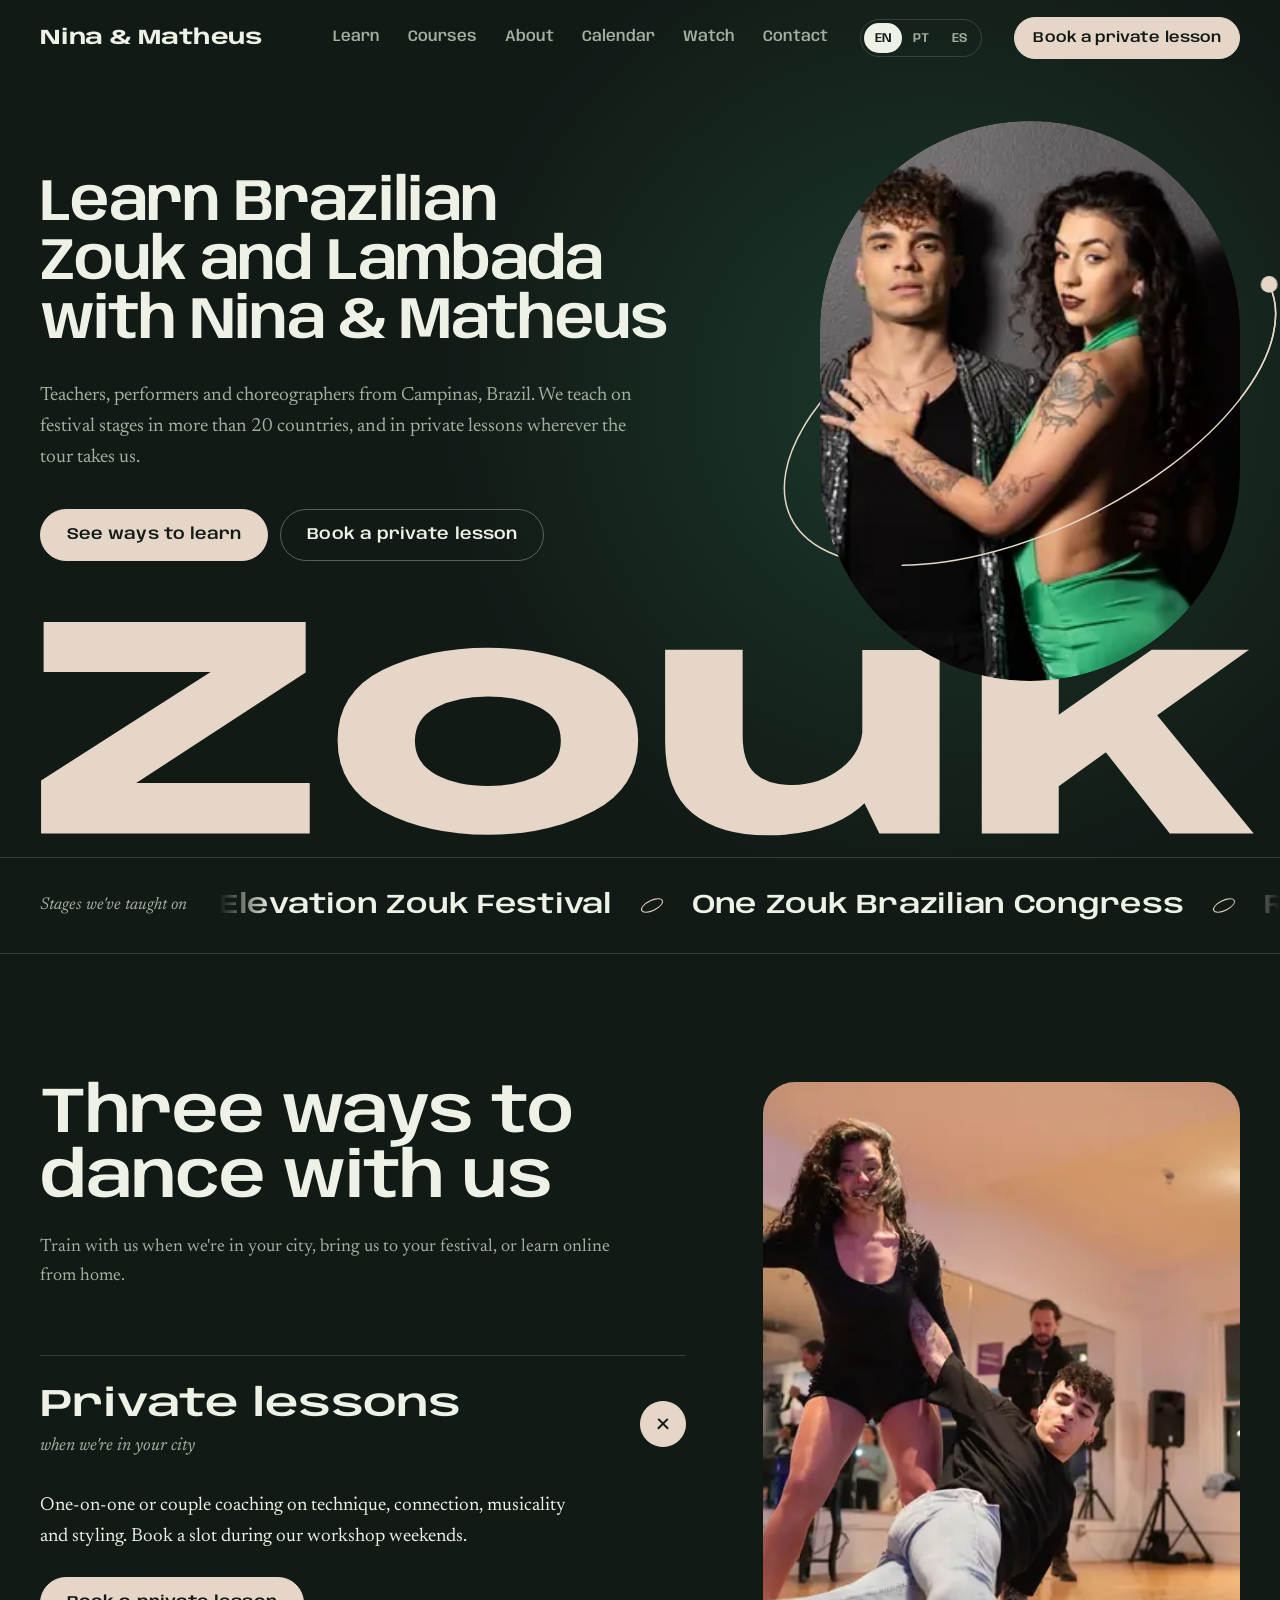
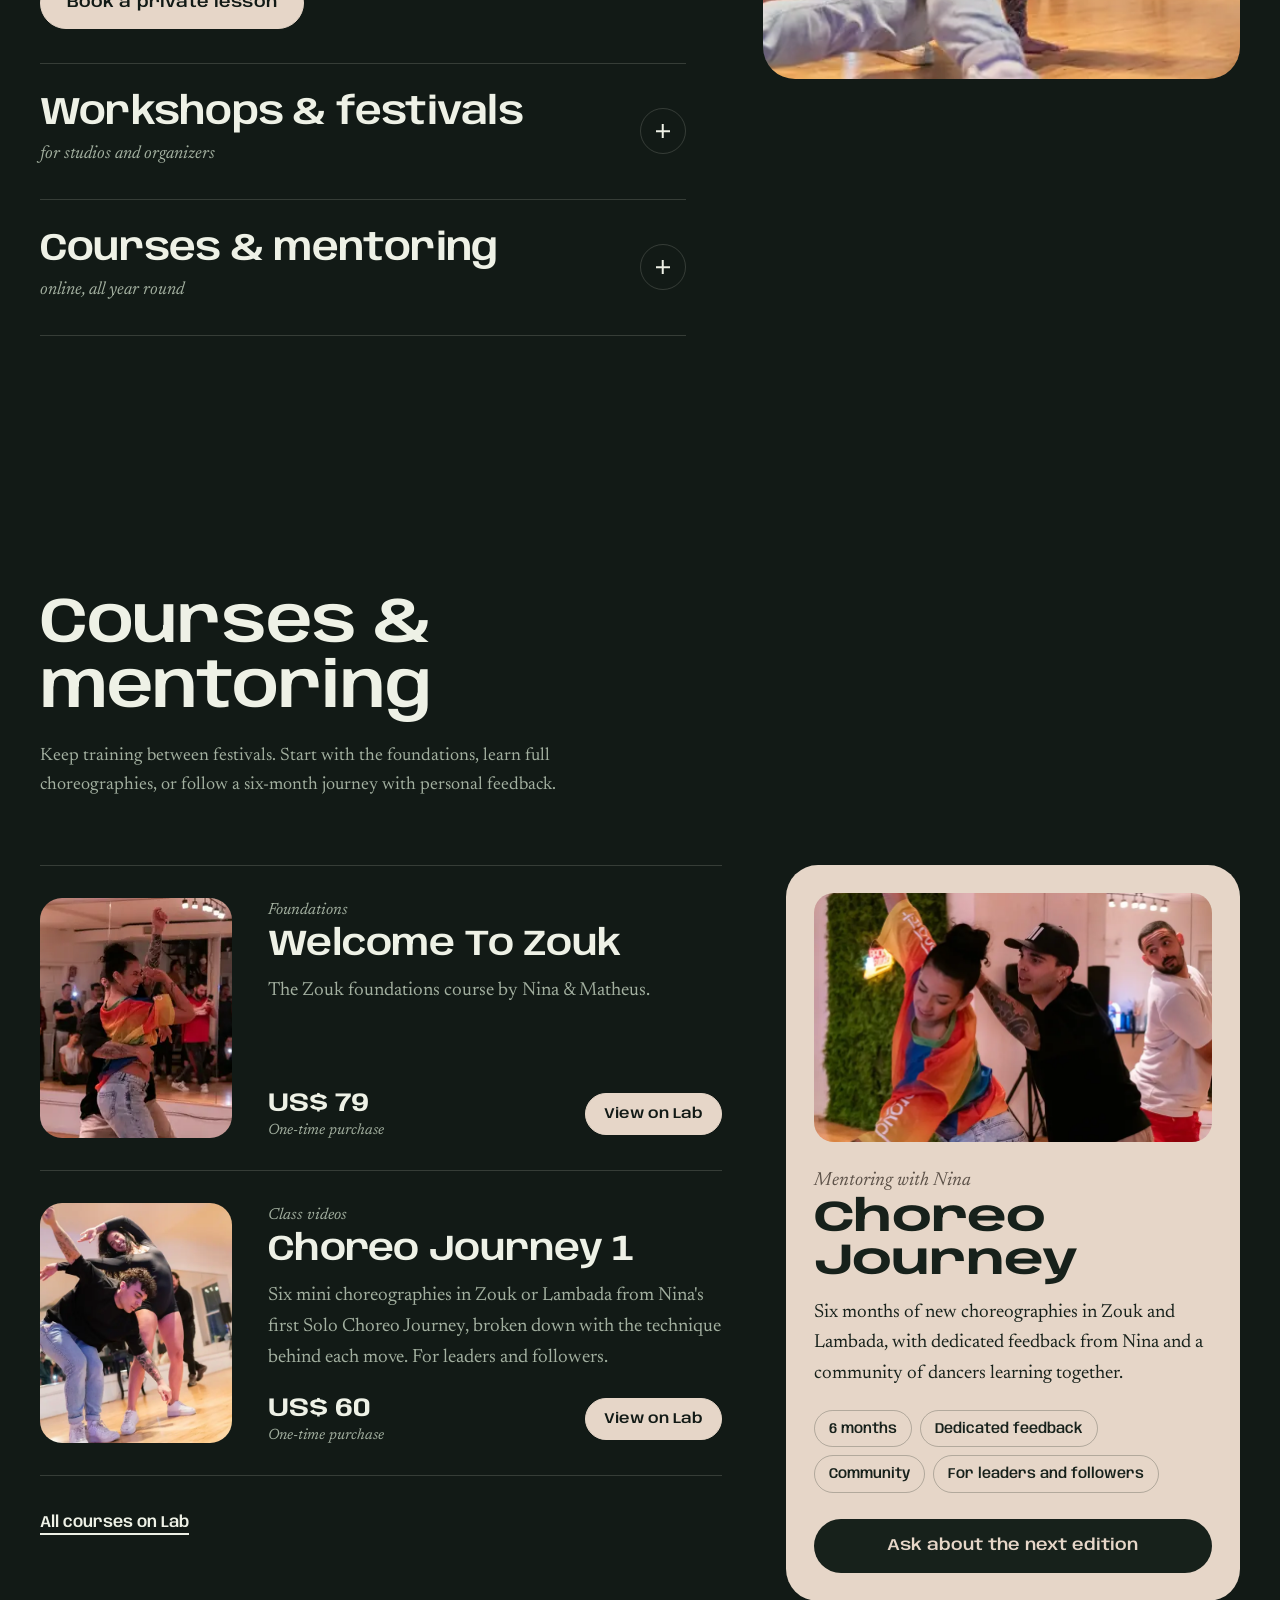
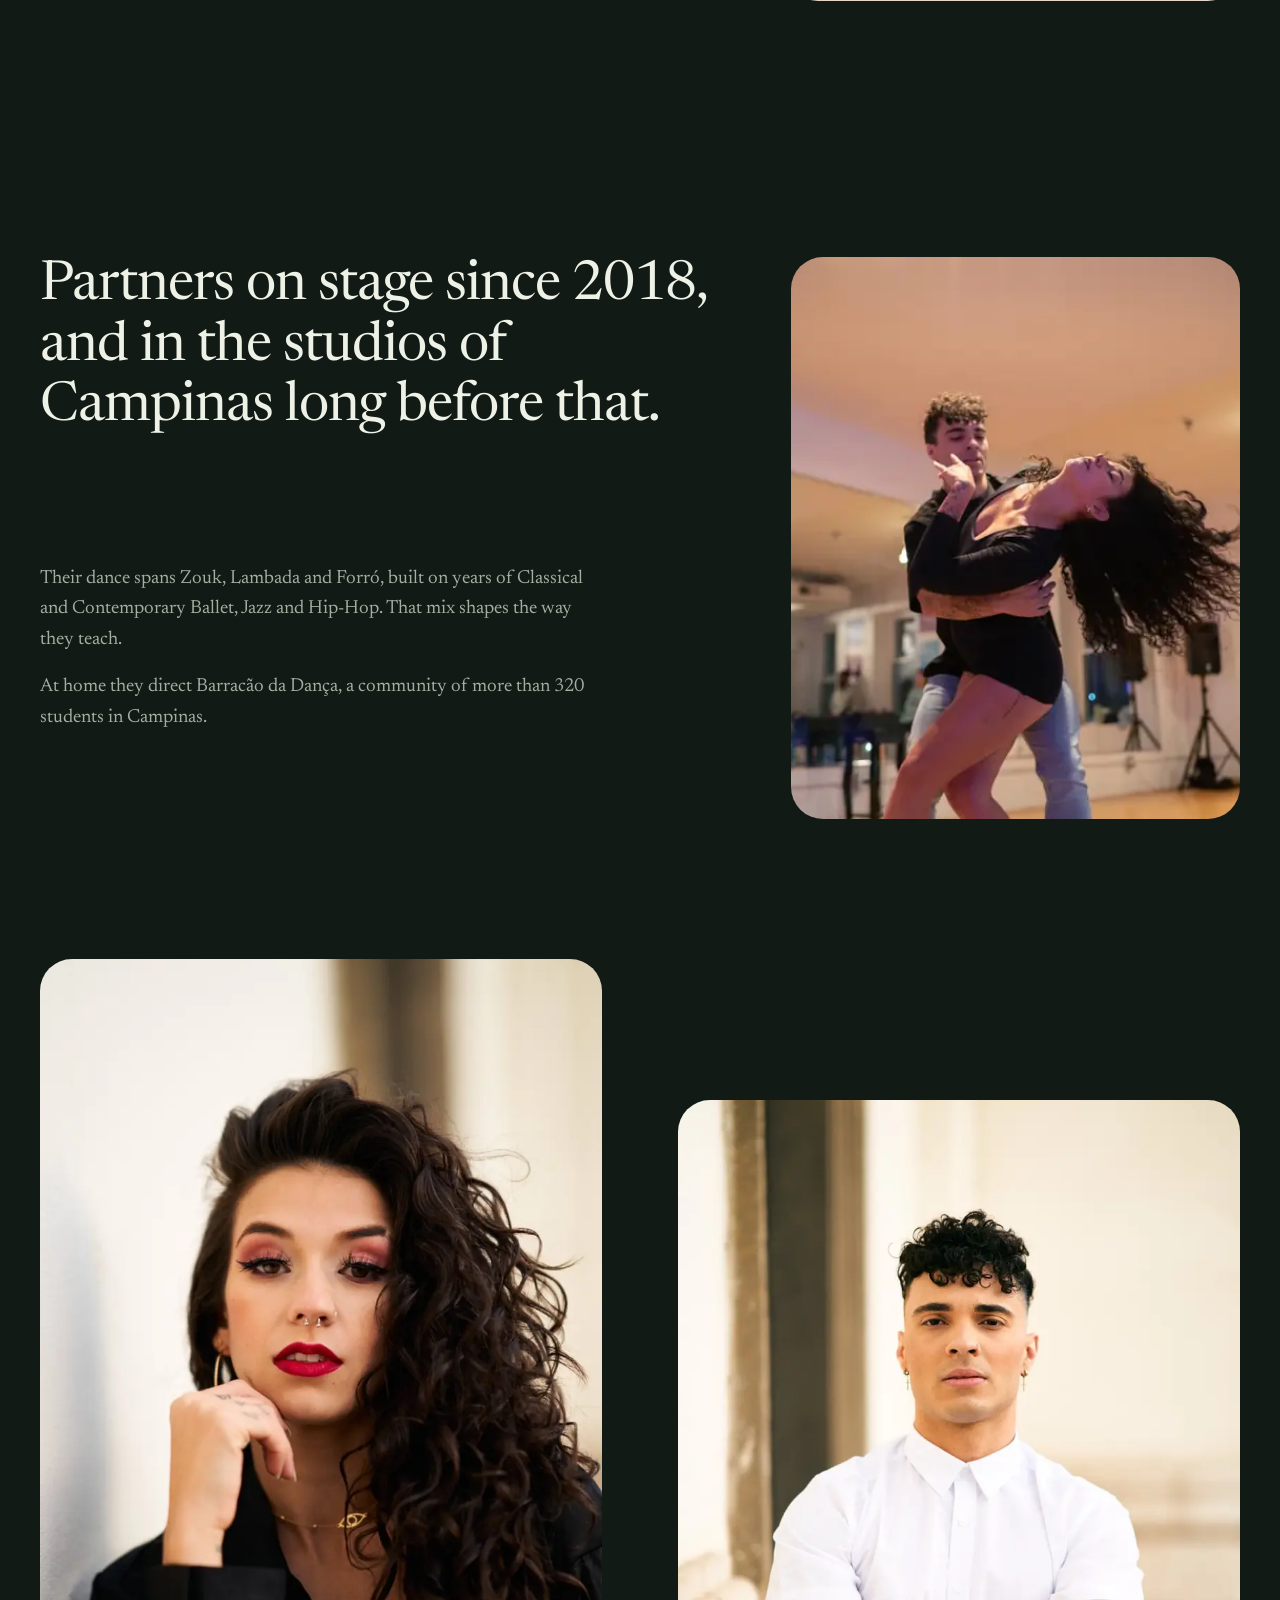
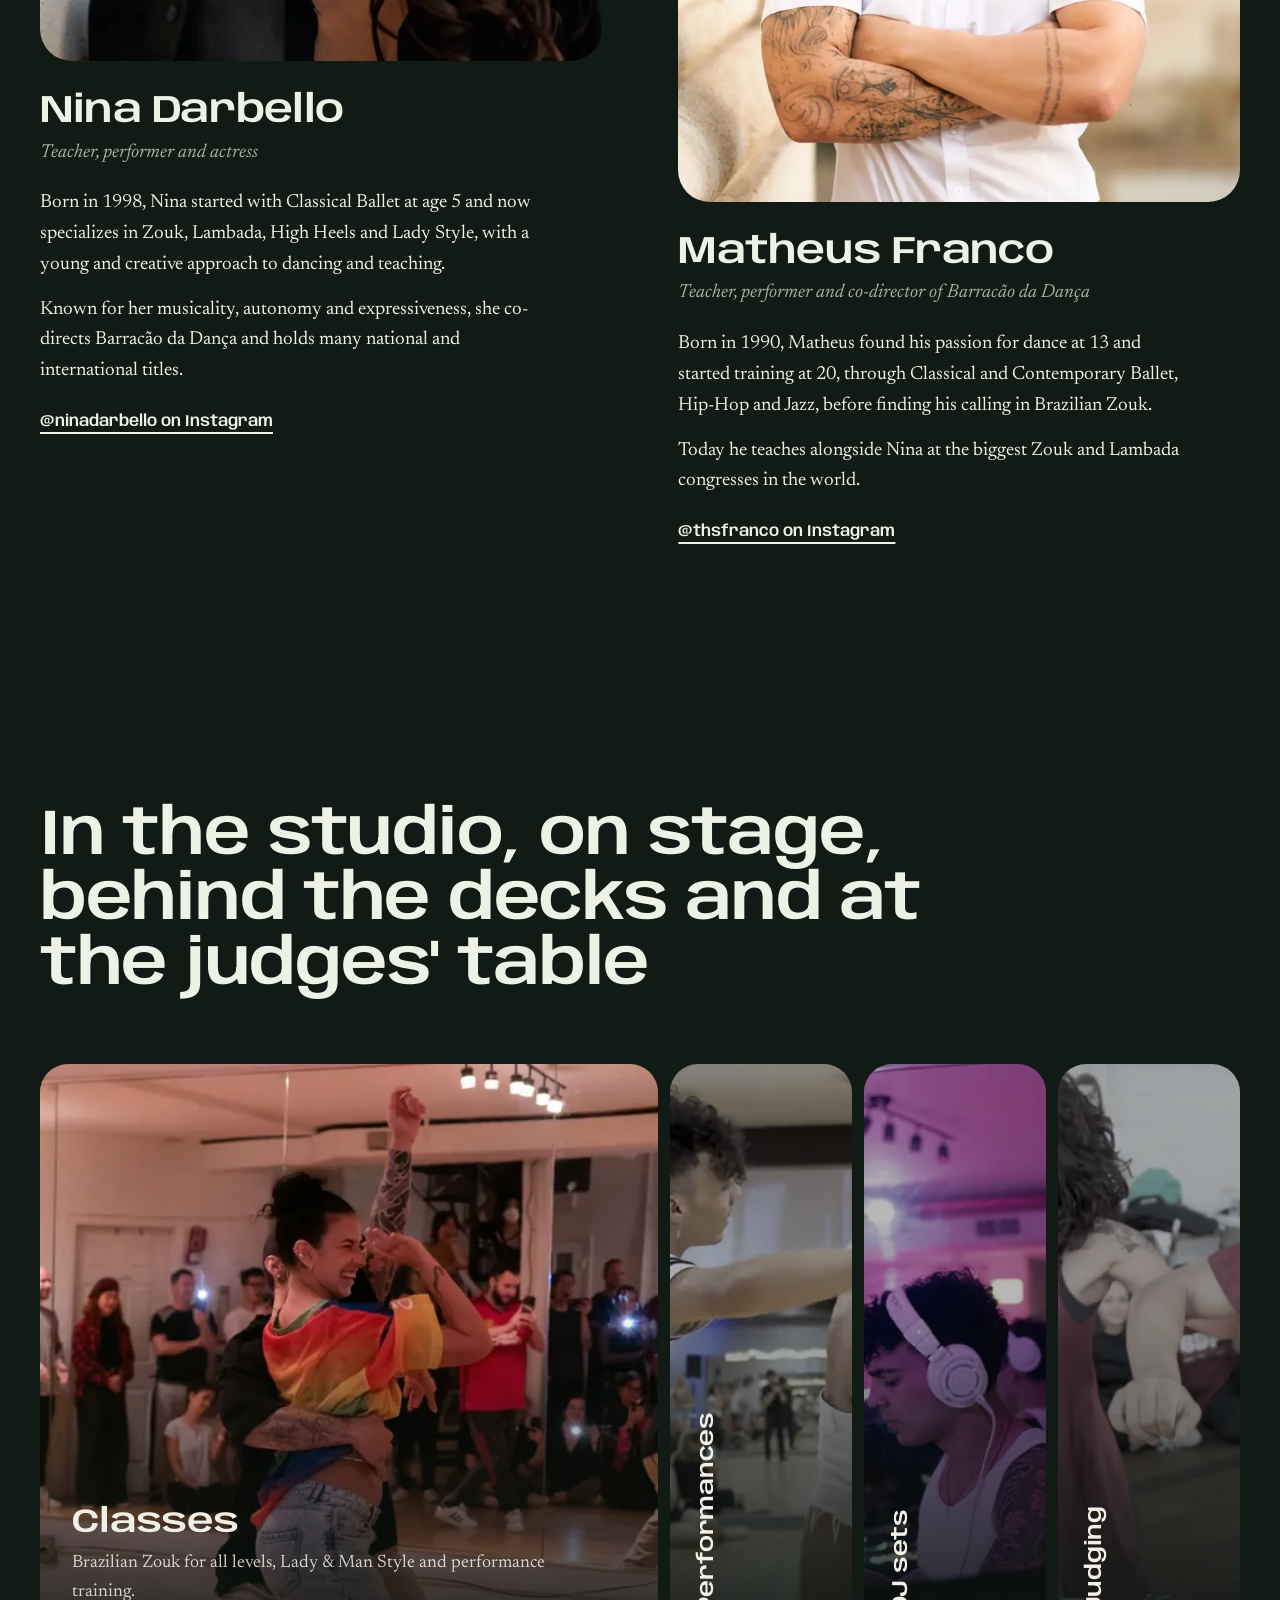
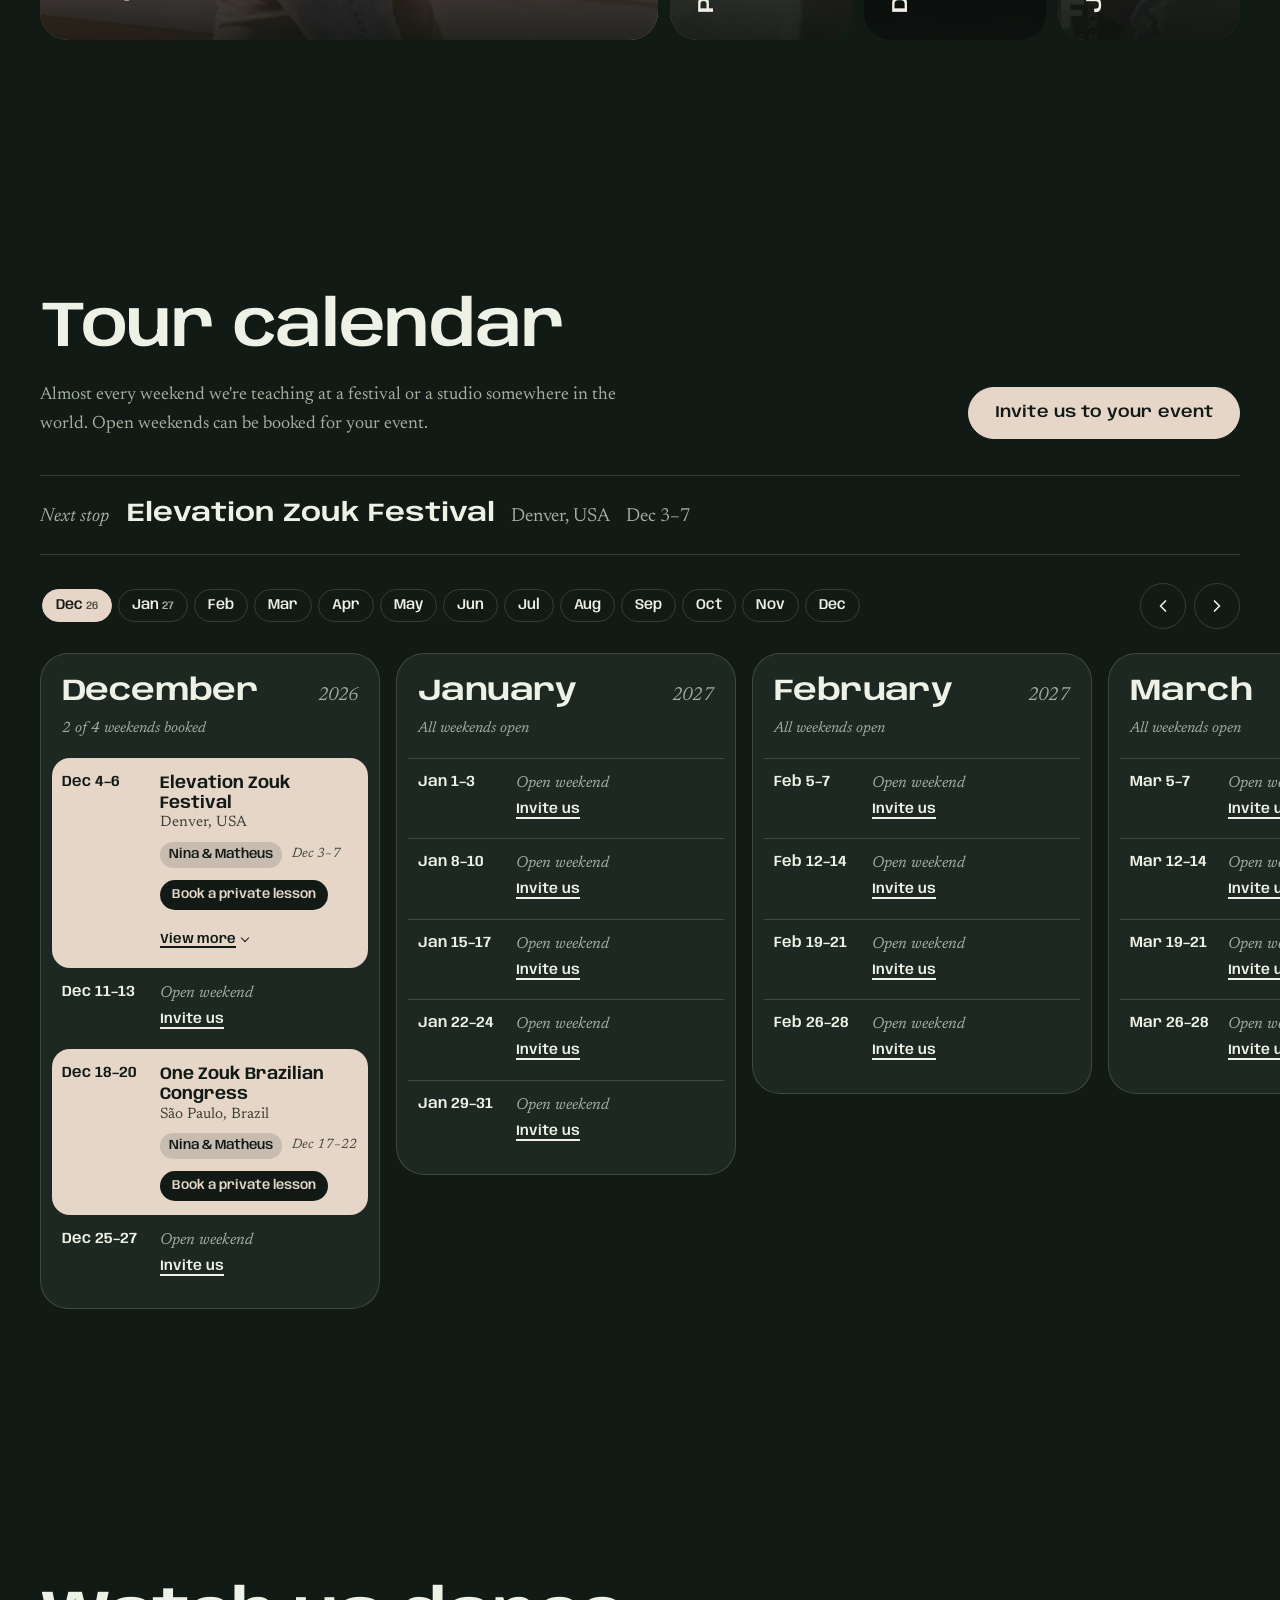
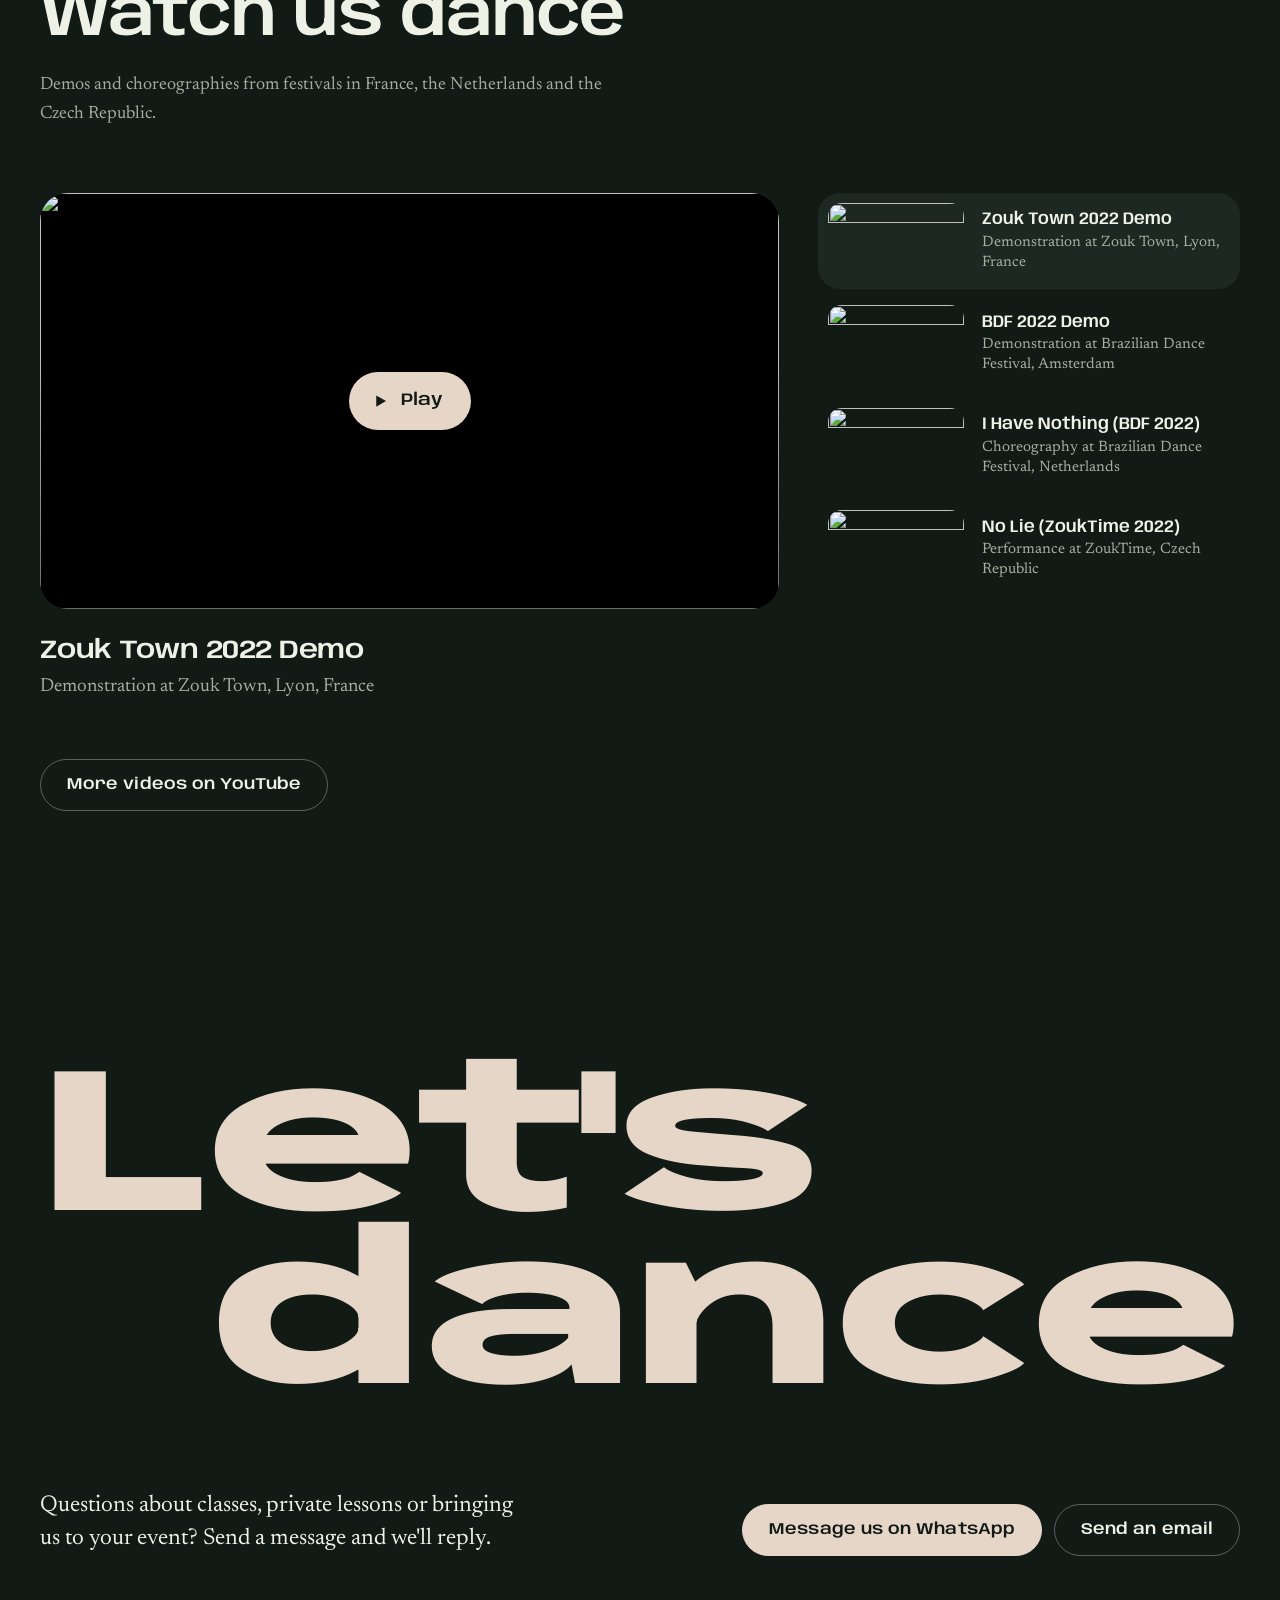
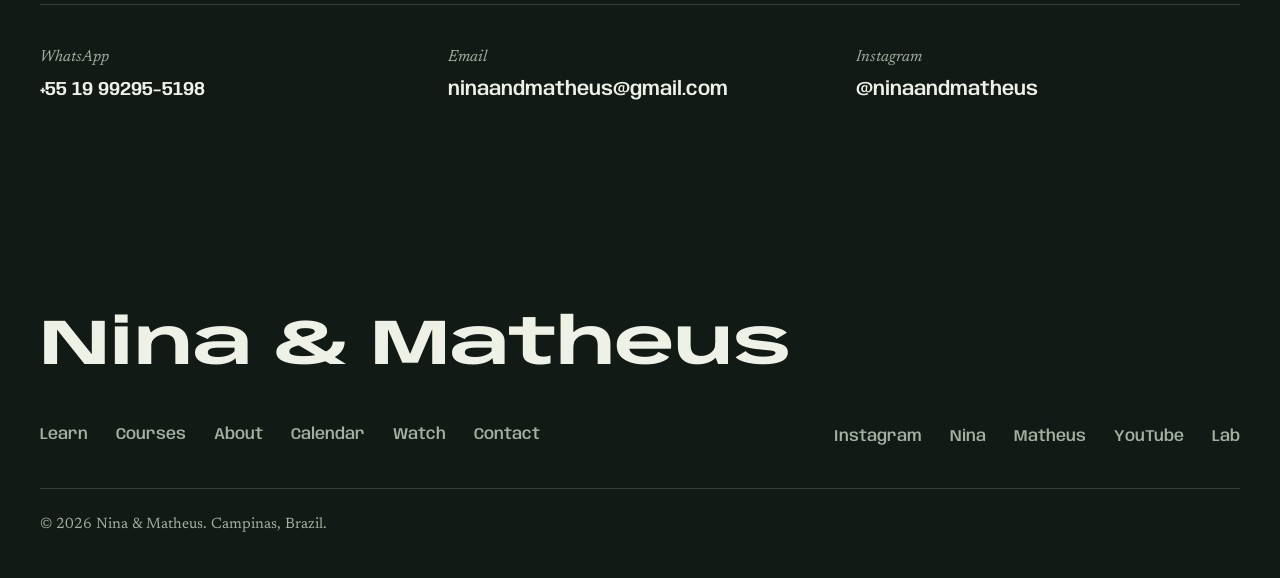
==== index.html @ 0d87a0d9 "Fotos e fontes no próprio site, cabeçalhos de segurança e cache - Fotos baixadas do Imgur e converti" ====
<!doctype html>
<html lang="en">
<head>
  <meta charset="utf-8">
  <meta name="viewport" content="width=device-width, initial-scale=1, viewport-fit=cover">
  <title>Learn Zouk with Nina &amp; Matheus | Brazilian Zouk &amp; Lambada</title>
  <meta name="description" content="Learn Brazilian Zouk and Lambada with Nina & Matheus: teachers, performers and choreographers from Campinas, Brazil. Private lessons, workshops, online courses and mentoring.">
  <link rel="canonical" href="https://learnzouk.com/">
  <meta name="robots" content="index, follow">
  <meta name="theme-color" content="#121a16">

  <meta property="og:type" content="website">
  <meta property="og:url" content="https://learnzouk.com/">
  <meta property="og:title" content="Learn Zouk with Nina & Matheus">
  <meta property="og:description" content="Brazilian Zouk and Lambada classes, private lessons, workshops, online courses and mentoring with Nina & Matheus.">
  <meta property="og:image" content="https://learnzouk.com/img/og-image.jpg">
  <meta name="twitter:card" content="summary_large_image">

  <link rel="icon" href="data:image/svg+xml,%3Csvg xmlns='http://www.w3.org/2000/svg' viewBox='0 0 64 64'%3E%3Crect width='64' height='64' rx='32' fill='%23121a16'/%3E%3Cellipse cx='32' cy='32' rx='24' ry='11' transform='rotate(-26 32 32)' fill='none' stroke='%23e6d6c8' stroke-width='3'/%3E%3C/svg%3E">
  <link rel="preload" as="font" type="font/woff2" href="fonts/anybody-normal-latin.woff2" crossorigin>
  <link rel="preload" as="font" type="font/woff2" href="fonts/newsreader-normal-latin.woff2" crossorigin>
  <link rel="preload" as="image" href="img/duo-hero-800.webp" imagesrcset="img/duo-hero-480.webp 480w, img/duo-hero-800.webp 800w, img/duo-hero-853.webp 853w" imagesizes="(max-width: 960px) 76vw, 420px" fetchpriority="high">
  <link rel="stylesheet" href="styles.css?v=20261127-5">
  <script>
    (function () {
      var d = document.documentElement, done = function () { d.classList.add("is-ready"); };
      d.classList.add("js");
      setTimeout(done, 1400);
      if (document.fonts && document.fonts.ready) document.fonts.ready.then(done);
    })();
  </script>
</head>
<body data-tone="night">
  <svg width="0" height="0" style="position:absolute" aria-hidden="true">
    <symbol id="i-prev" viewBox="0 0 24 24"><polyline points="15 18 9 12 15 6"/></symbol>
    <symbol id="i-next" viewBox="0 0 24 24"><polyline points="9 18 15 12 9 6"/></symbol>
  </svg>

  <a class="skip-link" href="#main" data-i18n="skip">Skip to content</a>

  <header class="site-header" id="header">
    <div class="wrap header-inner">
      <a class="brand" href="#top">Nina &amp; Matheus</a>
      <nav class="nav" aria-label="Main">
        <a href="#learn" data-i18n="nav.learn">Learn</a>
        <a href="#courses" data-i18n="nav.courses">Courses</a>
        <a href="#about" data-i18n="nav.about">About</a>
        <a href="#calendar" data-i18n="nav.calendar">Calendar</a>
        <a href="#watch" data-i18n="nav.watch">Watch</a>
        <a href="#contact" data-i18n="nav.contact">Contact</a>
      </nav>
      <div class="lang header-lang" role="group" aria-label="Language" data-i18n-attr="aria-label:lang.label">
        <button type="button" data-lang="en" aria-pressed="true" title="English">EN</button>
        <button type="button" data-lang="pt" aria-pressed="false" title="Português">PT</button>
        <button type="button" data-lang="es" aria-pressed="false" title="Español">ES</button>
      </div>
      <a class="btn btn-sm header-cta" data-wa="wa.private" data-i18n="cta.private">Book a private lesson</a>
      <button class="menu-toggle" type="button" aria-expanded="false" aria-controls="menu">
        <span class="menu-toggle-label">Menu</span>
        <span class="menu-toggle-bars" aria-hidden="true"><i></i><i></i></span>
      </button>
    </div>
  </header>

  <div class="menu" id="menu" aria-hidden="true" inert>
    <nav class="menu-links" aria-label="Mobile">
      <a href="#learn" style="--i:0" data-i18n="nav.learn">Learn</a>
      <a href="#courses" style="--i:1" data-i18n="nav.courses">Courses</a>
      <a href="#about" style="--i:2" data-i18n="nav.about">About</a>
      <a href="#calendar" style="--i:3" data-i18n="nav.calendar">Calendar</a>
      <a href="#watch" style="--i:4" data-i18n="nav.watch">Watch</a>
      <a href="#contact" style="--i:5" data-i18n="nav.contact">Contact</a>
    </nav>
    <div class="menu-foot">
      <div class="lang" role="group" aria-label="Language" data-i18n-attr="aria-label:lang.label">
        <button type="button" data-lang="en" aria-pressed="true" title="English">EN</button>
        <button type="button" data-lang="pt" aria-pressed="false" title="Português">PT</button>
        <button type="button" data-lang="es" aria-pressed="false" title="Español">ES</button>
      </div>
      <a class="btn" data-wa="wa.private" data-i18n="cta.private">Book a private lesson</a>
      <a class="text-link" href="https://www.instagram.com/ninaandmatheus" target="_blank" rel="noopener" data-i18n="menu.ig">@ninaandmatheus on Instagram</a>
    </div>
  </div>

  <main id="main">
    <!-- HERO -->
    <section class="hero" id="top" data-tone="night">
      <div class="wrap hero-grid">
        <div class="hero-copy">
          <h1 class="hero-title" data-i18n="hero.title">Learn Brazilian Zouk and Lambada with Nina&nbsp;&amp;&nbsp;Matheus</h1>
          <p class="hero-lead" data-i18n="hero.lead">Teachers, performers and choreographers from Campinas, Brazil. We teach on festival stages in more than 20 countries, and in private lessons wherever the tour takes us.</p>
          <div class="actions">
            <a class="btn" href="#learn" data-i18n="hero.cta">See ways to learn</a>
            <a class="btn btn-ghost" data-wa="wa.private" data-i18n="cta.private">Book a private lesson</a>
          </div>
        </div>

        <figure class="hero-figure">
          <svg class="orbit orbit-back" viewBox="0 0 300 400" aria-hidden="true">
            <ellipse cx="150" cy="200" rx="190" ry="92" transform="rotate(-26 150 200)" pathLength="1"/>
          </svg>
          <div class="hero-photo">
            <img src="img/duo-hero-800.webp" srcset="img/duo-hero-480.webp 480w, img/duo-hero-800.webp 800w, img/duo-hero-853.webp 853w" sizes="(max-width: 960px) 76vw, 420px" alt="Nina and Matheus" width="853" height="611" fetchpriority="high" decoding="async">
          </div>
          <svg class="orbit orbit-front" viewBox="0 0 300 400" aria-hidden="true">
            <defs>
              <clipPath id="orbit-front-clip"><rect x="-250" y="200" width="800" height="500" transform="rotate(-26 150 200)"/></clipPath>
            </defs>
            <ellipse cx="150" cy="200" rx="190" ry="92" transform="rotate(-26 150 200)" pathLength="1" clip-path="url(#orbit-front-clip)"/>
            <circle class="orbit-dot" cx="320.8" cy="116.7" r="6"/>
          </svg>
        </figure>
      </div>
      <div class="giant-track" aria-hidden="true"><span class="giant">Zouk</span></div>
    </section>

    <!-- STAGES TICKER -->
    <section class="stages" data-tone="night" aria-label="Stages we've taught on" data-i18n-attr="aria-label:stages.label">
      <p class="stages-label" data-i18n="stages.label">Stages we've taught on</p>
      <div class="ticker"><ul class="ticker-track" id="ticker"></ul></div>
    </section>

    <!-- WAYS TO LEARN -->
    <section class="section learn" id="learn" data-tone="pistachio">
      <div class="wrap learn-grid">
        <div class="learn-main">
          <header class="section-head">
            <h2 data-i18n="learn.title">Three ways to dance with us</h2>
            <p data-i18n="learn.lead">Train with us when we're in your city, bring us to your festival, or learn online from home.</p>
          </header>

          <div class="offers" id="offers">
            <article class="offer is-open" data-media="0">
              <h3 class="offer-heading">
                <button class="offer-toggle" type="button" id="offer-private-btn" aria-expanded="true" aria-controls="offer-private">
                  <span class="offer-title" data-i18n="offer.private.title">Private lessons</span>
                  <span class="offer-note" data-i18n="offer.private.note">when we're in your city</span>
                  <span class="offer-icon" aria-hidden="true"></span>
                </button>
              </h3>
              <div class="offer-panel" id="offer-private" role="region" aria-labelledby="offer-private-btn">
                <div class="offer-inner"><div class="offer-content">
                  <img class="offer-img" src="img/private-dip-800.webp" srcset="img/private-dip-480.webp 480w, img/private-dip-800.webp 800w, img/private-dip-1280.webp 1280w" sizes="100vw" alt="" loading="lazy" decoding="async" width="1280" height="855">
                  <p data-i18n="offer.private.text">One-on-one or couple coaching on technique, connection, musicality and styling. Book a slot during our workshop weekends.</p>
                  <a class="btn" data-wa="wa.private" data-i18n="cta.private">Book a private lesson</a>
                </div></div>
              </div>
            </article>

            <article class="offer" data-media="1">
              <h3 class="offer-heading">
                <button class="offer-toggle" type="button" id="offer-events-btn" aria-expanded="false" aria-controls="offer-events">
                  <span class="offer-title" data-i18n="offer.events.title">Workshops &amp; festivals</span>
                  <span class="offer-note" data-i18n="offer.events.note">for studios and organizers</span>
                  <span class="offer-icon" aria-hidden="true"></span>
                </button>
              </h3>
              <div class="offer-panel" id="offer-events" role="region" aria-labelledby="offer-events-btn">
                <div class="offer-inner"><div class="offer-content">
                  <img class="offer-img" src="img/workshop-800.webp" srcset="img/workshop-480.webp 480w, img/workshop-800.webp 800w, img/workshop-1280.webp 1280w" sizes="100vw" alt="" loading="lazy" decoding="async" width="1280" height="855">
                  <p data-i18n="offer.events.text">Classes for all levels, Leads &amp; Follows styling, performance training, shows and DJ sets. Tell us about your event and we'll plan the program together.</p>
                  <a class="btn" data-wa="wa.invite" data-i18n="cta.invite">Invite us to your event</a>
                </div></div>
              </div>
            </article>

            <article class="offer" data-media="2">
              <h3 class="offer-heading">
                <button class="offer-toggle" type="button" id="offer-online-btn" aria-expanded="false" aria-controls="offer-online">
                  <span class="offer-title" data-i18n="offer.online.title">Courses &amp; mentoring</span>
                  <span class="offer-note" data-i18n="offer.online.note">online, all year round</span>
                  <span class="offer-icon" aria-hidden="true"></span>
                </button>
              </h3>
              <div class="offer-panel" id="offer-online" role="region" aria-labelledby="offer-online-btn">
                <div class="offer-inner"><div class="offer-content">
                  <img class="offer-img" src="img/class-nina-800.webp" srcset="img/class-nina-480.webp 480w, img/class-nina-800.webp 800w, img/class-nina-1280.webp 1280w" sizes="100vw" alt="" loading="lazy" decoding="async" width="1280" height="855">
                  <p data-i18n="offer.online.text">Learn at home with our online courses, or join Nina's Choreo Journey for six months of choreography, feedback and community.</p>
                  <a class="btn" href="#courses" data-i18n="offer.online.cta">See courses &amp; mentoring</a>
                </div></div>
              </div>
            </article>
          </div>
        </div>

        <div class="learn-media" aria-hidden="true">
          <img class="is-active" src="img/private-dip-800.webp" srcset="img/private-dip-480.webp 480w, img/private-dip-800.webp 800w, img/private-dip-1280.webp 1280w" sizes="(max-width: 960px) 100vw, 40vw" alt="" loading="lazy" decoding="async">
          <img src="img/workshop-800.webp" srcset="img/workshop-480.webp 480w, img/workshop-800.webp 800w, img/workshop-1280.webp 1280w" sizes="(max-width: 960px) 100vw, 40vw" alt="" loading="lazy" decoding="async">
          <img src="img/class-nina-800.webp" srcset="img/class-nina-480.webp 480w, img/class-nina-800.webp 800w, img/class-nina-1280.webp 1280w" sizes="(max-width: 960px) 100vw, 40vw" alt="" loading="lazy" decoding="async">
        </div>
      </div>
    </section>

    <!-- COURSES & MENTORING -->
    <section class="section courses" id="courses" data-tone="night">
      <div class="wrap">
        <header class="section-head">
          <h2 data-i18n="courses.title">Courses &amp; mentoring</h2>
          <p data-i18n="courses.lead">Keep training between festivals. Start with the foundations, learn full choreographies, or follow a six-month journey with personal feedback.</p>
        </header>

        <div class="courses-grid">
          <div class="products-col">
            <ol class="products" id="products"></ol>
            <a class="text-link products-all" href="https://lab.dance/n&amp;m" target="_blank" rel="noopener" data-i18n="courses.all">All courses on Lab</a>
          </div>

          <aside class="mentor">
            <div class="mentor-photo"><img src="img/mentoring-800.webp" srcset="img/mentoring-480.webp 480w, img/mentoring-800.webp 800w, img/mentoring-1280.webp 1280w" sizes="(max-width: 960px) 560px, 30vw" alt="" loading="lazy" decoding="async" width="1280" height="855"></div>
            <p class="mentor-label" data-i18n="mentor.label">Mentoring with Nina</p>
            <h3 class="mentor-title">Choreo Journey</h3>
            <p class="mentor-text" data-i18n="mentor.text">Six months of new choreographies in Zouk and Lambada, with dedicated feedback from Nina and a community of dancers learning together.</p>
            <ul class="mentor-facts">
              <li data-i18n="mentor.f1">6 months</li>
              <li data-i18n="mentor.f2">Dedicated feedback</li>
              <li data-i18n="mentor.f3">Community</li>
              <li data-i18n="mentor.f4">For leaders and followers</li>
            </ul>
            <a class="mentor-cta" id="mentor-cta" data-wa="wa.journey" data-i18n="mentor.cta">Ask about the next edition</a>
          </aside>
        </div>
      </div>
    </section>

    <!-- ABOUT -->
    <section class="section about" id="about" data-tone="sand">
      <div class="wrap about-top">
        <h2 class="statement" data-i18n="about.title">Partners on stage since 2018, and in the studios of Campinas long before that.</h2>
        <figure class="about-photo unveil">
          <img src="img/duo-studio-800.webp" srcset="img/duo-studio-480.webp 480w, img/duo-studio-800.webp 800w, img/duo-studio-1280.webp 1280w" sizes="(max-width: 800px) 100vw, 40vw" alt="Nina and Matheus dancing in the studio" loading="lazy" decoding="async" width="1280" height="855">
        </figure>
        <div class="about-text">
          <p data-i18n="about.p1">Their dance spans Zouk, Lambada and Forró, built on years of Classical and Contemporary Ballet, Jazz and Hip-Hop. That mix shapes the way they teach.</p>
          <p data-i18n="about.p2">At home they direct Barracão da Dança, a community of more than 320 students in Campinas.</p>
        </div>
      </div>

      <div class="wrap duo">
        <article class="person">
          <div class="person-photo unveil">
            <img src="img/nina-800.webp" srcset="img/nina-480.webp 480w, img/nina-800.webp 800w, img/nina-853.webp 853w" sizes="(max-width: 800px) 100vw, 45vw" alt="Nina Darbello" loading="lazy" decoding="async" width="853" height="1280">
          </div>
          <h3>Nina Darbello</h3>
          <p class="person-role" data-i18n="nina.role">Teacher, performer and actress</p>
          <p data-i18n="nina.p1">Born in 1998, Nina started with Classical Ballet at age 5 and now specializes in Zouk, Lambada, High Heels and Lady Style, with a young and creative approach to dancing and teaching.</p>
          <p data-i18n="nina.p2">Known for her musicality, autonomy and expressiveness, she co-directs Barracão da Dança and holds many national and international titles.</p>
          <a class="text-link" href="https://www.instagram.com/ninadarbello" target="_blank" rel="noopener" data-i18n="nina.ig">@ninadarbello on Instagram</a>
        </article>

        <article class="person person--offset">
          <div class="person-photo unveil">
            <img src="img/matheus-800.webp" srcset="img/matheus-480.webp 480w, img/matheus-800.webp 800w, img/matheus-853.webp 853w" sizes="(max-width: 800px) 100vw, 45vw" alt="Matheus Franco" loading="lazy" decoding="async" width="853" height="1280">
          </div>
          <h3>Matheus Franco</h3>
          <p class="person-role" data-i18n="matheus.role">Teacher, performer and co-director of Barracão da Dança</p>
          <p data-i18n="matheus.p1">Born in 1990, Matheus found his passion for dance at 13 and started training at 20, through Classical and Contemporary Ballet, Hip-Hop and Jazz, before finding his calling in Brazilian Zouk.</p>
          <p data-i18n="matheus.p2">Today he teaches alongside Nina at the biggest Zouk and Lambada congresses in the world.</p>
          <a class="text-link" href="https://www.instagram.com/thsfranco" target="_blank" rel="noopener" data-i18n="matheus.ig">@thsfranco on Instagram</a>
        </article>
      </div>
    </section>

    <!-- WHAT WE DO -->
    <section class="section work" id="work" data-tone="moss">
      <div class="wrap">
        <header class="section-head">
          <h2 data-i18n="work.title">In the studio, on stage, behind the decks and at the judges' table</h2>
        </header>
        <ul class="panels" id="panels">
          <li class="panel is-active" tabindex="0">
            <img src="img/classes-800.webp" srcset="img/classes-480.webp 480w, img/classes-800.webp 800w, img/classes-1280.webp 1280w" sizes="(max-width: 800px) 100vw, 50vw" alt="" loading="lazy" decoding="async">
            <span class="panel-label" aria-hidden="true" data-i18n="work.classes">Classes</span>
            <div class="panel-body"><h3 data-i18n="work.classes">Classes</h3><p data-i18n="work.classes.text">Brazilian Zouk for all levels, Lady &amp; Man Style and performance training.</p></div>
          </li>
          <li class="panel" tabindex="0">
            <img src="img/performance-800.webp" srcset="img/performance-480.webp 480w, img/performance-800.webp 800w, img/performance-1280.webp 1280w" sizes="(max-width: 800px) 100vw, 50vw" alt="" loading="lazy" decoding="async">
            <span class="panel-label" aria-hidden="true" data-i18n="work.shows">Performances</span>
            <div class="panel-body"><h3 data-i18n="work.shows">Performances</h3><p data-i18n="work.shows.text">Traditional Zouk, Lambada and lyrical choreographies, weddings included.</p></div>
          </li>
          <li class="panel" tabindex="0">
            <img src="img/dj-800.webp" srcset="img/dj-480.webp 480w, img/dj-800.webp 800w, img/dj-1280.webp 1280w" sizes="(max-width: 800px) 100vw, 50vw" alt="" loading="lazy" decoding="async">
            <span class="panel-label" aria-hidden="true" data-i18n="work.dj">DJ sets</span>
            <div class="panel-body"><h3 data-i18n="work.dj">DJ sets</h3><p data-i18n="work.dj.text">Curated Zouk sets and live mixing for international events.</p></div>
          </li>
          <li class="panel" tabindex="0">
            <img src="img/judging-800.webp" srcset="img/judging-480.webp 480w, img/judging-800.webp 800w, img/judging-1280.webp 1280w" sizes="(max-width: 800px) 100vw, 50vw" alt="" loading="lazy" decoding="async">
            <span class="panel-label" aria-hidden="true" data-i18n="work.judging">Judging</span>
            <div class="panel-body"><h3 data-i18n="work.judging">Judging</h3><p data-i18n="work.judging.text">Official BZDC judges, and competition champions themselves.</p></div>
          </li>
        </ul>
      </div>
    </section>

    <!-- CALENDAR -->
    <section class="section calendar" id="calendar" data-tone="pistachio">
      <div class="wrap">
        <header class="cal-head">
          <div class="section-head">
            <h2 data-i18n="cal.title">Tour calendar</h2>
            <p data-i18n="cal.lead">Almost every weekend we're teaching at a festival or a studio somewhere in the world. Open weekends can be booked for your event.</p>
          </div>
          <a class="btn" data-wa="wa.invite" data-i18n="cta.invite">Invite us to your event</a>
        </header>

        <p class="next-stop" id="next-stop" hidden></p>

        <div class="cal-controls">
          <div class="cal-index" id="cal-index" role="group" aria-label="Months"></div>
          <div class="cal-arrows">
            <button class="cal-arrow" type="button" data-dir="-1" aria-label="Previous month" data-i18n-attr="aria-label:cal.prev"><svg class="icon"><use href="#i-prev"/></svg></button>
            <button class="cal-arrow" type="button" data-dir="1" aria-label="Next month" data-i18n-attr="aria-label:cal.next"><svg class="icon"><use href="#i-next"/></svg></button>
          </div>
        </div>
      </div>
      <div class="months" id="months" tabindex="0" role="region" aria-label="Tour calendar" data-i18n-attr="aria-label:cal.title"></div>
    </section>

    <!-- WATCH -->
    <section class="section watch" id="watch" data-tone="night">
      <div class="wrap">
        <header class="section-head">
          <h2 data-i18n="watch.title">Watch us dance</h2>
          <p data-i18n="watch.lead">Demos and choreographies from festivals in France, the Netherlands and the Czech Republic.</p>
        </header>
        <div class="watch-grid">
          <div class="player" id="player"></div>
          <ol class="playlist" id="playlist" aria-label="Videos"></ol>
        </div>
        <a class="btn btn-ghost" href="https://www.youtube.com/channel/UCXe6U9JXZSR_pXQboFrRehA" target="_blank" rel="noopener" data-i18n="watch.more">More videos on YouTube</a>
      </div>
    </section>

    <!-- CONTACT -->
    <section class="section contact" id="contact" data-tone="jade">
      <div class="wrap">
        <h2 class="contact-title" data-fit data-i18n="contact.title"><span>Let's</span> <span>dance</span></h2>
        <div class="contact-grid">
          <p class="contact-lead" data-i18n="contact.lead">Questions about classes, private lessons or bringing us to your event? Send a message and we'll reply.</p>
          <div class="actions">
            <a class="btn" data-wa="wa.hello" data-i18n="contact.wa">Message us on WhatsApp</a>
            <a class="btn btn-ghost" href="mailto:ninaandmatheus@gmail.com" data-i18n="contact.email">Send an email</a>
          </div>
        </div>
        <dl class="contact-details">
          <div><dt>WhatsApp</dt><dd><a data-wa="wa.hello">+55 19 99295-5198</a></dd></div>
          <div><dt data-i18n="contact.emailLabel">Email</dt><dd><a href="mailto:ninaandmatheus@gmail.com">ninaandmatheus@gmail.com</a></dd></div>
          <div><dt>Instagram</dt><dd><a href="https://www.instagram.com/ninaandmatheus" target="_blank" rel="noopener">@ninaandmatheus</a></dd></div>
        </dl>
      </div>
    </section>
  </main>

  <footer class="footer" data-tone="jade">
    <div class="wrap">
      <p class="footer-brand">Nina &amp; Matheus</p>
      <div class="footer-cols">
        <nav aria-label="Footer">
          <a href="#learn" data-i18n="nav.learn">Learn</a>
          <a href="#courses" data-i18n="nav.courses">Courses</a>
          <a href="#about" data-i18n="nav.about">About</a>
          <a href="#calendar" data-i18n="nav.calendar">Calendar</a>
          <a href="#watch" data-i18n="nav.watch">Watch</a>
          <a href="#contact" data-i18n="nav.contact">Contact</a>
        </nav>
        <ul>
          <li><a href="https://www.instagram.com/ninaandmatheus" target="_blank" rel="noopener">Instagram</a></li>
          <li><a href="https://www.instagram.com/ninadarbello" target="_blank" rel="noopener">Nina</a></li>
          <li><a href="https://www.instagram.com/thsfranco" target="_blank" rel="noopener">Matheus</a></li>
          <li><a href="https://www.youtube.com/channel/UCXe6U9JXZSR_pXQboFrRehA" target="_blank" rel="noopener">YouTube</a></li>
          <li><a href="https://lab.dance/n&amp;m" target="_blank" rel="noopener">Lab</a></li>
        </ul>
      </div>
      <p class="footer-legal">© <span data-year></span> Nina &amp; Matheus. <span data-i18n="footer.city">Campinas, Brazil.</span></p>
    </div>
  </footer>

  <script src="data.js?v=20261127-5"></script>
  <script src="i18n.js?v=20261127-5"></script>
  <script src="main.js?v=20261127-5"></script>
</body>
</html>
---- styles.css ----
/* Fontes hospedadas no próprio site (Anybody e Newsreader, licença OFL) */
@font-face {
  font-family: 'Anybody';
  font-style: normal;
  font-weight: 400 800;
  font-stretch: 50% 150%;
  font-display: swap;
  src: url(/fonts/anybody-normal-latin-ext.woff2) format('woff2');
  unicode-range: U+0100-02BA, U+02BD-02C5, U+02C7-02CC, U+02CE-02D7, U+02DD-02FF, U+0304, U+0308, U+0329, U+1D00-1DBF, U+1E00-1E9F, U+1EF2-1EFF, U+2020, U+20A0-20AB, U+20AD-20C4, U+2113, U+2C60-2C7F, U+A720-A7FF;
}
@font-face {
  font-family: 'Anybody';
  font-style: normal;
  font-weight: 400 800;
  font-stretch: 50% 150%;
  font-display: swap;
  src: url(/fonts/anybody-normal-latin.woff2) format('woff2');
  unicode-range: U+0000-00FF, U+0131, U+0152-0153, U+02BB-02BC, U+02C6, U+02DA, U+02DC, U+0304, U+0308, U+0329, U+2000-206F, U+20AC, U+2122, U+2191, U+2193, U+2212, U+2215, U+FEFF, U+FFFD;
}
@font-face {
  font-family: 'Newsreader';
  font-style: italic;
  font-weight: 400 500;
  font-display: swap;
  src: url(/fonts/newsreader-italic-latin-ext.woff2) format('woff2');
  unicode-range: U+0100-02BA, U+02BD-02C5, U+02C7-02CC, U+02CE-02D7, U+02DD-02FF, U+0304, U+0308, U+0329, U+1D00-1DBF, U+1E00-1E9F, U+1EF2-1EFF, U+2020, U+20A0-20AB, U+20AD-20C4, U+2113, U+2C60-2C7F, U+A720-A7FF;
}
@font-face {
  font-family: 'Newsreader';
  font-style: italic;
  font-weight: 400 500;
  font-display: swap;
  src: url(/fonts/newsreader-italic-latin.woff2) format('woff2');
  unicode-range: U+0000-00FF, U+0131, U+0152-0153, U+02BB-02BC, U+02C6, U+02DA, U+02DC, U+0304, U+0308, U+0329, U+2000-206F, U+20AC, U+2122, U+2191, U+2193, U+2212, U+2215, U+FEFF, U+FFFD;
}
@font-face {
  font-family: 'Newsreader';
  font-style: normal;
  font-weight: 400 500;
  font-display: swap;
  src: url(/fonts/newsreader-normal-latin-ext.woff2) format('woff2');
  unicode-range: U+0100-02BA, U+02BD-02C5, U+02C7-02CC, U+02CE-02D7, U+02DD-02FF, U+0304, U+0308, U+0329, U+1D00-1DBF, U+1E00-1E9F, U+1EF2-1EFF, U+2020, U+20A0-20AB, U+20AD-20C4, U+2113, U+2C60-2C7F, U+A720-A7FF;
}
@font-face {
  font-family: 'Newsreader';
  font-style: normal;
  font-weight: 400 500;
  font-display: swap;
  src: url(/fonts/newsreader-normal-latin.woff2) format('woff2');
  unicode-range: U+0000-00FF, U+0131, U+0152-0153, U+02BB-02BC, U+02C6, U+02DA, U+02DC, U+0304, U+0308, U+0329, U+2000-206F, U+20AC, U+2122, U+2191, U+2193, U+2212, U+2215, U+FEFF, U+FFFD;
}

/* =========================================================
   Learn Zouk · Nina & Matheus
   Tons de "luz de palco": cada seção tem um tom e a página
   faz a transição de cor conforme a pessoa rola.
   ========================================================= */

@property --bg      { syntax: "<color>"; inherits: true; initial-value: #121a16; }
@property --fg      { syntax: "<color>"; inherits: true; initial-value: #eef1e6; }
@property --muted   { syntax: "<color>"; inherits: true; initial-value: #a3b0a0; }
@property --accent  { syntax: "<color>"; inherits: true; initial-value: #e6d6c8; }
@property --line    { syntax: "<color>"; inherits: true; initial-value: rgba(238, 241, 230, .16); }
@property --surface { syntax: "<color>"; inherits: true; initial-value: #1b2620; }
@property --btn-bg  { syntax: "<color>"; inherits: true; initial-value: #e6d6c8; }
@property --btn-fg  { syntax: "<color>"; inherits: true; initial-value: #121a16; }

:root {
  --font-display: "Anybody", "Arial Narrow", system-ui, sans-serif;
  --font-text: "Newsreader", Georgia, "Times New Roman", serif;
  --ease: cubic-bezier(.22, .8, .2, 1);
  --ease-in-out: cubic-bezier(.7, 0, .2, 1);
  --wrap: 1320px;
  --header-h: 76px;
  --radius-photo: 32px;
}

/* Tons -------------------------------------------------- */
body[data-tone="night"], html:not(.js) [data-tone="night"] {
  --bg: #121a16; --fg: #eef1e6; --muted: #a3b0a0; --accent: #e6d6c8;
  --line: rgba(238, 241, 230, .16); --surface: #1c2821; --btn-bg: #e6d6c8; --btn-fg: #121a16;
}
body[data-tone="pistachio"], html:not(.js) [data-tone="pistachio"] {
  --bg: #edf0e4; --fg: #17211b; --muted: #56635a; --accent: #2f7a58;
  --line: rgba(23, 33, 27, .14); --surface: #f8f9f2; --btn-bg: #17211b; --btn-fg: #edf0e4;
}
body[data-tone="sand"], html:not(.js) [data-tone="sand"] {
  --bg: #ebdcd0; --fg: #1d221e; --muted: #675b53; --accent: #2f7a58;
  --line: rgba(29, 34, 30, .15); --surface: #f4e9df; --btn-bg: #1d221e; --btn-fg: #ebdcd0;
}
body[data-tone="moss"], html:not(.js) [data-tone="moss"] {
  --bg: #26352b; --fg: #eef1e6; --muted: #b2c0ae; --accent: #e6d6c8;
  --line: rgba(238, 241, 230, .16); --surface: #2f4135; --btn-bg: #e6d6c8; --btn-fg: #1d2a22;
}
body[data-tone="jade"], html:not(.js) [data-tone="jade"] {
  --bg: #1e4a3a; --fg: #f2efe6; --muted: #bcd2c5; --accent: #e6d6c8;
  --line: rgba(242, 239, 230, .2); --surface: #245644; --btn-bg: #f2efe6; --btn-fg: #1e4a3a;
}
html:not(.js) [data-tone] { background-color: var(--bg); color: var(--fg); }

/* Base -------------------------------------------------- */
*, *::before, *::after { box-sizing: border-box; }
[hidden] { display: none !important; }
html { -webkit-text-size-adjust: 100%; scroll-behavior: smooth; scroll-padding-top: var(--header-h); }
html.menu-open { overflow: hidden; }
body {
  margin: 0;
  background-color: var(--bg);
  color: var(--fg);
  font-family: var(--font-text);
  font-size: 19px;
  line-height: 1.62;
  font-optical-sizing: auto;
  -webkit-font-smoothing: antialiased;
  overflow-x: clip;
  transition: --bg .9s var(--ease), --fg .9s var(--ease), --muted .9s var(--ease), --accent .9s var(--ease),
              --line .9s var(--ease), --surface .9s var(--ease), --btn-bg .9s var(--ease), --btn-fg .9s var(--ease);
}
img { display: block; max-width: 100%; height: auto; }
h1, h2, h3, p, figure, dl, dd { margin: 0; }
a { color: inherit; }
button { font: inherit; }
::selection { background: var(--accent); color: var(--bg); }
:focus-visible { outline: 2px solid currentColor; outline-offset: 4px; }

h1, h2, h3 { font-family: var(--font-display); font-weight: 620; letter-spacing: -.02em; }
h2 { font-size: clamp(36px, 5vw, 68px); font-stretch: 112%; line-height: 1.02; }

.wrap { width: 100%; max-width: var(--wrap); margin-inline: auto; padding-inline: clamp(16px, 4vw, 40px); }
.section { padding-block: clamp(80px, 10vw, 136px); }
.section-head { max-width: 46rem; margin-bottom: clamp(40px, 5vw, 64px); }
.section-head h2 + p { margin-top: 20px; max-width: 36rem; font-size: clamp(18px, 1.4vw, 21px); color: var(--muted); }

.skip-link {
  position: absolute; left: -9999px; top: 12px; z-index: 100;
  padding: 10px 16px; border-radius: 999px; background: var(--btn-bg); color: var(--btn-fg);
  font-family: var(--font-display); font-weight: 600; text-decoration: none;
}
.skip-link:focus { left: 16px; }

/* Buttons & links --------------------------------------- */
.actions { display: flex; flex-wrap: wrap; gap: 12px; }
.btn {
  display: inline-flex; align-items: center; justify-content: center;
  min-height: 52px; padding: 0 26px;
  border: 1.5px solid var(--btn-bg); border-radius: 999px;
  background: var(--btn-bg); color: var(--btn-fg);
  font: 600 16px/1.1 var(--font-display); font-stretch: 112%; letter-spacing: .005em;
  text-decoration: none; cursor: pointer;
  transition: transform .45s var(--ease), background-color .3s, color .3s, border-color .3s;
}
.btn:hover { transform: translateY(-2px); }
.btn:active { transform: translateY(0) scale(.98); }
.btn-ghost { background: transparent; color: var(--fg); border-color: color-mix(in srgb, var(--fg) 32%, transparent); }
.btn-ghost:hover { border-color: var(--fg); background: color-mix(in srgb, var(--fg) 7%, transparent); }
.btn-sm { min-height: 42px; padding: 0 18px; font-size: 14.5px; }

.text-link {
  font-family: var(--font-display); font-weight: 600; font-size: 16px;
  text-decoration: underline; text-decoration-thickness: 1.5px; text-underline-offset: 6px;
  transition: text-underline-offset .3s var(--ease), color .3s;
}
.text-link:hover { text-underline-offset: 3px; color: var(--accent); }

/* Header ------------------------------------------------ */
.site-header {
  position: fixed; inset: 0 0 auto 0; z-index: 50;
  color: var(--fg);
  transition: transform .5s var(--ease), background-color .4s, box-shadow .4s;
}
.site-header.is-scrolled {
  background-color: color-mix(in srgb, var(--bg) 84%, transparent);
  -webkit-backdrop-filter: blur(16px) saturate(140%);
  backdrop-filter: blur(16px) saturate(140%);
  box-shadow: 0 1px 0 var(--line);
}
.site-header.is-hidden { transform: translateY(-100%); }
.header-inner { display: flex; align-items: center; gap: 32px; height: var(--header-h); }
.brand {
  margin-right: auto;
  font-family: var(--font-display); font-weight: 700; font-stretch: 125%; font-size: 21px; letter-spacing: -.01em;
  text-decoration: none; white-space: nowrap;
  transition: font-stretch .6s var(--ease);
}
.brand:hover { font-stretch: 150%; }
.nav { display: flex; gap: 28px; }
.nav a {
  font-family: var(--font-display); font-weight: 550; font-size: 15.5px;
  color: var(--muted); text-decoration: none; transition: color .3s;
}
.nav a:hover, .nav a[aria-current="true"] { color: var(--fg); }
.menu-toggle {
  display: none; align-items: center; gap: 12px;
  height: 44px; padding: 0 6px 0 16px;
  border: 1.5px solid var(--line); border-radius: 999px; background: transparent; color: inherit;
  font: 600 15px/1 var(--font-display); cursor: pointer;
}
.menu-toggle-bars { position: relative; width: 30px; height: 30px; border-radius: 50%; background: var(--btn-bg); }
.menu-toggle-bars i {
  position: absolute; left: 8px; right: 8px; height: 1.5px; background: var(--btn-fg);
  transition: transform .45s var(--ease);
}
.menu-toggle-bars i:first-child { top: 12px; }
.menu-toggle-bars i:last-child { top: 17px; }
.menu-toggle[aria-expanded="true"] .menu-toggle-bars i:first-child { transform: translateY(2.5px) rotate(45deg); }
.menu-toggle[aria-expanded="true"] .menu-toggle-bars i:last-child { transform: translateY(-2.5px) rotate(-45deg); }

/* Mobile menu */
.menu {
  position: fixed; inset: 0; z-index: 45;
  display: flex; flex-direction: column; justify-content: space-between; gap: 40px;
  padding: calc(var(--header-h) + 32px) clamp(16px, 4vw, 40px) 40px;
  background: var(--bg); color: var(--fg);
  visibility: hidden;
  clip-path: circle(0 at calc(100% - 48px) 38px);
  transition: clip-path .75s var(--ease-in-out), visibility 0s linear .75s;
}
.menu.is-open { visibility: visible; clip-path: circle(150vmax at calc(100% - 48px) 38px); transition: clip-path .75s var(--ease-in-out), visibility 0s; }
.menu-links { display: grid; }
.menu-links a {
  font-family: var(--font-display); font-weight: 650; font-stretch: 125%; font-size: clamp(38px, 11vw, 60px); line-height: 1.2;
  text-decoration: none;
  opacity: 0; transform: translateY(28px);
  transition: opacity .5s var(--ease), transform .7s var(--ease);
}
.menu.is-open .menu-links a { opacity: 1; transform: none; transition-delay: calc(.2s + var(--i) * .06s); }
.menu-foot { display: grid; justify-items: start; gap: 20px; }

/* Hero -------------------------------------------------- */
.hero {
  position: relative; isolation: isolate; overflow: hidden;
  padding-top: calc(var(--header-h) + clamp(24px, 5vh, 64px));
}
.hero::before { /* foco de luz atrás da foto */
  content: ""; position: absolute; z-index: -1; pointer-events: none;
  width: min(80vw, 1000px); aspect-ratio: 1; right: -12vw; top: -8vw;
  background: radial-gradient(closest-side, rgba(47, 122, 88, .32), rgba(47, 122, 88, 0));
}
.hero-grid {
  display: grid; grid-template-columns: minmax(0, 1fr) minmax(280px, 420px);
  gap: clamp(32px, 6vw, 112px); align-items: start;
}
.hero-copy { padding-top: clamp(8px, 6vh, 72px); padding-bottom: clamp(24px, 4vw, 56px); max-width: 680px; }
.hero-title { font-size: clamp(40px, 4.6vw, 68px); font-weight: 620; font-stretch: 104%; line-height: 1; letter-spacing: -.028em; text-wrap: balance; }
.hero-lead { margin: 28px 0 36px; max-width: 31em; font-size: clamp(18px, 1.5vw, 21px); color: var(--muted); }

.hero-figure { position: relative; isolation: isolate; z-index: 2; margin-bottom: calc(var(--giant, 24vw) * -.42); }
.hero-photo {
  position: relative; z-index: 1;
  aspect-ratio: 3 / 4; overflow: hidden; border-radius: 999px;
  box-shadow: 0 50px 100px -50px rgba(0, 0, 0, .8);
}
.hero-photo img { width: 100%; height: 100%; object-fit: cover; object-position: 50% 28%; }
.orbit { position: absolute; inset: 0; width: 100%; height: 100%; overflow: visible; pointer-events: none; }
.orbit-back { z-index: 0; }
.orbit-front { z-index: 2; }
.orbit ellipse { fill: none; stroke: var(--accent); stroke-width: 1.5; vector-effect: non-scaling-stroke; stroke-dasharray: 1; stroke-dashoffset: 0; }
.orbit-dot { fill: var(--accent); transform-box: fill-box; transform-origin: center; }

.giant-track {
  position: relative; z-index: 1;
  text-align: center; line-height: .78; white-space: nowrap; pointer-events: none;
}
.giant {
  display: inline-block;
  font-family: var(--font-display); font-weight: 800; font-stretch: 150%;
  font-size: var(--giant, 24vw); line-height: .78; letter-spacing: -.035em;
  color: var(--accent);
  transform: translateY(.04em);
}

/* Stages ticker ----------------------------------------- */
.stages {
  display: flex; align-items: center; gap: 32px;
  padding: 26px 0; border-block: 1px solid var(--line); overflow: hidden;
}
.stages-label {
  flex: none;
  padding-left: max(clamp(16px, 4vw, 40px), calc((100vw - var(--wrap)) / 2 + 40px));
  font-style: italic; font-size: 17px; color: var(--muted);
}
.ticker { flex: 1; min-width: 0; overflow: hidden; -webkit-mask-image: linear-gradient(90deg, transparent, #000 5%, #000 95%, transparent); mask-image: linear-gradient(90deg, transparent, #000 5%, #000 95%, transparent); }
.ticker-track {
  display: flex; width: max-content; margin: 0; padding: 0; list-style: none;
  animation: ticker var(--ticker-duration, 60s) linear infinite;
}
.ticker:hover .ticker-track { animation-play-state: paused; }
.ticker-track li {
  display: flex; align-items: center; gap: 28px; padding-right: 28px;
  font-family: var(--font-display); font-weight: 600; font-stretch: 122%; font-size: clamp(20px, 2.1vw, 30px);
  letter-spacing: -.01em; white-space: nowrap;
}
.ticker-track li::after { /* o "giro" como separador */
  content: ""; flex: none; width: 24px; height: 11px;
  border: 1.5px solid var(--accent); border-radius: 50%; transform: rotate(-26deg);
}
@keyframes ticker { to { transform: translateX(-50%); } }

/* Ways to learn ----------------------------------------- */
.learn-grid { display: grid; grid-template-columns: minmax(0, 1.15fr) minmax(0, .85fr); gap: clamp(40px, 6vw, 104px); align-items: start; }
.offers { border-bottom: 1px solid var(--line); }
.offer { border-top: 1px solid var(--line); }
.offer-heading { font: inherit; letter-spacing: normal; }
.offer-toggle {
  display: grid; grid-template-columns: minmax(0, 1fr) auto; grid-template-areas: "title icon" "note icon";
  align-items: center; gap: 6px 24px;
  width: 100%; padding: 30px 0; border: 0; background: none; color: inherit; text-align: left; cursor: pointer;
}
.offer-title {
  grid-area: title;
  font-family: var(--font-display); font-weight: 620; font-stretch: 108%; font-size: clamp(26px, 3vw, 42px);
  line-height: 1.04; letter-spacing: -.02em;
  transition: font-stretch .7s var(--ease);
}
.offer-toggle:hover .offer-title, .offer.is-open .offer-title { font-stretch: 132%; }
.offer-note { grid-area: note; font-style: italic; font-size: 18px; color: var(--muted); }
.offer-icon {
  grid-area: icon; position: relative; width: 46px; height: 46px;
  border: 1.5px solid var(--line); border-radius: 50%;
  transition: transform .6s var(--ease), background-color .3s, border-color .3s, color .3s;
}
.offer-icon::before, .offer-icon::after {
  content: ""; position: absolute; left: 50%; top: 50%; width: 14px; height: 1.5px;
  background: currentColor; transform: translate(-50%, -50%);
}
.offer-icon::after { transform: translate(-50%, -50%) rotate(90deg); }
.offer.is-open .offer-icon { transform: rotate(135deg); background: var(--btn-bg); border-color: var(--btn-bg); color: var(--btn-fg); }
.offer-panel { display: grid; grid-template-rows: 1fr; transition: grid-template-rows .65s var(--ease); }
.js .offer:not(.is-open) .offer-panel { grid-template-rows: 0fr; }
.offer-inner { min-height: 0; overflow: hidden; }
.offer-content { max-width: 34rem; padding-bottom: 34px; }
.offer-content p { margin-bottom: 24px; }
.offer-img { display: none; }
.learn-media {
  position: sticky; top: calc(var(--header-h) + 32px);
  aspect-ratio: 4 / 5; overflow: hidden; border-radius: var(--radius-photo);
  background: var(--surface);
}
.learn-media img {
  position: absolute; inset: 0; width: 100%; height: 100%; object-fit: cover;
  opacity: 0; transform: scale(1.08);
  transition: opacity .8s var(--ease), transform 1.4s var(--ease);
}
.learn-media img.is-active { opacity: 1; transform: none; }

/* About ------------------------------------------------- */
.about-top {
  display: grid; grid-template-columns: minmax(0, 1.2fr) minmax(0, .8fr);
  grid-template-areas: "statement photo" "text photo";
  gap: 40px clamp(40px, 6vw, 104px); align-items: start;
  margin-bottom: clamp(88px, 11vw, 160px);
}
.statement {
  grid-area: statement;
  font-family: var(--font-text); font-weight: 400; font-stretch: normal;
  font-size: clamp(34px, 4.3vw, 60px); line-height: 1.1; letter-spacing: -.018em;
}
.about-photo { grid-area: photo; aspect-ratio: 4 / 5; overflow: hidden; border-radius: var(--radius-photo); }
.about-photo img { width: 100%; height: 100%; object-fit: cover; }
.about-text { grid-area: text; max-width: 34rem; color: var(--muted); }
.about-text p + p { margin-top: 16px; }
.duo { display: grid; grid-template-columns: 1fr 1fr; gap: clamp(40px, 6vw, 104px); align-items: start; }
.person--offset { margin-top: clamp(0px, 11vw, 160px); }
.person-photo { aspect-ratio: 4 / 5; overflow: hidden; border-radius: var(--radius-photo); margin-bottom: 30px; }
.person-photo img { width: 100%; height: 100%; object-fit: cover; object-position: 50% 15%; }
.person h3 { font-size: clamp(30px, 3vw, 42px); font-stretch: 116%; line-height: 1.05; }
.person-role { margin: 6px 0 20px; font-style: italic; color: var(--muted); }
.person p:not(.person-role) { max-width: 32rem; margin-bottom: 14px; }
.person .text-link { display: inline-block; margin-top: 8px; }

/* What we do -------------------------------------------- */
.work .section-head { max-width: 58rem; }
.panels { display: flex; gap: 12px; height: clamp(440px, 64vh, 640px); margin: 0; padding: 0; list-style: none; }
.panel {
  position: relative; flex: 1 1 0; min-width: 0; overflow: hidden;
  border-radius: 28px; cursor: pointer; color: #f2efe6;
  transition: flex-grow .85s var(--ease);
}
.panel.is-active { flex-grow: 3.4; cursor: default; }
.panel img {
  position: absolute; inset: 0; width: 100%; height: 100%; object-fit: cover;
  transform: scale(1.1); filter: saturate(.55) brightness(.72);
  transition: transform 1.4s var(--ease), filter .8s var(--ease);
}
.panel.is-active img, .panel:hover img { transform: none; filter: none; }
.panel::after {
  content: ""; position: absolute; inset: 0; pointer-events: none;
  background: linear-gradient(to top, rgba(14, 20, 16, .88), rgba(14, 20, 16, 0) 58%);
}
.panel-label {
  position: absolute; z-index: 1; left: 20px; bottom: 26px;
  writing-mode: vertical-rl; transform: rotate(180deg);
  font-family: var(--font-display); font-weight: 620; font-stretch: 118%; font-size: 22px; letter-spacing: -.01em;
  transition: opacity .35s;
}
.panel.is-active .panel-label { opacity: 0; }
.panel-body {
  position: absolute; z-index: 1; left: 0; bottom: 0; width: min(100%, 34rem); padding: 32px;
  opacity: 0; transform: translateY(18px);
  transition: opacity .25s, transform .3s;
}
.panel.is-active .panel-body { opacity: 1; transform: none; transition: opacity .6s var(--ease) .25s, transform .8s var(--ease) .25s; }
.panel-body h3 { margin-bottom: 8px; font-size: clamp(28px, 2.6vw, 40px); font-stretch: 122%; line-height: 1.05; }
.panel-body p { font-size: 18px; color: rgba(242, 239, 230, .86); }
.panel:focus-visible { outline: 2px solid var(--fg); outline-offset: 4px; }

/* Courses & mentoring ----------------------------------- */
.courses-grid { display: grid; grid-template-columns: minmax(0, 1.35fr) minmax(0, .9fr); gap: clamp(32px, 5vw, 80px); align-items: start; }
.products { margin: 0 0 32px; padding: 0; list-style: none; border-bottom: 1px solid var(--line); }
.product {
  display: grid; grid-template-columns: clamp(120px, 15vw, 196px) minmax(0, 1fr); gap: clamp(20px, 3vw, 36px);
  padding: 32px 0; border-top: 1px solid var(--line);
}
.product-img { display: block; aspect-ratio: 4 / 5; overflow: hidden; border-radius: 22px; }
.product-img img { width: 100%; height: 100%; object-fit: cover; transition: transform 1s var(--ease); }
.product:hover .product-img img { transform: scale(1.05); }
.product-body { display: flex; flex-direction: column; min-width: 0; }
.product-tag { font-style: italic; font-size: 16px; color: var(--muted); }
.product-title { margin: 4px 0 12px; font-size: clamp(28px, 2.8vw, 40px); font-stretch: 112%; line-height: 1.02; transition: font-stretch .7s var(--ease); }
.product:hover .product-title { font-stretch: 135%; }
.product-text { max-width: 32rem; margin-bottom: 22px; color: var(--muted); }
.product-foot { display: flex; flex-wrap: wrap; align-items: center; justify-content: space-between; gap: 16px; margin-top: auto; }
.product-price { font-family: var(--font-display); font-weight: 650; font-stretch: 115%; font-size: 26px; line-height: 1; }
.product-price span { display: block; margin-top: 6px; font-family: var(--font-text); font-style: italic; font-weight: 400; font-stretch: normal; font-size: 15px; color: var(--muted); }
.products-all { display: inline-block; }

.mentor {
  position: sticky; top: calc(var(--header-h) + 24px);
  padding: clamp(20px, 2.4vw, 28px); border-radius: var(--radius-photo);
  background: #e6d6c8; color: #17211b;
}
.mentor-photo { aspect-ratio: 16 / 10; overflow: hidden; border-radius: 20px; margin-bottom: 24px; }
.mentor-photo img { width: 100%; height: 100%; object-fit: cover; }
.mentor-label { font-style: italic; color: #5d5249; }
.mentor-title { margin: 2px 0 14px; font-size: clamp(34px, 3.4vw, 50px); font-weight: 700; font-stretch: 135%; line-height: .98; letter-spacing: -.03em; }
.mentor-text { margin-bottom: 20px; }
.mentor-facts { display: flex; flex-wrap: wrap; gap: 8px; margin: 0 0 26px; padding: 0; list-style: none; }
.mentor-facts li { padding: 6px 14px; border: 1.5px solid rgba(23, 33, 27, .25); border-radius: 999px; font-family: var(--font-display); font-weight: 550; font-size: 14.5px; }
.mentor-cta {
  display: flex; align-items: center; justify-content: center; min-height: 54px; padding: 0 24px;
  border-radius: 999px; background: #17211b; color: #e6d6c8;
  font: 600 16px/1.1 var(--font-display); font-stretch: 112%; text-align: center; text-decoration: none;
  transition: transform .45s var(--ease), background-color .3s;
}
.mentor-cta:hover { transform: translateY(-2px); background: #1e4a3a; }
.mentor :focus-visible { outline-color: #17211b; }

/* Calendar ---------------------------------------------- */
.icon { width: 20px; height: 20px; fill: none; stroke: currentColor; stroke-width: 2; stroke-linecap: round; stroke-linejoin: round; }
.cal-head { display: flex; flex-wrap: wrap; align-items: end; justify-content: space-between; gap: 24px 48px; margin-bottom: 36px; }
.cal-head .section-head { margin-bottom: 0; }
.next-stop { display: flex; flex-wrap: wrap; align-items: baseline; gap: 8px 18px; margin-bottom: 28px; padding: 18px 0; border-block: 1px solid var(--line); }
.next-label { font-style: italic; color: var(--muted); }
.next-event { display: flex; flex-wrap: wrap; align-items: baseline; gap: 4px 16px; padding: 0; border: 0; background: none; color: inherit; text-align: left; cursor: pointer; }
.next-event strong { font-family: var(--font-display); font-weight: 650; font-stretch: 118%; font-size: clamp(20px, 2vw, 26px); transition: font-stretch .6s var(--ease); }
.next-event:hover strong { font-stretch: 140%; }
.next-event span { color: var(--muted); }
.cal-controls { display: flex; align-items: center; justify-content: space-between; gap: 16px; margin-bottom: 20px; }
.cal-index { display: flex; gap: 6px; min-width: 0; overflow-x: auto; padding: 4px 2px; scrollbar-width: none; }
.cal-index::-webkit-scrollbar { display: none; }
.cal-chip {
  position: relative; flex: none; padding: 8px 13px;
  border: 1.5px solid var(--line); border-radius: 999px; background: transparent; color: inherit;
  font: 550 14.5px/1 var(--font-display); cursor: pointer;
  transition: background-color .3s, color .3s, border-color .3s;
}
.cal-chip small { margin-left: 3px; font-size: 11px; color: var(--muted); }
.cal-chip.has-events::after { content: ""; position: absolute; top: 4px; right: 5px; width: 6px; height: 6px; border-radius: 50%; background: var(--accent); }
.cal-chip:hover { border-color: var(--fg); }
.cal-chip[aria-current="true"] { background: var(--btn-bg); border-color: var(--btn-bg); color: var(--btn-fg); }
.cal-chip[aria-current="true"] small { color: inherit; opacity: .7; }
.cal-arrows { display: flex; flex: none; gap: 8px; }
.cal-arrow {
  display: grid; place-items: center; width: 46px; height: 46px;
  border: 1.5px solid var(--line); border-radius: 50%; background: transparent; color: inherit; cursor: pointer;
  transition: background-color .3s, border-color .3s;
}
.cal-arrow:hover { border-color: var(--fg); background: color-mix(in srgb, var(--fg) 6%, transparent); }

.months {
  --edge: max(clamp(16px, 4vw, 40px), calc((100vw - var(--wrap)) / 2 + clamp(16px, 4vw, 40px)));
  position: relative;
  display: grid; grid-auto-flow: column; grid-auto-columns: clamp(280px, 27vw, 340px); gap: 16px; align-items: start;
  overflow-x: auto; overscroll-behavior-x: contain;
  scroll-snap-type: x mandatory; scroll-padding-inline: var(--edge);
  padding: 4px var(--edge) 20px;
  scrollbar-width: thin; scrollbar-color: var(--line) transparent;
}
.months:focus-visible { outline-offset: -2px; }
.month { scroll-snap-align: start; padding: 24px 22px 14px; border-radius: 28px; background: var(--surface); box-shadow: inset 0 0 0 1px var(--line); }
.month-head { display: flex; align-items: baseline; justify-content: space-between; gap: 12px; }
.month-name { font-size: 30px; font-weight: 650; font-stretch: 120%; line-height: 1; letter-spacing: -.02em; }
.month-year { font-style: italic; color: var(--muted); }
.month-count { margin: 6px 0 16px; font-style: italic; font-size: 15px; color: var(--muted); }
.weekends { margin: 0; padding: 0; list-style: none; }
.wk {
  display: grid; grid-template-columns: 88px minmax(0, 1fr); gap: 10px;
  margin: 0 -10px; padding: 14px 10px; border-top: 1px solid var(--line);
}
.wk-date { font-family: var(--font-display); font-weight: 600; font-size: 15px; line-height: 1.3; }
.wk-body { min-width: 0; }
.wk-open { font-style: italic; font-size: 16px; line-height: 1.3; color: var(--muted); }
.wk-invite {
  display: inline-block; margin-top: 2px;
  font-family: var(--font-display); font-weight: 600; font-size: 14px;
  text-decoration: underline; text-decoration-thickness: 1.5px; text-underline-offset: 4px;
}
.wk-invite:hover { color: var(--accent); }
.wk.is-booked { border-top-color: transparent; border-radius: 18px; background: var(--btn-bg); color: var(--btn-fg); }
.wk.is-booked + .wk { border-top-color: transparent; }
.wk-event + .wk-event { margin-top: 12px; padding-top: 12px; border-top: 1px solid color-mix(in srgb, currentColor 20%, transparent); }
.wk-name { font-family: var(--font-display); font-weight: 650; font-size: 17px; line-height: 1.2; }
.wk-place { font-size: 15px; line-height: 1.35; opacity: .8; }
.wk-meta { display: flex; flex-wrap: wrap; align-items: center; gap: 6px 10px; margin-top: 8px; font-size: 13.5px; }
.wk-who { padding: 2px 9px; border-radius: 999px; background: color-mix(in srgb, currentColor 14%, transparent); font-family: var(--font-display); font-weight: 550; }
.wk-range { font-style: italic; opacity: .75; }
.wk-link { font-family: var(--font-display); font-weight: 600; text-underline-offset: 3px; }
.wk-actions { display: flex; flex-wrap: wrap; align-items: flex-start; gap: 8px 14px; margin-top: 12px; }
.wk-private {
  display: inline-flex; align-items: center; min-height: 30px; padding: 0 12px; border-radius: 999px;
  background: var(--btn-fg); color: var(--btn-bg);
  font-family: var(--font-display); font-weight: 600; font-size: 13px; text-decoration: none;
  transition: transform .3s var(--ease);
}
.wk-private:hover { transform: translateY(-1px); }
.wk-more { padding-top: 6px; }
.wk-more summary {
  display: inline-flex; align-items: center; gap: 6px; list-style: none; cursor: pointer;
  font-family: var(--font-display); font-weight: 600; font-size: 13.5px;
  text-decoration: underline; text-decoration-thickness: 1.5px; text-underline-offset: 3px;
}
.wk-more summary::-webkit-details-marker { display: none; }
.wk-more summary::after {
  content: ""; width: 6px; height: 6px; margin-top: -3px;
  border-right: 1.5px solid currentColor; border-bottom: 1.5px solid currentColor; transform: rotate(45deg);
  transition: transform .3s var(--ease);
}
.wk-more[open] summary::after { margin-top: 3px; transform: rotate(-135deg); }
.wk-more-links { display: flex; flex-wrap: wrap; gap: 6px; margin-top: 10px; }
.wk-more-links a {
  padding: 5px 12px; border-radius: 999px;
  background: color-mix(in srgb, currentColor 14%, transparent);
  font-family: var(--font-display); font-weight: 550; font-size: 13px; text-decoration: none;
  transition: background-color .3s;
}
.wk-more-links a:hover { background: color-mix(in srgb, currentColor 24%, transparent); }
.wk.is-past { opacity: .45; }

/* Language switch --------------------------------------- */
.lang { display: inline-flex; flex: none; padding: 3px; border: 1.5px solid var(--line); border-radius: 999px; }
.lang button {
  min-width: 38px; height: 30px; padding: 0 8px; border: 0; border-radius: 999px;
  background: transparent; color: var(--muted);
  font: 600 13px/1 var(--font-display); letter-spacing: .02em; cursor: pointer;
  transition: background-color .3s, color .3s;
}
.lang button:hover { color: var(--fg); }
.lang button[aria-pressed="true"] { background: var(--fg); color: var(--bg); }
::view-transition-old(root), ::view-transition-new(root) { animation-duration: .35s; }

/* Watch ------------------------------------------------- */
.watch-grid { display: grid; grid-template-columns: minmax(0, 1.75fr) minmax(0, 1fr); gap: clamp(24px, 3vw, 44px); align-items: start; margin-bottom: 56px; }
.player-frame { position: relative; aspect-ratio: 16 / 9; overflow: hidden; border-radius: 28px; background: #000; view-transition-name: player; }
.player-frame img, .player-frame iframe { position: absolute; inset: 0; width: 100%; height: 100%; border: 0; object-fit: cover; }
.player-play {
  position: absolute; inset: 0; display: flex; align-items: center; justify-content: center;
  border: 0; background: linear-gradient(to top, rgba(0, 0, 0, .45), rgba(0, 0, 0, 0) 60%); color: inherit; cursor: pointer;
}
.player-play span {
  display: inline-flex; align-items: center; gap: 12px; min-height: 58px; padding: 0 28px 0 22px;
  border-radius: 999px; background: var(--btn-bg); color: var(--btn-fg);
  font: 600 17px/1 var(--font-display); font-stretch: 115%;
  transition: transform .5s var(--ease), font-stretch .5s var(--ease);
}
.player-play:hover span { transform: scale(1.05); font-stretch: 135%; }
.player-play svg { width: 18px; height: 18px; fill: currentColor; }
.player-caption { margin-top: 22px; }
.player-caption h3 { font-size: clamp(22px, 2vw, 28px); font-stretch: 115%; }
.player-caption p { color: var(--muted); }
.playlist { display: grid; gap: 6px; margin: 0; padding: 0; list-style: none; }
.playlist button {
  display: grid; grid-template-columns: 136px minmax(0, 1fr); align-items: center; gap: 18px;
  width: 100%; padding: 10px; border: 0; border-radius: 22px;
  background: transparent; color: inherit; text-align: left; cursor: pointer;
  transition: background-color .3s;
}
.playlist button:hover, .playlist button[aria-current="true"] { background: var(--surface); }
.playlist img { width: 136px; aspect-ratio: 16 / 9; object-fit: cover; border-radius: 14px; transition: transform .5s var(--ease); }
.playlist button:hover img { transform: scale(1.04); }
.playlist strong { display: block; font-family: var(--font-display); font-weight: 600; font-size: 17px; line-height: 1.25; }
.playlist span { display: block; margin-top: 2px; font-size: 15px; line-height: 1.35; color: var(--muted); }
::view-transition-old(player), ::view-transition-new(player) { animation-duration: .5s; animation-timing-function: var(--ease); }

/* Contact ----------------------------------------------- */
.contact-title {
  display: grid; margin-bottom: clamp(48px, 6vw, 88px);
  font-weight: 800; font-stretch: 150%; font-size: var(--fit, clamp(72px, 17vw, 250px));
  line-height: .84; letter-spacing: -.035em; color: var(--accent); white-space: nowrap;
}
.contact-title span:last-child { justify-self: end; }
.contact-grid {
  display: grid; grid-template-columns: minmax(0, 1fr) auto; align-items: end; gap: 32px 64px;
  padding-bottom: 48px; margin-bottom: 40px; border-bottom: 1px solid var(--line);
}
.contact-lead { max-width: 30rem; font-size: clamp(20px, 1.8vw, 25px); line-height: 1.45; }
.contact-details { display: grid; grid-template-columns: repeat(3, minmax(0, 1fr)); gap: 24px; }
.contact-details dt { font-style: italic; font-size: 16px; color: var(--muted); }
.contact-details dd { margin-top: 4px; font-family: var(--font-display); font-weight: 600; font-size: clamp(17px, 1.5vw, 21px); overflow-wrap: anywhere; }
.contact-details a { text-decoration: none; cursor: pointer; background: linear-gradient(currentColor, currentColor) 0 100% / 0 1.5px no-repeat; transition: background-size .5s var(--ease); }
.contact-details a:hover { background-size: 100% 1.5px; }

/* Footer ------------------------------------------------ */
.footer { padding: 80px 0 40px; }
.footer-brand { margin-bottom: 44px; font-family: var(--font-display); font-weight: 700; font-stretch: 140%; font-size: clamp(34px, 5vw, 64px); line-height: 1; letter-spacing: -.025em; }
.footer-cols { display: flex; flex-wrap: wrap; justify-content: space-between; gap: 20px 64px; padding-bottom: 36px; margin-bottom: 24px; border-bottom: 1px solid var(--line); }
.footer-cols nav, .footer-cols ul { display: flex; flex-wrap: wrap; gap: 10px 28px; margin: 0; padding: 0; list-style: none; }
.footer-cols a { font-family: var(--font-display); font-weight: 550; font-size: 16px; text-decoration: none; color: var(--muted); transition: color .3s; }
.footer-cols a:hover { color: var(--fg); }
.footer-legal { font-size: 15px; color: var(--muted); }

/* Motion ------------------------------------------------ */
@media (prefers-reduced-motion: no-preference) {
  /* Esconde a abertura até as fontes carregarem (máx. 1,4 s) */
  .js:not(.is-ready) .hero-copy,
  .js:not(.is-ready) .hero-figure,
  .js:not(.is-ready) .giant { opacity: 0; }

  .is-ready .giant { animation: stretch 2.1s var(--ease) .1s both; }
  .is-ready .hero-photo { animation: unveil 1.4s var(--ease-in-out) .2s both; }
  .is-ready .hero-photo img { animation: settle 2s var(--ease) .2s both; }
  .is-ready .orbit ellipse { animation: draw 1.8s var(--ease) .95s both; }
  .is-ready .orbit-dot { animation: pop .6s var(--ease) 2.5s both; }
  .is-ready .hero-copy > * { animation: rise 1s var(--ease) both; }
  .is-ready .hero-copy > :nth-child(1) { animation-delay: .45s; }
  .is-ready .hero-copy > :nth-child(2) { animation-delay: .6s; }
  .is-ready .hero-copy > :nth-child(3) { animation-delay: .75s; }

  @keyframes stretch {
    0% { font-stretch: 50%; opacity: 0; }
    20% { opacity: 1; }
    100% { font-stretch: 150%; }
  }
  @keyframes unveil {
    from { clip-path: inset(100% 0 0 0 round 999px); }
    to { clip-path: inset(0 0 0 0 round 999px); }
  }
  @keyframes settle { from { transform: scale(1.18); } }
  @keyframes draw { from { stroke-dashoffset: 1; } to { stroke-dashoffset: 0; } }
  @keyframes pop { from { opacity: 0; transform: scale(0); } }
  @keyframes rise { from { opacity: 0; transform: translateY(26px); } }

  /* Efeitos ligados à rolagem (navegadores compatíveis) */
  @supports (animation-timeline: view()) {
    .giant-track { animation: drift linear both; animation-timeline: scroll(root block); animation-range: 0 100vh; }
    .contact-title { animation: pull linear both; animation-timeline: view(); animation-range: entry 0% cover 45%; }
    .unveil { animation: unveil-scroll linear both; animation-timeline: view(); animation-range: entry 0% entry 90%; }
    @keyframes drift { to { transform: translateX(-9%); } }
    @keyframes pull { from { font-stretch: 55%; } to { font-stretch: 150%; } }
    @keyframes unveil-scroll {
      from { clip-path: inset(22% 0 0 0 round var(--radius-photo)); transform: translateY(48px); }
      to { clip-path: inset(0 0 0 0 round var(--radius-photo)); transform: none; }
    }
  }
}

@media (prefers-reduced-motion: reduce) {
  html { scroll-behavior: auto; }
  body { transition: none; }
  .ticker-track { animation: none; flex-wrap: wrap; width: auto; row-gap: 8px; }
  .ticker-track li[aria-hidden="true"] { display: none; }
  .ticker { -webkit-mask-image: none; mask-image: none; }
  *, *::before, *::after { transition-duration: .01ms !important; }
}

/* Responsive -------------------------------------------- */
@media (max-width: 1240px) {
  .header-cta { display: none; }
  .nav { gap: 22px; }
}

@media (max-width: 960px) {
  .nav, .header-cta, .header-lang { display: none; }
  .courses-grid { grid-template-columns: 1fr; }
  .mentor { position: static; max-width: 560px; }
  .menu-toggle { display: inline-flex; }

  .hero-grid { grid-template-columns: 1fr; gap: 48px; }
  .hero-copy { padding-top: 8px; }
  .hero-figure { width: min(72%, 360px); justify-self: end; margin-right: 8%; }

  .learn-grid { grid-template-columns: 1fr; }
  .learn-media { display: none; }
  .offer-img { display: block; width: 100%; aspect-ratio: 16 / 10; object-fit: cover; border-radius: 20px; margin-bottom: 22px; }

  .watch-grid { grid-template-columns: 1fr; }
}

@media (min-width: 961px) {
  .menu { display: none; }
}

@media (max-width: 800px) {
  .stages { flex-direction: column; align-items: stretch; gap: 14px; padding: 22px 0; }
  .stages-label { padding-left: clamp(16px, 4vw, 40px); }

  .about-top { grid-template-columns: 1fr; grid-template-areas: "statement" "photo" "text"; }
  .about-photo { aspect-ratio: 4 / 3; }
  .duo { grid-template-columns: 1fr; gap: 72px; }
  .person--offset { margin-top: 0; }

  .panels { flex-direction: column; height: auto; }
  .panel { flex: none; height: 320px; cursor: default; }
  .panel img { transform: none; filter: none; }
  .panel-label { display: none; }
  .panel-body { opacity: 1; transform: none; }

  .cal-head { flex-direction: column; align-items: stretch; }
  .months { grid-auto-columns: min(82vw, 340px); }

  .contact-grid { grid-template-columns: 1fr; }
  .contact-details { grid-template-columns: 1fr; }
}

@media (max-width: 560px) {
  body { font-size: 18px; }
  .header-inner { gap: 12px; }
  .brand { font-size: 18px; font-stretch: 118%; }
  .menu-toggle { padding-left: 14px; gap: 10px; }
  .hero-figure { width: 76%; margin-right: 6%; }
  .actions .btn, .cal-head > .btn { flex: 1 1 100%; }
  .product { grid-template-columns: 96px minmax(0, 1fr); gap: 18px; padding: 26px 0; }
  .product-img { border-radius: 16px; }
  .cal-arrows { display: none; }
  .playlist button { grid-template-columns: 112px minmax(0, 1fr); gap: 14px; }
  .playlist img { width: 112px; }
  .footer-cols { flex-direction: column; }
}
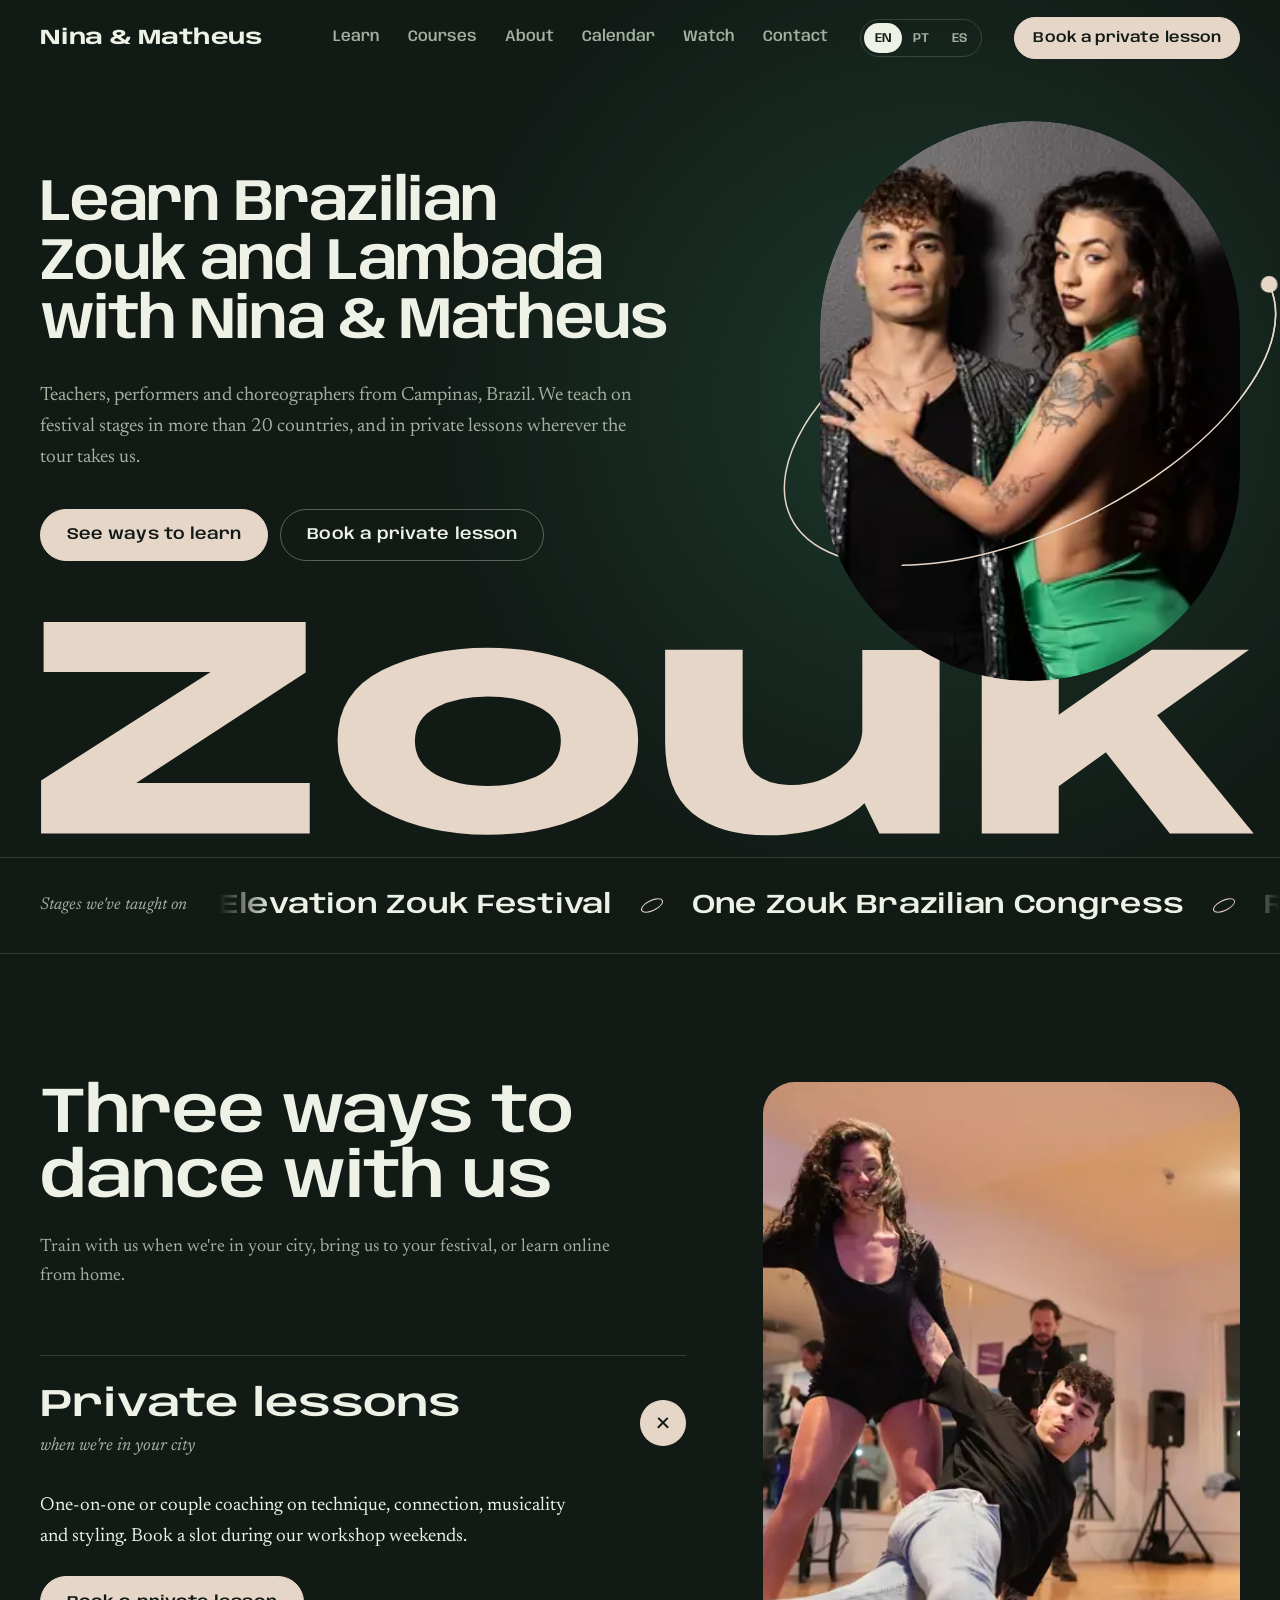
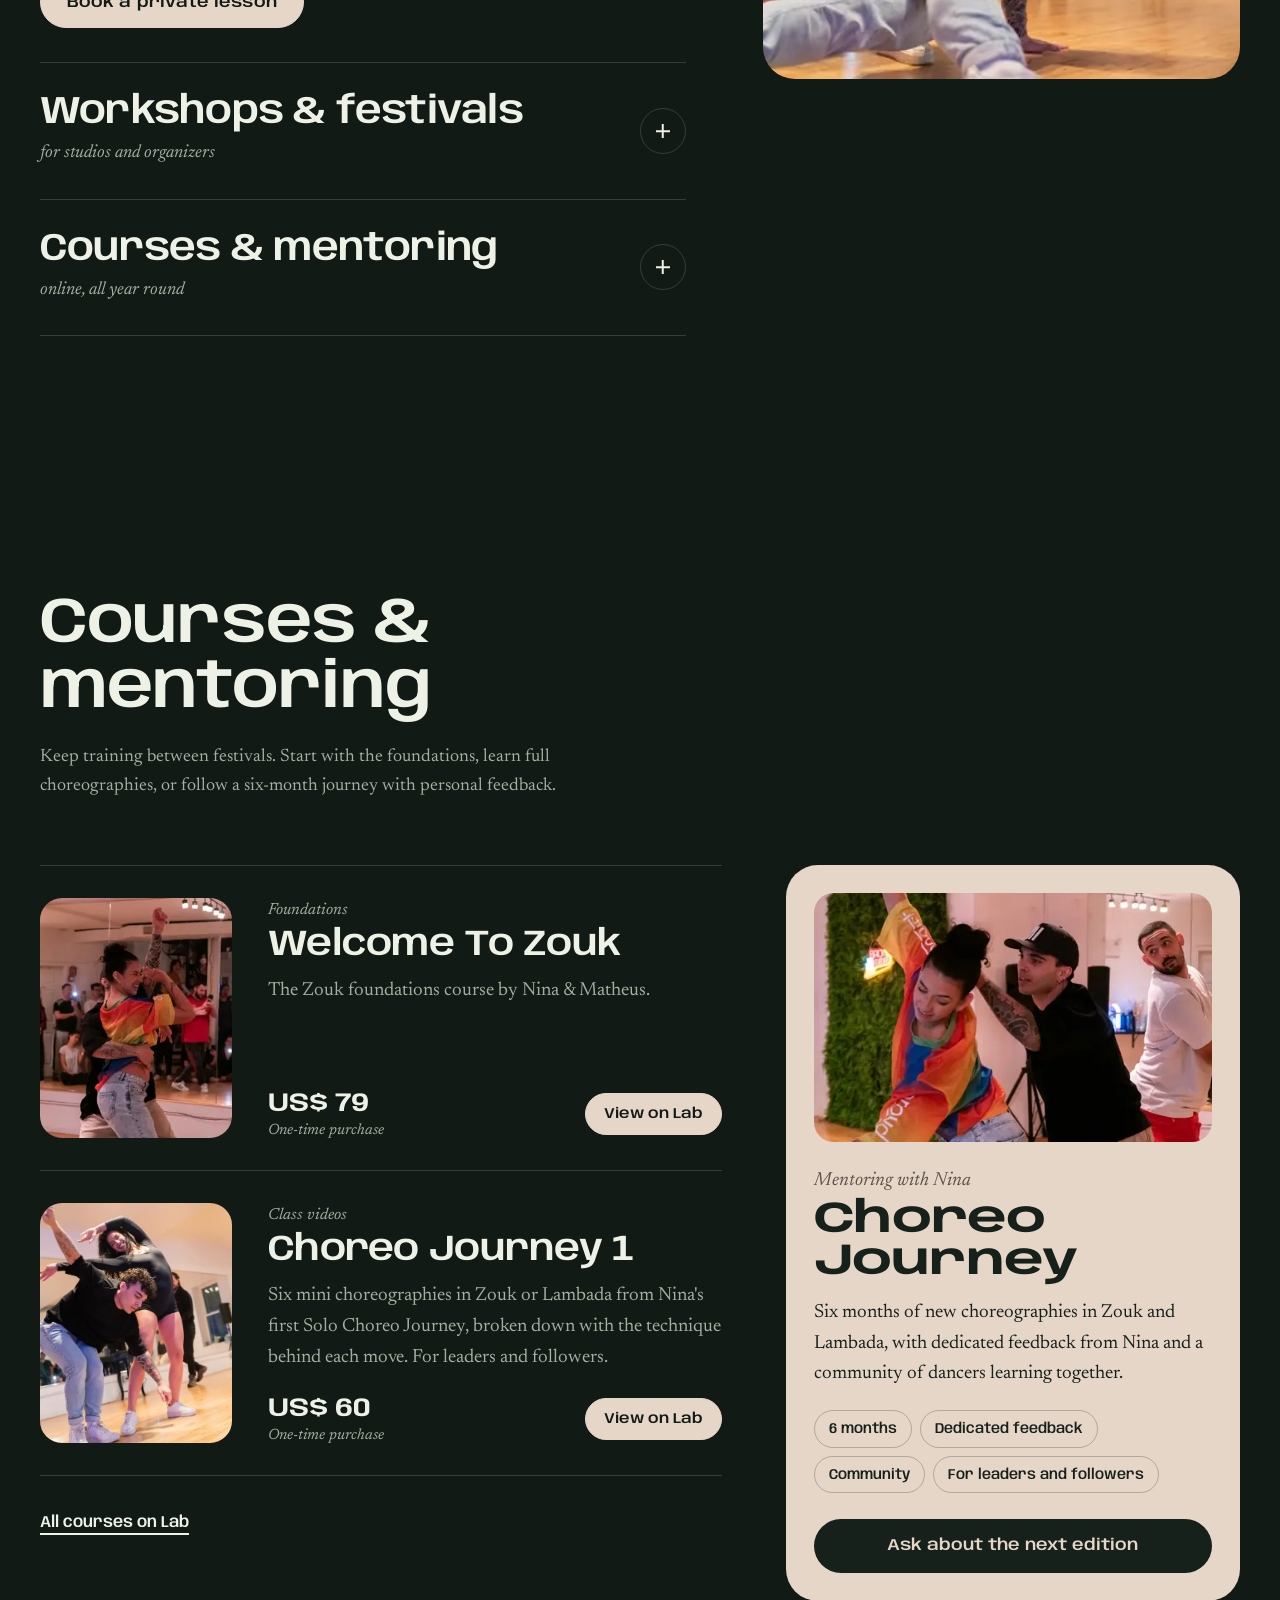
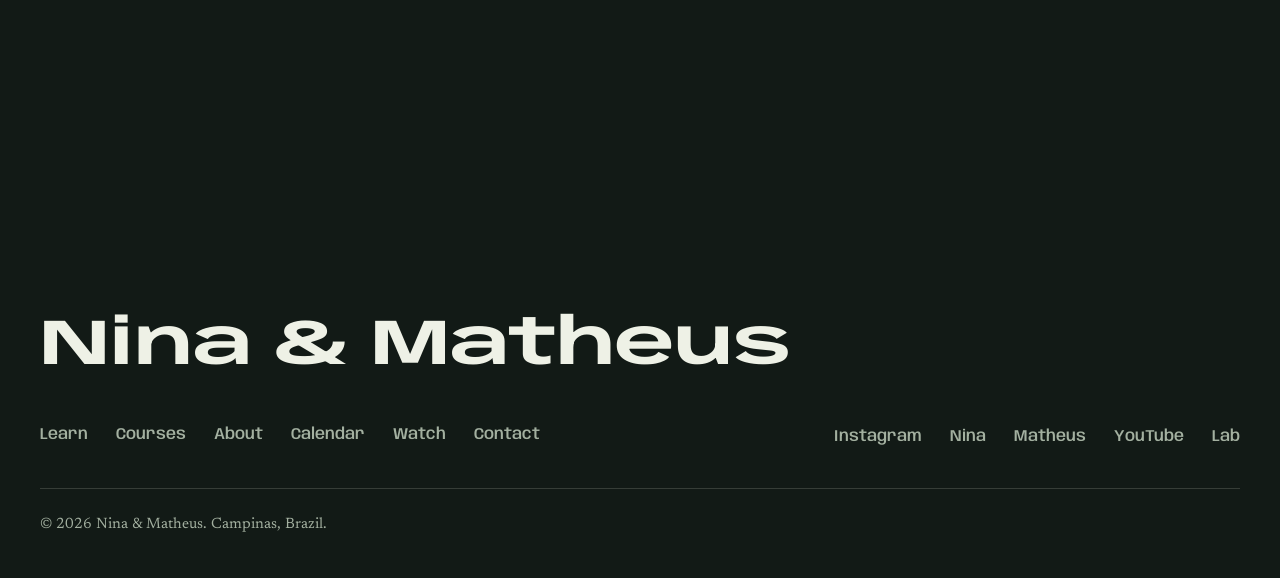
==== commit 25c468a0: "Animações mais leves: contenção nas palavras que esticam e seções fora da tela sem custo Co-Authored" ====
--- a/index.html
+++ b/index.html
@@ -20,7 +20,7 @@
   <link rel="preload" as="font" type="font/woff2" href="fonts/anybody-normal-latin.woff2" crossorigin>
   <link rel="preload" as="font" type="font/woff2" href="fonts/newsreader-normal-latin.woff2" crossorigin>
   <link rel="preload" as="image" href="img/duo-hero-800.webp" imagesrcset="img/duo-hero-480.webp 480w, img/duo-hero-800.webp 800w, img/duo-hero-853.webp 853w" imagesizes="(max-width: 960px) 76vw, 420px" fetchpriority="high">
-  <link rel="stylesheet" href="styles.css?v=20261127-5">
+  <link rel="stylesheet" href="styles.css?v=20261127-6">
   <script>
     (function () {
       var d = document.documentElement, done = function () { d.classList.add("is-ready"); };
@@ -374,8 +374,8 @@
     </div>
   </footer>
 
-  <script src="data.js?v=20261127-5"></script>
-  <script src="i18n.js?v=20261127-5"></script>
-  <script src="main.js?v=20261127-5"></script>
+  <script src="data.js?v=20261127-6"></script>
+  <script src="i18n.js?v=20261127-6"></script>
+  <script src="main.js?v=20261127-6"></script>
 </body>
 </html>
--- a/styles.css
+++ b/styles.css
@@ -127,7 +127,12 @@
 h2 { font-size: clamp(36px, 5vw, 68px); font-stretch: 112%; line-height: 1.02; }
 
 .wrap { width: 100%; max-width: var(--wrap); margin-inline: auto; padding-inline: clamp(16px, 4vw, 40px); }
-.section { padding-block: clamp(80px, 10vw, 136px); }
+.section {
+  padding-block: clamp(80px, 10vw, 136px);
+  /* Seções fora da tela não são desenhadas nem recalculadas até chegarem perto */
+  content-visibility: auto;
+  contain-intrinsic-size: auto 1100px;
+}
 .section-head { max-width: 46rem; margin-bottom: clamp(40px, 5vw, 64px); }
 .section-head h2 + p { margin-top: 20px; max-width: 36rem; font-size: clamp(18px, 1.4vw, 21px); color: var(--muted); }
 
@@ -260,6 +265,9 @@
 .giant-track {
   position: relative; z-index: 1;
   text-align: center; line-height: .78; white-space: nowrap; pointer-events: none;
+  /* Altura fixa + contenção: o "esticar" da palavra não recalcula o resto da página */
+  height: calc(var(--giant, 24vw) * .78);
+  contain: layout;
 }
 .giant {
   display: inline-block;
@@ -283,6 +291,7 @@
 .ticker-track {
   display: flex; width: max-content; margin: 0; padding: 0; list-style: none;
   animation: ticker var(--ticker-duration, 60s) linear infinite;
+  will-change: transform;
 }
 .ticker:hover .ticker-track { animation-play-state: paused; }
 .ticker-track li {
@@ -596,6 +605,7 @@
   display: grid; margin-bottom: clamp(48px, 6vw, 88px);
   font-weight: 800; font-stretch: 150%; font-size: var(--fit, clamp(72px, 17vw, 250px));
   line-height: .84; letter-spacing: -.035em; color: var(--accent); white-space: nowrap;
+  height: 1.68em; contain: layout;
 }
 .contact-title span:last-child { justify-self: end; }
 .contact-grid {
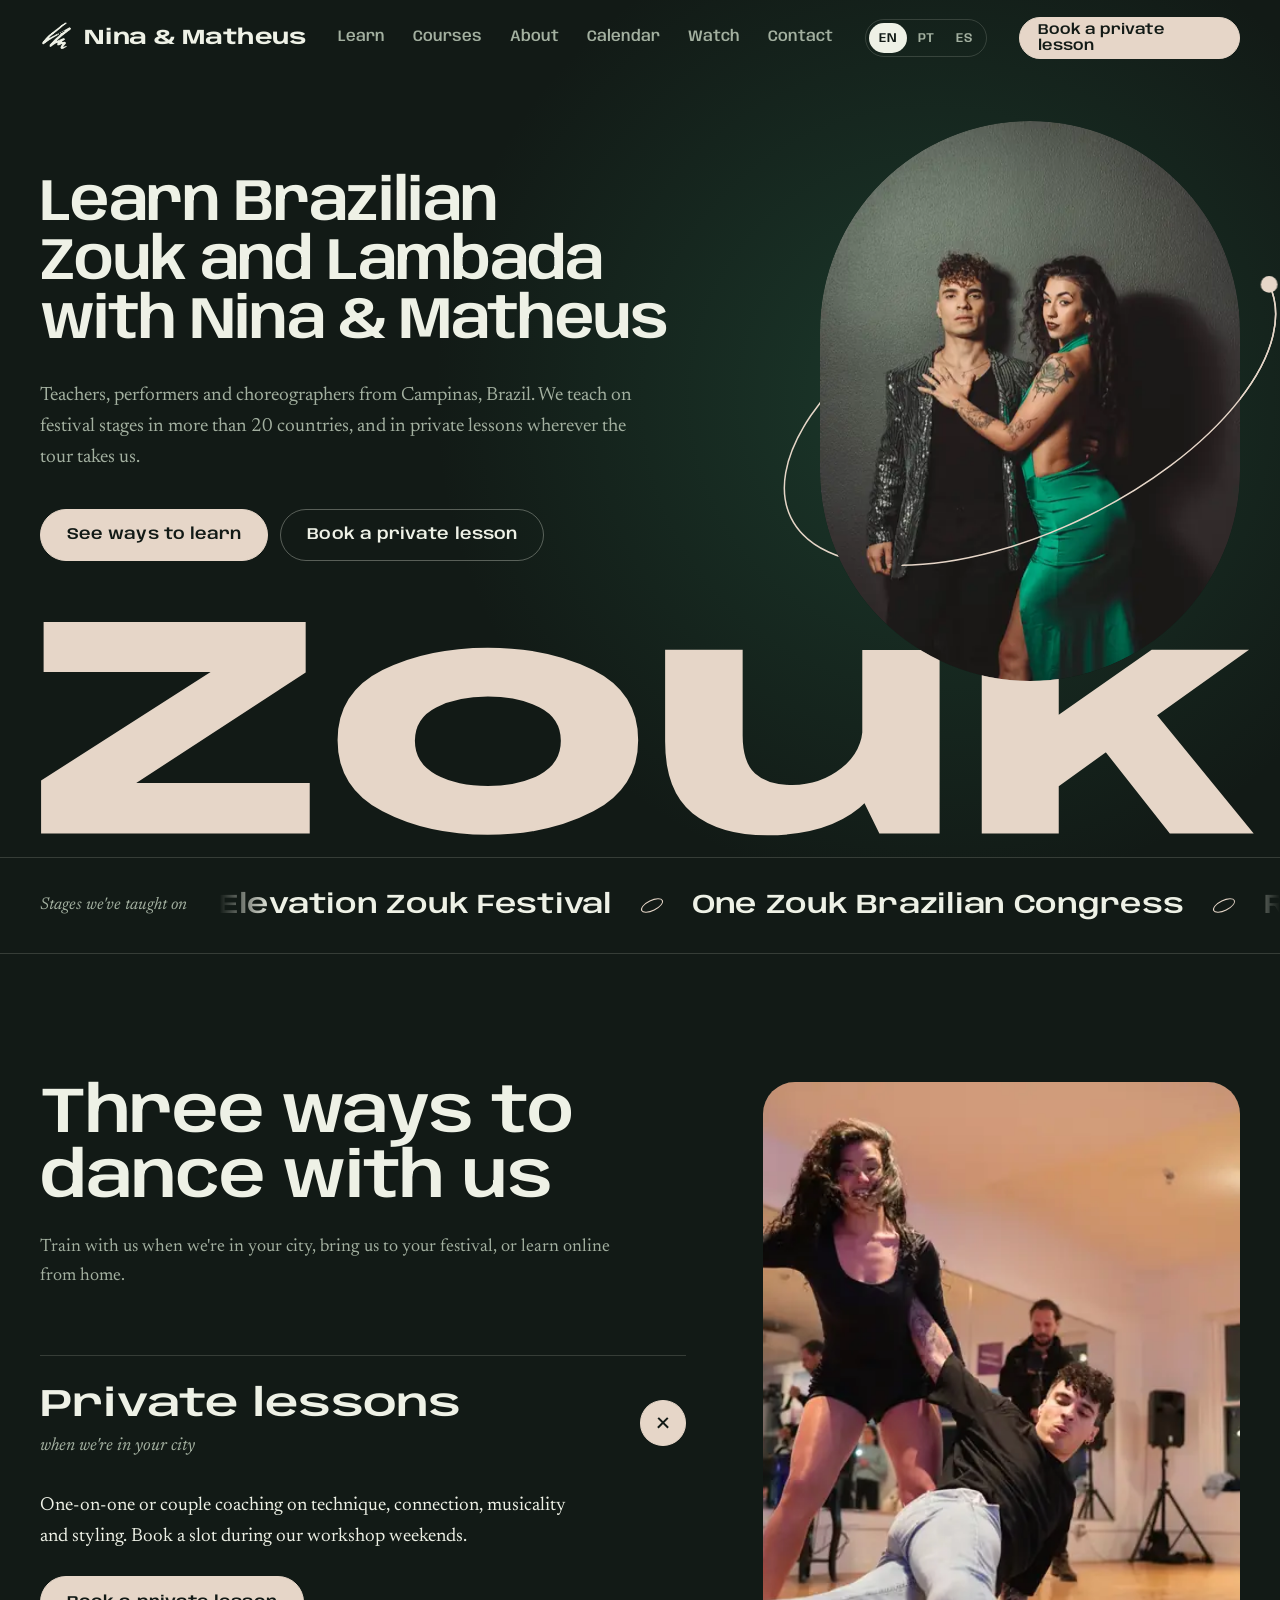
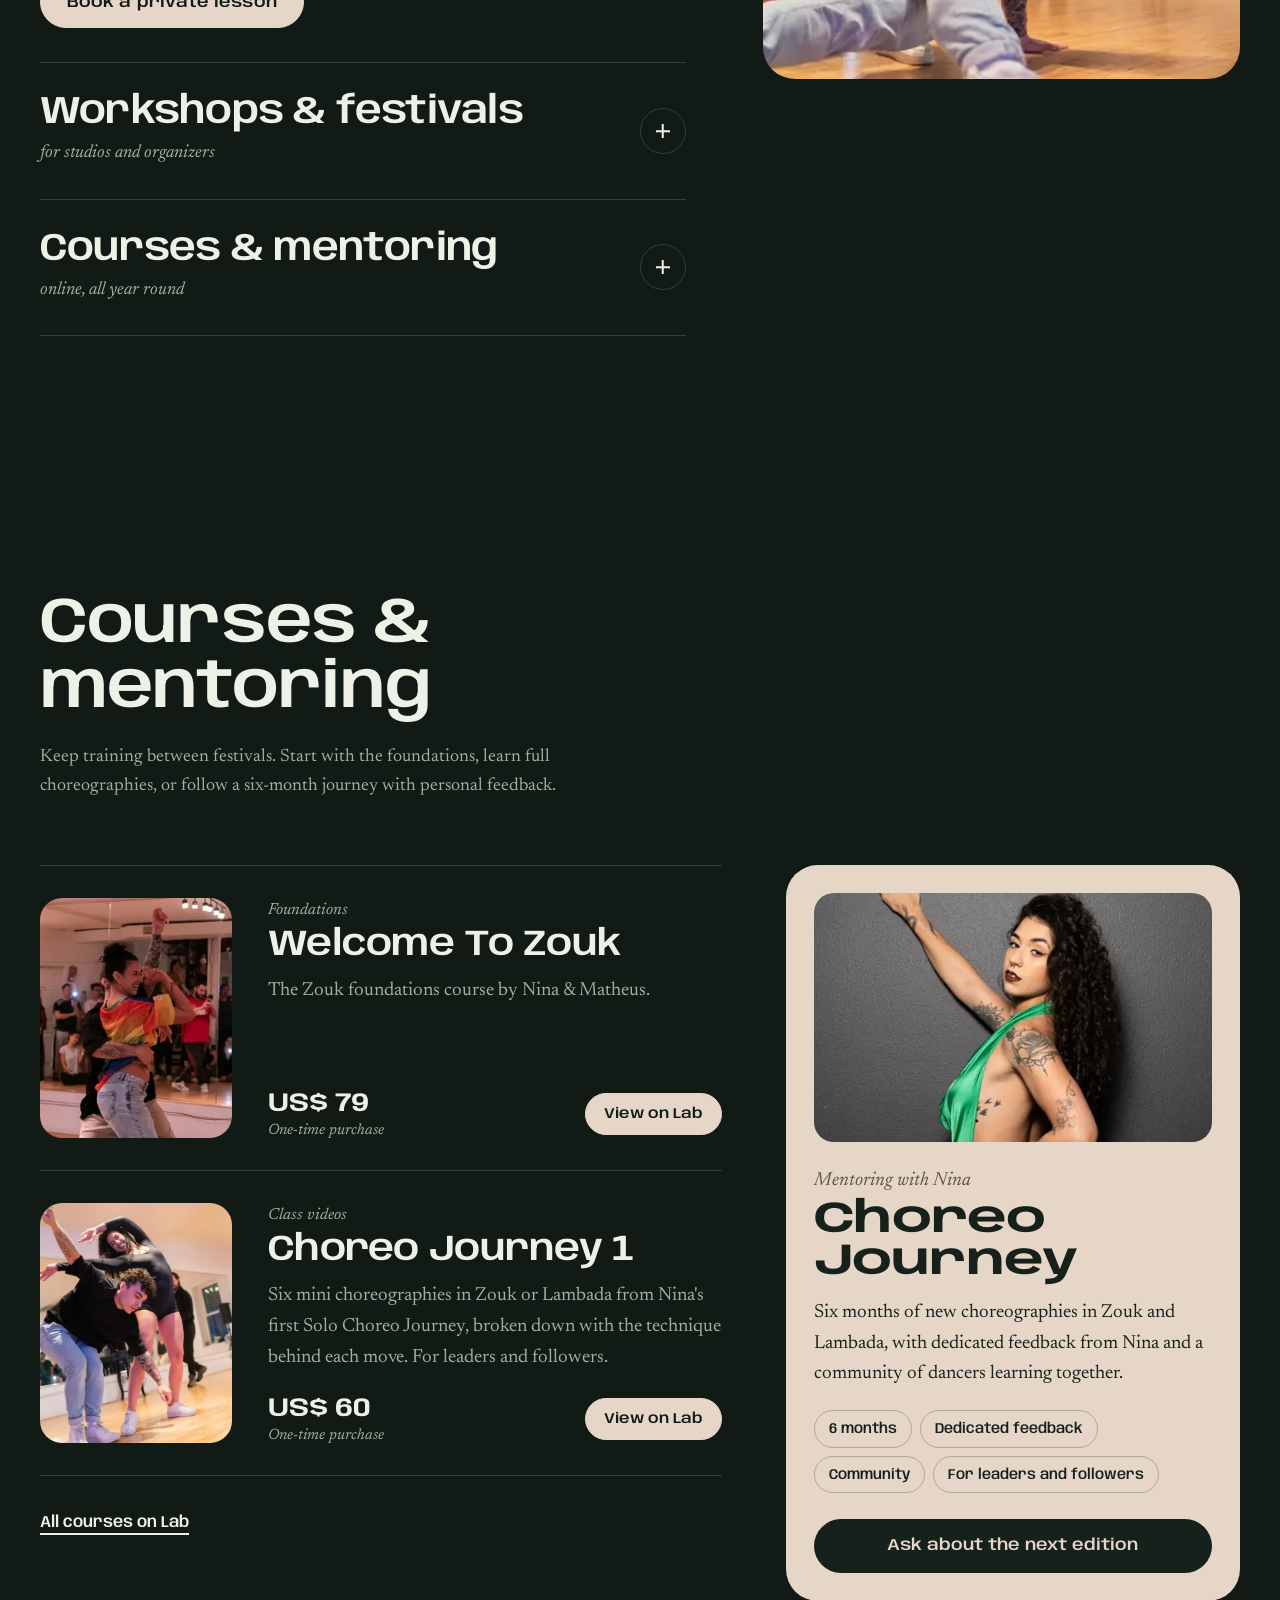
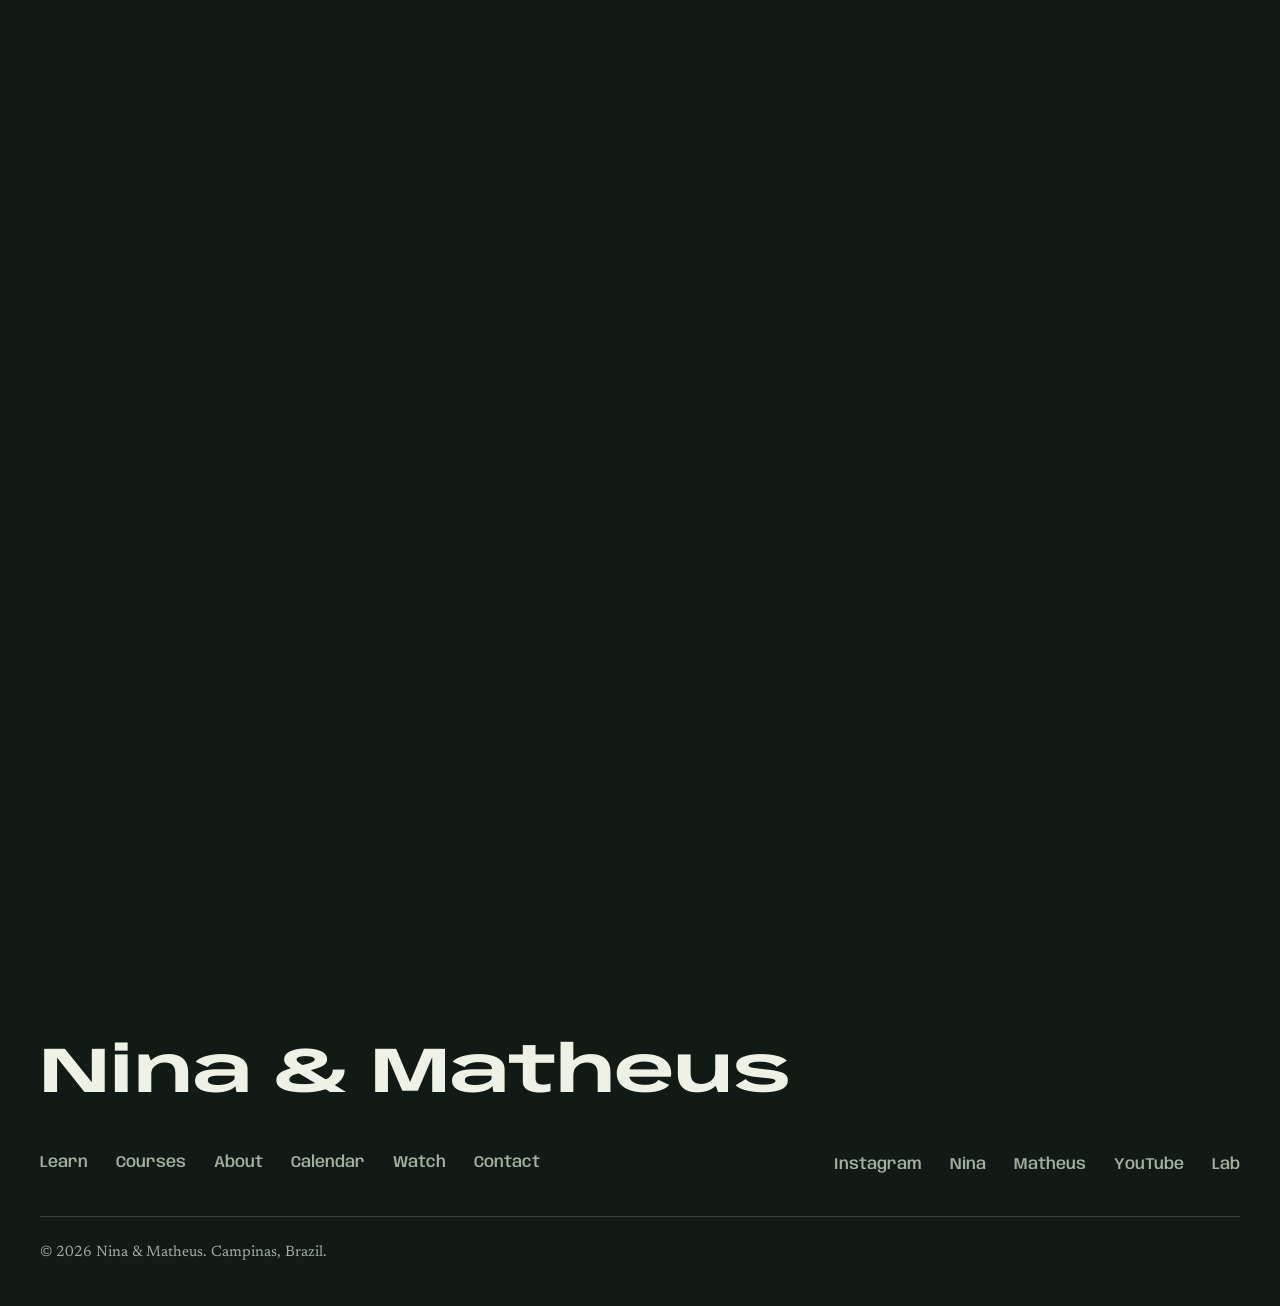
==== commit 7a1d9f7d: "Fotos do Kit Mídia (abertura, bios, DJ, sobre, mentoria, workshops, calendário, contato), logo N&M e" ====
--- a/index.html
+++ b/index.html
@@ -13,14 +13,15 @@
   <meta property="og:url" content="https://learnzouk.com/">
   <meta property="og:title" content="Learn Zouk with Nina & Matheus">
   <meta property="og:description" content="Brazilian Zouk and Lambada classes, private lessons, workshops, online courses and mentoring with Nina & Matheus.">
-  <meta property="og:image" content="https://learnzouk.com/img/og-image.jpg">
+  <meta property="og:image" content="https://learnzouk.com/img/og-duo.jpg">
   <meta name="twitter:card" content="summary_large_image">
 
-  <link rel="icon" href="data:image/svg+xml,%3Csvg xmlns='http://www.w3.org/2000/svg' viewBox='0 0 64 64'%3E%3Crect width='64' height='64' rx='32' fill='%23121a16'/%3E%3Cellipse cx='32' cy='32' rx='24' ry='11' transform='rotate(-26 32 32)' fill='none' stroke='%23e6d6c8' stroke-width='3'/%3E%3C/svg%3E">
+  <link rel="icon" type="image/png" sizes="48x48" href="img/favicon-48.png">
+  <link rel="apple-touch-icon" href="img/apple-touch-icon.png">
   <link rel="preload" as="font" type="font/woff2" href="fonts/anybody-normal-latin.woff2" crossorigin>
   <link rel="preload" as="font" type="font/woff2" href="fonts/newsreader-normal-latin.woff2" crossorigin>
-  <link rel="preload" as="image" href="img/duo-hero-800.webp" imagesrcset="img/duo-hero-480.webp 480w, img/duo-hero-800.webp 800w, img/duo-hero-853.webp 853w" imagesizes="(max-width: 960px) 76vw, 420px" fetchpriority="high">
-  <link rel="stylesheet" href="styles.css?v=20261127-6">
+  <link rel="preload" as="image" href="img/hero-duo-800.webp" imagesrcset="img/hero-duo-480.webp 480w, img/hero-duo-800.webp 800w, img/hero-duo-1280.webp 1280w" imagesizes="(max-width: 960px) 76vw, 420px" fetchpriority="high">
+  <link rel="stylesheet" href="styles.css?v=20261127-7">
   <script>
     (function () {
       var d = document.documentElement, done = function () { d.classList.add("is-ready"); };
@@ -40,7 +41,7 @@
 
   <header class="site-header" id="header">
     <div class="wrap header-inner">
-      <a class="brand" href="#top">Nina &amp; Matheus</a>
+      <a class="brand" href="#top"><span class="brand-mark" aria-hidden="true"></span>Nina &amp; Matheus</a>
       <nav class="nav" aria-label="Main">
         <a href="#learn" data-i18n="nav.learn">Learn</a>
         <a href="#courses" data-i18n="nav.courses">Courses</a>
@@ -100,7 +101,7 @@
             <ellipse cx="150" cy="200" rx="190" ry="92" transform="rotate(-26 150 200)" pathLength="1"/>
           </svg>
           <div class="hero-photo">
-            <img src="img/duo-hero-800.webp" srcset="img/duo-hero-480.webp 480w, img/duo-hero-800.webp 800w, img/duo-hero-853.webp 853w" sizes="(max-width: 960px) 76vw, 420px" alt="Nina and Matheus" width="853" height="611" fetchpriority="high" decoding="async">
+            <img src="img/hero-duo-800.webp" srcset="img/hero-duo-480.webp 480w, img/hero-duo-800.webp 800w, img/hero-duo-1280.webp 1280w" sizes="(max-width: 960px) 76vw, 420px" alt="Nina and Matheus" width="853" height="611" fetchpriority="high" decoding="async">
           </div>
           <svg class="orbit orbit-front" viewBox="0 0 300 400" aria-hidden="true">
             <defs>
@@ -157,7 +158,7 @@
               </h3>
               <div class="offer-panel" id="offer-events" role="region" aria-labelledby="offer-events-btn">
                 <div class="offer-inner"><div class="offer-content">
-                  <img class="offer-img" src="img/workshop-800.webp" srcset="img/workshop-480.webp 480w, img/workshop-800.webp 800w, img/workshop-1280.webp 1280w" sizes="100vw" alt="" loading="lazy" decoding="async" width="1280" height="855">
+                  <img class="offer-img" src="img/workshop-steps-800.webp" srcset="img/workshop-steps-480.webp 480w, img/workshop-steps-800.webp 800w, img/workshop-steps-1280.webp 1280w" sizes="100vw" alt="" loading="lazy" decoding="async" width="1280" height="855">
                   <p data-i18n="offer.events.text">Classes for all levels, Leads &amp; Follows styling, performance training, shows and DJ sets. Tell us about your event and we'll plan the program together.</p>
                   <a class="btn" data-wa="wa.invite" data-i18n="cta.invite">Invite us to your event</a>
                 </div></div>
@@ -185,7 +186,7 @@
 
         <div class="learn-media" aria-hidden="true">
           <img class="is-active" src="img/private-dip-800.webp" srcset="img/private-dip-480.webp 480w, img/private-dip-800.webp 800w, img/private-dip-1280.webp 1280w" sizes="(max-width: 960px) 100vw, 40vw" alt="" loading="lazy" decoding="async">
-          <img src="img/workshop-800.webp" srcset="img/workshop-480.webp 480w, img/workshop-800.webp 800w, img/workshop-1280.webp 1280w" sizes="(max-width: 960px) 100vw, 40vw" alt="" loading="lazy" decoding="async">
+          <img src="img/workshop-steps-800.webp" srcset="img/workshop-steps-480.webp 480w, img/workshop-steps-800.webp 800w, img/workshop-steps-1280.webp 1280w" sizes="(max-width: 960px) 100vw, 40vw" alt="" loading="lazy" decoding="async">
           <img src="img/class-nina-800.webp" srcset="img/class-nina-480.webp 480w, img/class-nina-800.webp 800w, img/class-nina-1280.webp 1280w" sizes="(max-width: 960px) 100vw, 40vw" alt="" loading="lazy" decoding="async">
         </div>
       </div>
@@ -206,7 +207,7 @@
           </div>
 
           <aside class="mentor">
-            <div class="mentor-photo"><img src="img/mentoring-800.webp" srcset="img/mentoring-480.webp 480w, img/mentoring-800.webp 800w, img/mentoring-1280.webp 1280w" sizes="(max-width: 960px) 560px, 30vw" alt="" loading="lazy" decoding="async" width="1280" height="855"></div>
+            <div class="mentor-photo"><img src="img/mentoring-nina-800.webp" srcset="img/mentoring-nina-480.webp 480w, img/mentoring-nina-800.webp 800w, img/mentoring-nina-1280.webp 1280w" sizes="(max-width: 960px) 560px, 30vw" alt="" loading="lazy" decoding="async" width="1280" height="855"></div>
             <p class="mentor-label" data-i18n="mentor.label">Mentoring with Nina</p>
             <h3 class="mentor-title">Choreo Journey</h3>
             <p class="mentor-text" data-i18n="mentor.text">Six months of new choreographies in Zouk and Lambada, with dedicated feedback from Nina and a community of dancers learning together.</p>
@@ -227,7 +228,7 @@
       <div class="wrap about-top">
         <h2 class="statement" data-i18n="about.title">Partners on stage since 2018, and in the studios of Campinas long before that.</h2>
         <figure class="about-photo unveil">
-          <img src="img/duo-studio-800.webp" srcset="img/duo-studio-480.webp 480w, img/duo-studio-800.webp 800w, img/duo-studio-1280.webp 1280w" sizes="(max-width: 800px) 100vw, 40vw" alt="Nina and Matheus dancing in the studio" loading="lazy" decoding="async" width="1280" height="855">
+          <img src="img/about-kick-800.webp" srcset="img/about-kick-480.webp 480w, img/about-kick-800.webp 800w, img/about-kick-1280.webp 1280w" sizes="(max-width: 800px) 100vw, 40vw" alt="Nina and Matheus dancing in the studio" loading="lazy" decoding="async" width="1280" height="855">
         </figure>
         <div class="about-text">
           <p data-i18n="about.p1">Their dance spans Zouk, Lambada and Forró, built on years of Classical and Contemporary Ballet, Jazz and Hip-Hop. That mix shapes the way they teach.</p>
@@ -238,7 +239,7 @@
       <div class="wrap duo">
         <article class="person">
           <div class="person-photo unveil">
-            <img src="img/nina-800.webp" srcset="img/nina-480.webp 480w, img/nina-800.webp 800w, img/nina-853.webp 853w" sizes="(max-width: 800px) 100vw, 45vw" alt="Nina Darbello" loading="lazy" decoding="async" width="853" height="1280">
+            <img src="img/nina-portrait-800.webp" srcset="img/nina-portrait-480.webp 480w, img/nina-portrait-800.webp 800w, img/nina-portrait-1280.webp 1280w" sizes="(max-width: 800px) 100vw, 45vw" alt="Nina Darbello" loading="lazy" decoding="async" width="853" height="1280">
           </div>
           <h3>Nina Darbello</h3>
           <p class="person-role" data-i18n="nina.role">Teacher, performer and actress</p>
@@ -249,7 +250,7 @@
 
         <article class="person person--offset">
           <div class="person-photo unveil">
-            <img src="img/matheus-800.webp" srcset="img/matheus-480.webp 480w, img/matheus-800.webp 800w, img/matheus-853.webp 853w" sizes="(max-width: 800px) 100vw, 45vw" alt="Matheus Franco" loading="lazy" decoding="async" width="853" height="1280">
+            <img src="img/matheus-portrait-800.webp" srcset="img/matheus-portrait-480.webp 480w, img/matheus-portrait-800.webp 800w, img/matheus-portrait-1280.webp 1280w" sizes="(max-width: 800px) 100vw, 45vw" alt="Matheus Franco" loading="lazy" decoding="async" width="853" height="1280">
           </div>
           <h3>Matheus Franco</h3>
           <p class="person-role" data-i18n="matheus.role">Teacher, performer and co-director of Barracão da Dança</p>
@@ -278,7 +279,7 @@
             <div class="panel-body"><h3 data-i18n="work.shows">Performances</h3><p data-i18n="work.shows.text">Traditional Zouk, Lambada and lyrical choreographies, weddings included.</p></div>
           </li>
           <li class="panel" tabindex="0">
-            <img src="img/dj-800.webp" srcset="img/dj-480.webp 480w, img/dj-800.webp 800w, img/dj-1280.webp 1280w" sizes="(max-width: 800px) 100vw, 50vw" alt="" loading="lazy" decoding="async">
+            <img src="img/dj-blue-800.webp" srcset="img/dj-blue-480.webp 480w, img/dj-blue-800.webp 800w, img/dj-blue-1280.webp 1280w" sizes="(max-width: 800px) 100vw, 50vw" alt="" loading="lazy" decoding="async">
             <span class="panel-label" aria-hidden="true" data-i18n="work.dj">DJ sets</span>
             <div class="panel-body"><h3 data-i18n="work.dj">DJ sets</h3><p data-i18n="work.dj.text">Curated Zouk sets and live mixing for international events.</p></div>
           </li>
@@ -295,11 +296,16 @@
     <section class="section calendar" id="calendar" data-tone="pistachio">
       <div class="wrap">
         <header class="cal-head">
-          <div class="section-head">
-            <h2 data-i18n="cal.title">Tour calendar</h2>
-            <p data-i18n="cal.lead">Almost every weekend we're teaching at a festival or a studio somewhere in the world. Open weekends can be booked for your event.</p>
-          </div>
-          <a class="btn" data-wa="wa.invite" data-i18n="cta.invite">Invite us to your event</a>
+          <div class="cal-head-text">
+            <div class="section-head">
+              <h2 data-i18n="cal.title">Tour calendar</h2>
+              <p data-i18n="cal.lead">Almost every weekend we're teaching at a festival or a studio somewhere in the world. Open weekends can be booked for your event.</p>
+            </div>
+            <a class="btn" data-wa="wa.invite" data-i18n="cta.invite">Invite us to your event</a>
+          </div>
+          <figure class="cal-photo unveil">
+            <img src="img/dj-red-800.webp" srcset="img/dj-red-480.webp 480w, img/dj-red-800.webp 800w, img/dj-red-1280.webp 1280w" sizes="(max-width: 800px) 40vw, 240px" alt="Matheus with headphones" loading="lazy" decoding="async" width="4000" height="6000">
+          </figure>
         </header>
 
         <p class="next-stop" id="next-stop" hidden></p>
@@ -334,6 +340,9 @@
     <section class="section contact" id="contact" data-tone="jade">
       <div class="wrap">
         <h2 class="contact-title" data-fit data-i18n="contact.title"><span>Let's</span> <span>dance</span></h2>
+        <figure class="contact-photo unveil">
+          <img src="img/contact-street-800.webp" srcset="img/contact-street-480.webp 480w, img/contact-street-800.webp 800w, img/contact-street-1280.webp 1280w" sizes="(max-width: 1320px) 100vw, 1240px" alt="Nina and Matheus on a street in Europe" loading="lazy" decoding="async" width="4000" height="5000">
+        </figure>
         <div class="contact-grid">
           <p class="contact-lead" data-i18n="contact.lead">Questions about classes, private lessons or bringing us to your event? Send a message and we'll reply.</p>
           <div class="actions">
@@ -374,8 +383,8 @@
     </div>
   </footer>
 
-  <script src="data.js?v=20261127-6"></script>
-  <script src="i18n.js?v=20261127-6"></script>
-  <script src="main.js?v=20261127-6"></script>
+  <script src="data.js?v=20261127-7"></script>
+  <script src="i18n.js?v=20261127-7"></script>
+  <script src="main.js?v=20261127-7"></script>
 </body>
 </html>
--- a/styles.css
+++ b/styles.css
@@ -182,11 +182,19 @@
 .site-header.is-hidden { transform: translateY(-100%); }
 .header-inner { display: flex; align-items: center; gap: 32px; height: var(--header-h); }
 .brand {
+  display: inline-flex; align-items: center; gap: 10px;
   margin-right: auto;
   font-family: var(--font-display); font-weight: 700; font-stretch: 125%; font-size: 21px; letter-spacing: -.01em;
   text-decoration: none; white-space: nowrap;
   transition: font-stretch .6s var(--ease);
 }
+.brand-mark {
+  flex: none; width: 34px; height: 34px; background: currentColor;
+  -webkit-mask: url(img/logo-mark.png) center / contain no-repeat;
+  mask: url(img/logo-mark.png) center / contain no-repeat;
+  transition: transform .6s var(--ease);
+}
+.brand:hover .brand-mark { transform: rotate(-12deg) scale(1.08); }
 .brand:hover { font-stretch: 150%; }
 .nav { display: flex; gap: 28px; }
 .nav a {
@@ -439,7 +447,7 @@
   background: #e6d6c8; color: #17211b;
 }
 .mentor-photo { aspect-ratio: 16 / 10; overflow: hidden; border-radius: 20px; margin-bottom: 24px; }
-.mentor-photo img { width: 100%; height: 100%; object-fit: cover; }
+.mentor-photo img { width: 100%; height: 100%; object-fit: cover; object-position: 50% 22%; }
 .mentor-label { font-style: italic; color: #5d5249; }
 .mentor-title { margin: 2px 0 14px; font-size: clamp(34px, 3.4vw, 50px); font-weight: 700; font-stretch: 135%; line-height: .98; letter-spacing: -.03em; }
 .mentor-text { margin-bottom: 20px; }
@@ -456,8 +464,13 @@
 
 /* Calendar ---------------------------------------------- */
 .icon { width: 20px; height: 20px; fill: none; stroke: currentColor; stroke-width: 2; stroke-linecap: round; stroke-linejoin: round; }
-.cal-head { display: flex; flex-wrap: wrap; align-items: end; justify-content: space-between; gap: 24px 48px; margin-bottom: 36px; }
+.cal-head { display: grid; grid-template-columns: minmax(0, 1fr) auto; align-items: end; gap: 24px 48px; margin-bottom: 36px; }
+.cal-head-text { display: flex; flex-wrap: wrap; align-items: end; justify-content: space-between; gap: 24px 48px; }
 .cal-head .section-head { margin-bottom: 0; }
+.cal-photo { width: 220px; aspect-ratio: 3 / 4; overflow: hidden; border-radius: 999px; }
+.cal-photo img { width: 100%; height: 100%; object-fit: cover; object-position: 50% 18%; }
+.contact-photo { aspect-ratio: 21 / 9; overflow: hidden; border-radius: var(--radius-photo); margin-bottom: clamp(40px, 5vw, 64px); }
+.contact-photo img { width: 100%; height: 100%; object-fit: cover; object-position: 50% 58%; }
 .next-stop { display: flex; flex-wrap: wrap; align-items: baseline; gap: 8px 18px; margin-bottom: 28px; padding: 18px 0; border-block: 1px solid var(--line); }
 .next-label { font-style: italic; color: var(--muted); }
 .next-event { display: flex; flex-wrap: wrap; align-items: baseline; gap: 4px 16px; padding: 0; border: 0; background: none; color: inherit; text-align: left; cursor: pointer; }
@@ -724,7 +737,10 @@
   .panel-label { display: none; }
   .panel-body { opacity: 1; transform: none; }
 
-  .cal-head { flex-direction: column; align-items: stretch; }
+  .cal-head { grid-template-columns: minmax(0, 1fr) 120px; align-items: start; }
+  .cal-head-text { flex-direction: column; align-items: stretch; }
+  .cal-photo { width: 120px; }
+  .contact-photo { aspect-ratio: 4 / 3; }
   .months { grid-auto-columns: min(82vw, 340px); }
 
   .contact-grid { grid-template-columns: 1fr; }
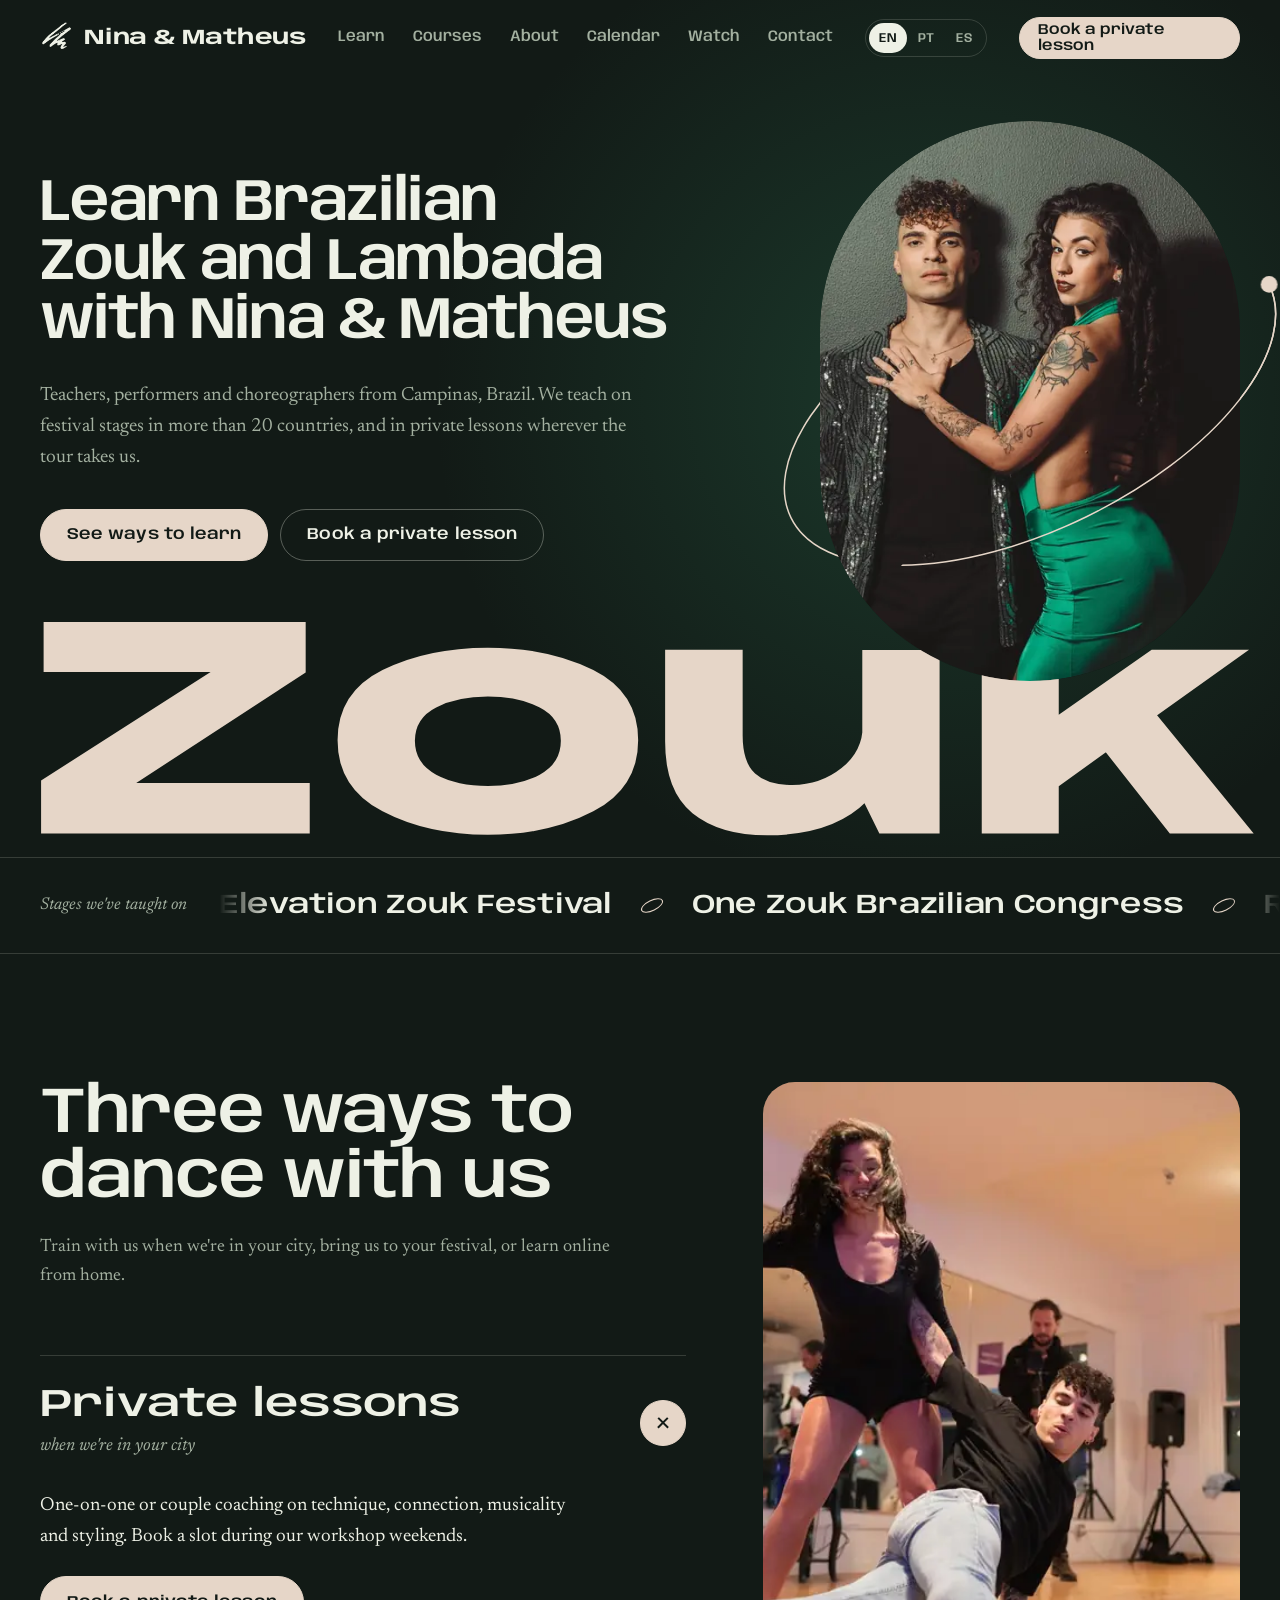
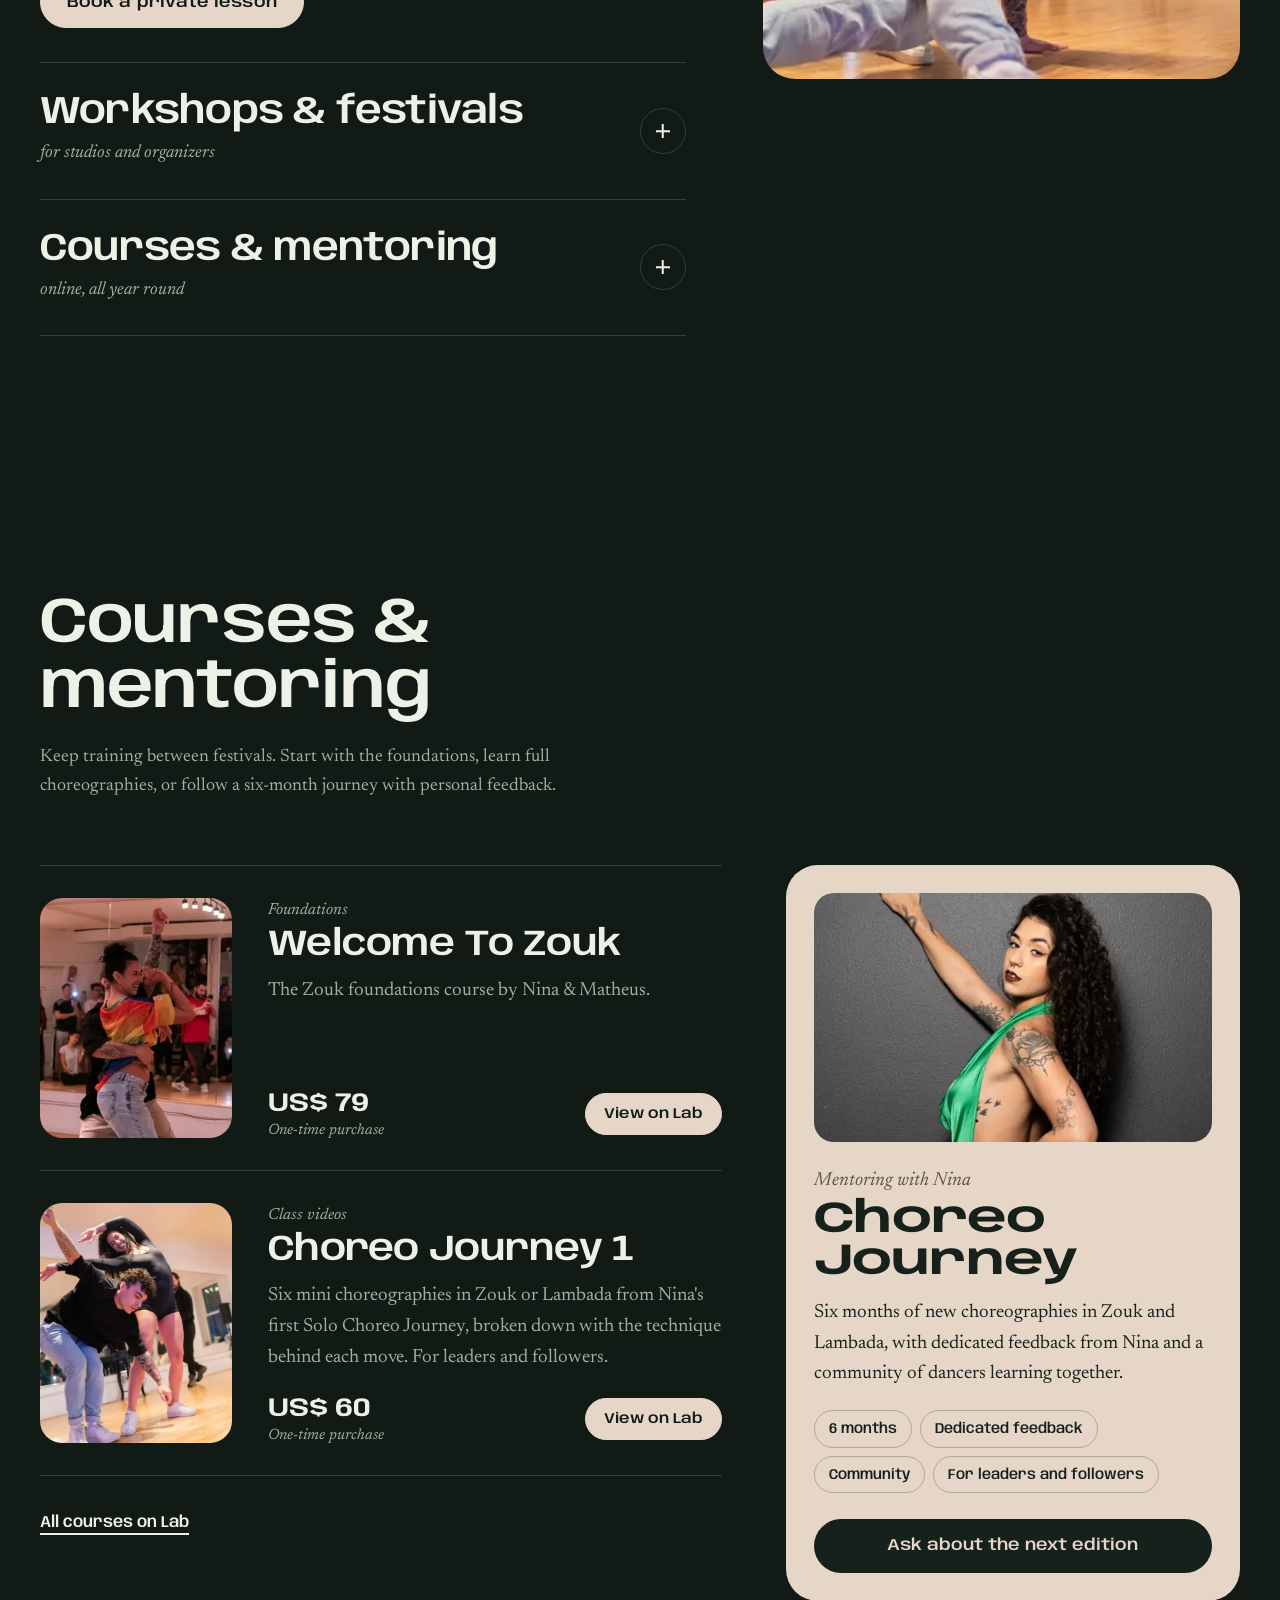
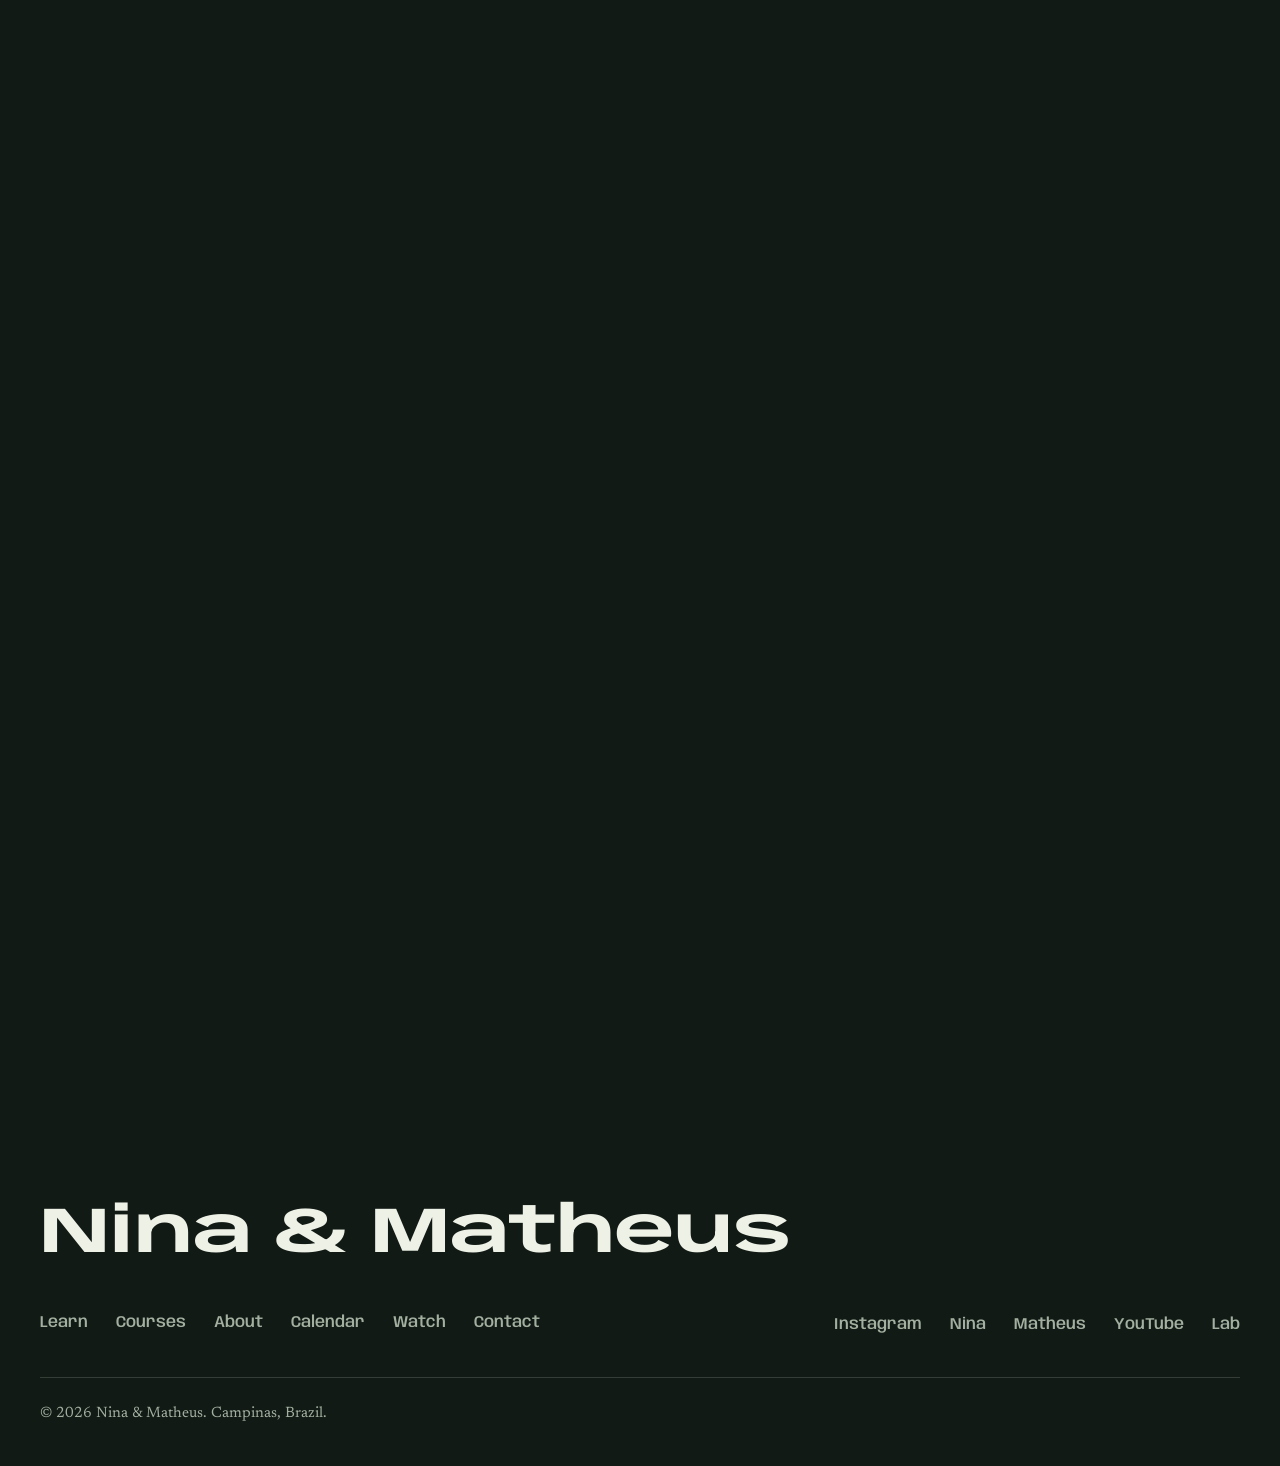
==== commit 5afcfdff: "Ajusta recortes das fotos do Kit Mídia e remove fotos antigas sem uso Co-Authored-By: Claude Opus 5." ====
--- a/index.html
+++ b/index.html
@@ -21,7 +21,7 @@
   <link rel="preload" as="font" type="font/woff2" href="fonts/anybody-normal-latin.woff2" crossorigin>
   <link rel="preload" as="font" type="font/woff2" href="fonts/newsreader-normal-latin.woff2" crossorigin>
   <link rel="preload" as="image" href="img/hero-duo-800.webp" imagesrcset="img/hero-duo-480.webp 480w, img/hero-duo-800.webp 800w, img/hero-duo-1280.webp 1280w" imagesizes="(max-width: 960px) 76vw, 420px" fetchpriority="high">
-  <link rel="stylesheet" href="styles.css?v=20261127-7">
+  <link rel="stylesheet" href="styles.css?v=20261127-8">
   <script>
     (function () {
       var d = document.documentElement, done = function () { d.classList.add("is-ready"); };
@@ -383,8 +383,8 @@
     </div>
   </footer>
 
-  <script src="data.js?v=20261127-7"></script>
-  <script src="i18n.js?v=20261127-7"></script>
-  <script src="main.js?v=20261127-7"></script>
+  <script src="data.js?v=20261127-8"></script>
+  <script src="i18n.js?v=20261127-8"></script>
+  <script src="main.js?v=20261127-8"></script>
 </body>
 </html>
--- a/styles.css
+++ b/styles.css
@@ -469,8 +469,8 @@
 .cal-head .section-head { margin-bottom: 0; }
 .cal-photo { width: 220px; aspect-ratio: 3 / 4; overflow: hidden; border-radius: 999px; }
 .cal-photo img { width: 100%; height: 100%; object-fit: cover; object-position: 50% 18%; }
-.contact-photo { aspect-ratio: 21 / 9; overflow: hidden; border-radius: var(--radius-photo); margin-bottom: clamp(40px, 5vw, 64px); }
-.contact-photo img { width: 100%; height: 100%; object-fit: cover; object-position: 50% 58%; }
+.contact-photo { aspect-ratio: 16 / 9; overflow: hidden; border-radius: var(--radius-photo); margin-bottom: clamp(40px, 5vw, 64px); }
+.contact-photo img { width: 100%; height: 100%; object-fit: cover; object-position: 50% 2%; }
 .next-stop { display: flex; flex-wrap: wrap; align-items: baseline; gap: 8px 18px; margin-bottom: 28px; padding: 18px 0; border-block: 1px solid var(--line); }
 .next-label { font-style: italic; color: var(--muted); }
 .next-event { display: flex; flex-wrap: wrap; align-items: baseline; gap: 4px 16px; padding: 0; border: 0; background: none; color: inherit; text-align: left; cursor: pointer; }
@@ -761,3 +761,7 @@
   .playlist img { width: 112px; }
   .footer-cols { flex-direction: column; }
 }
+
+/* Enquadramento das fotos do Kit Mídia */
+.panel img[src*="dj-blue"] { object-position: 50% 12%; }
+.about-photo img { object-position: 50% 30%; }
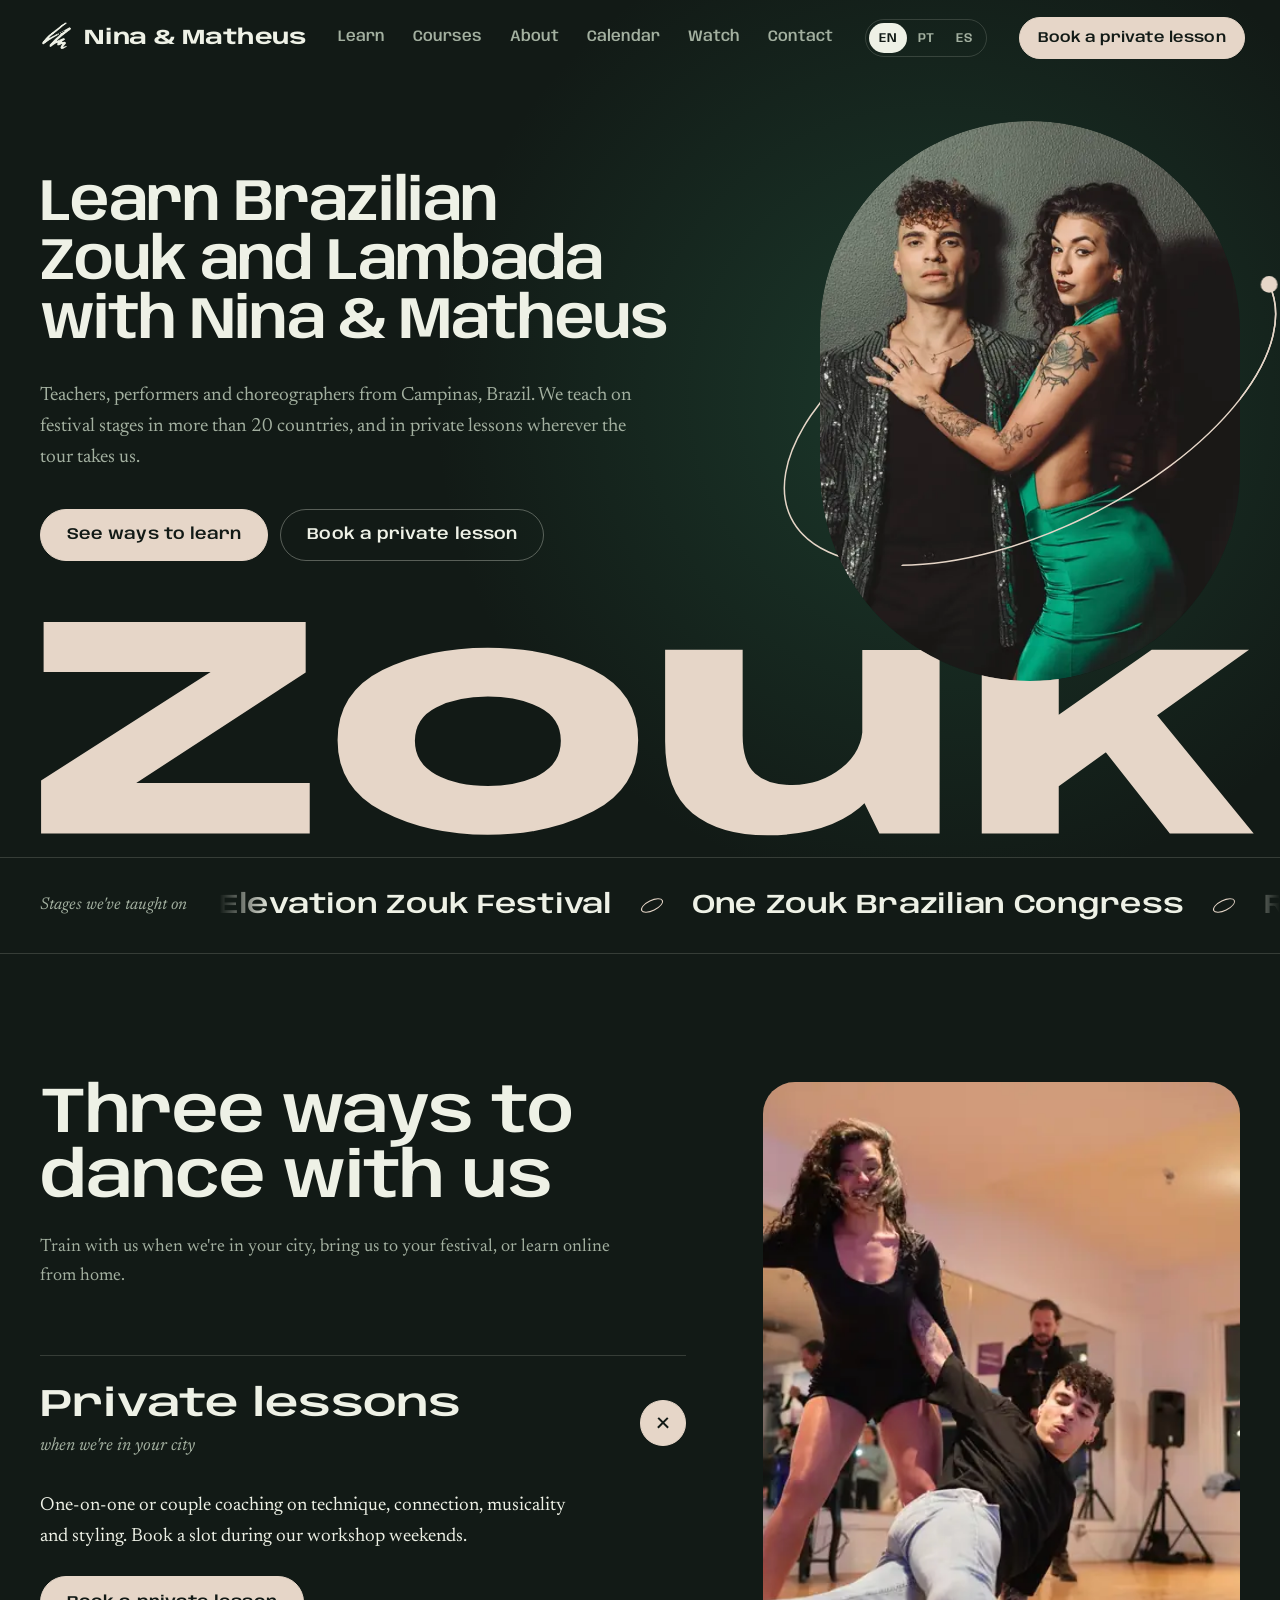
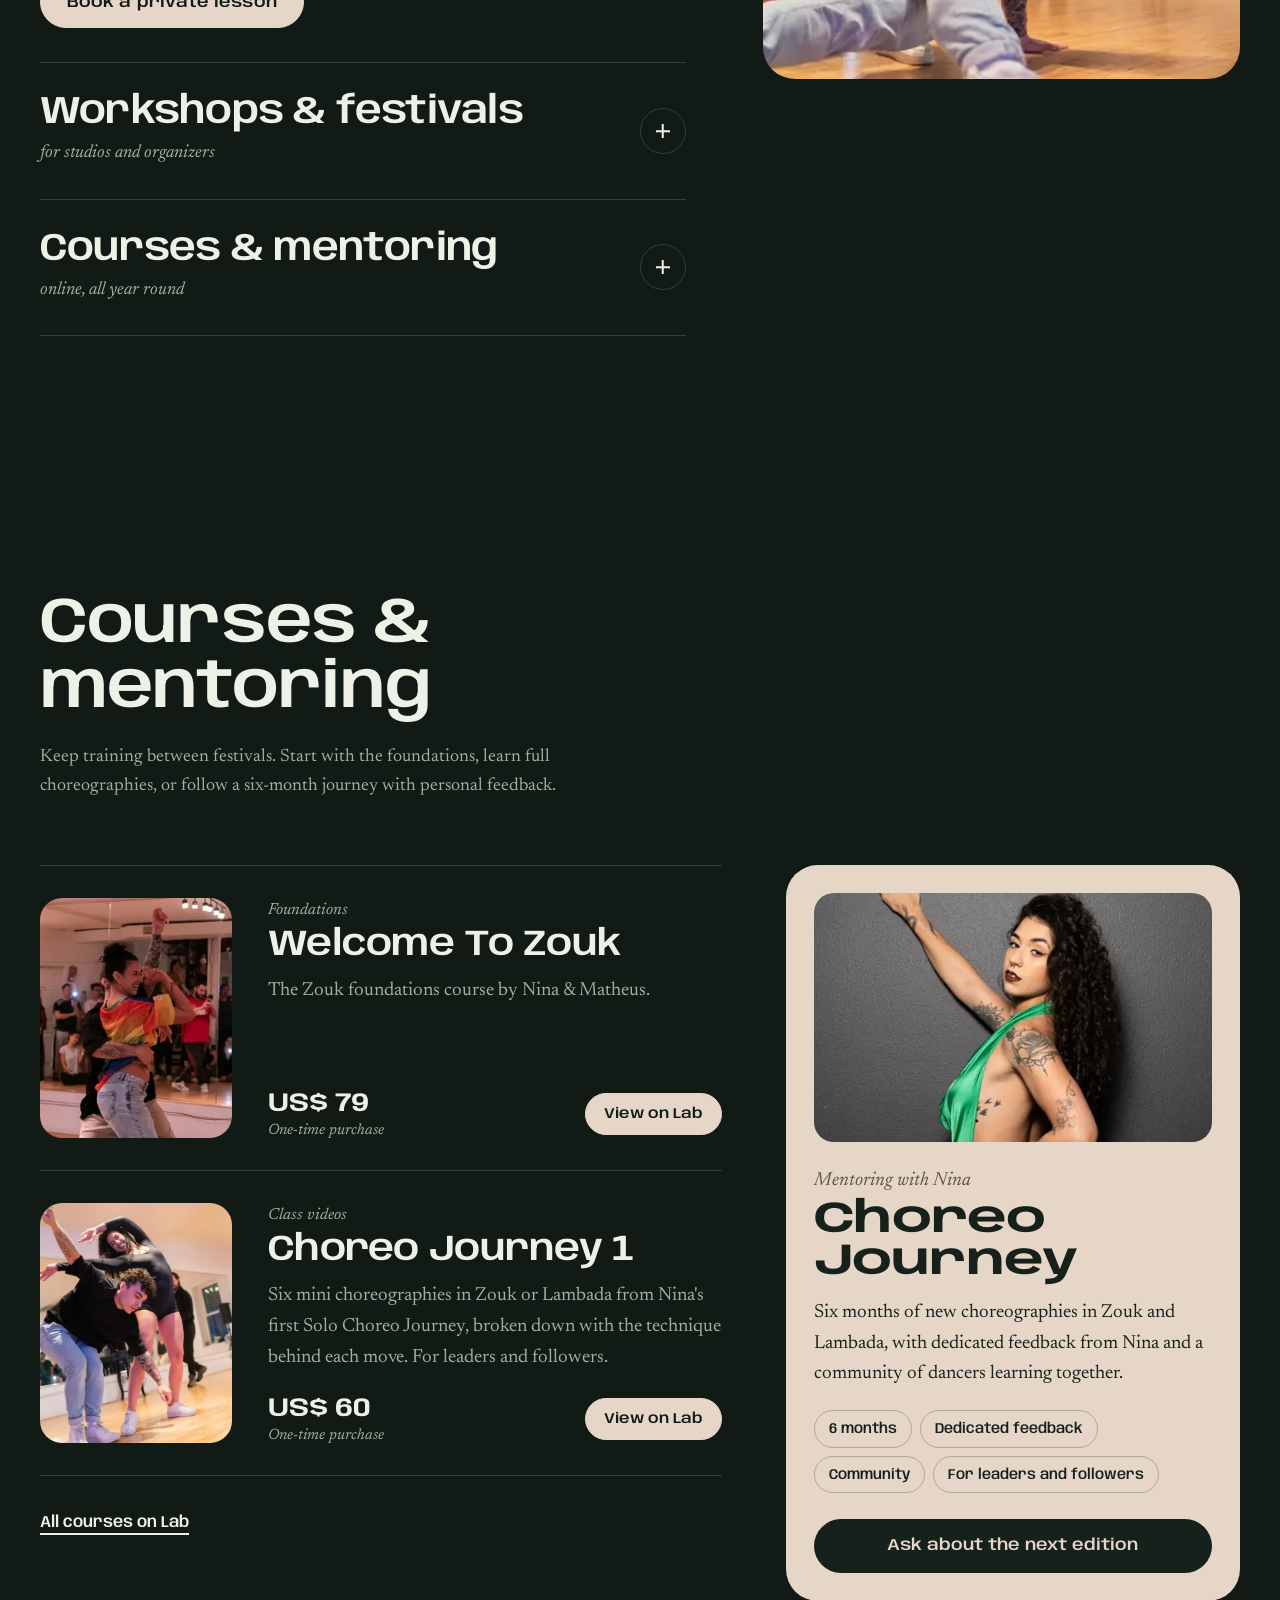
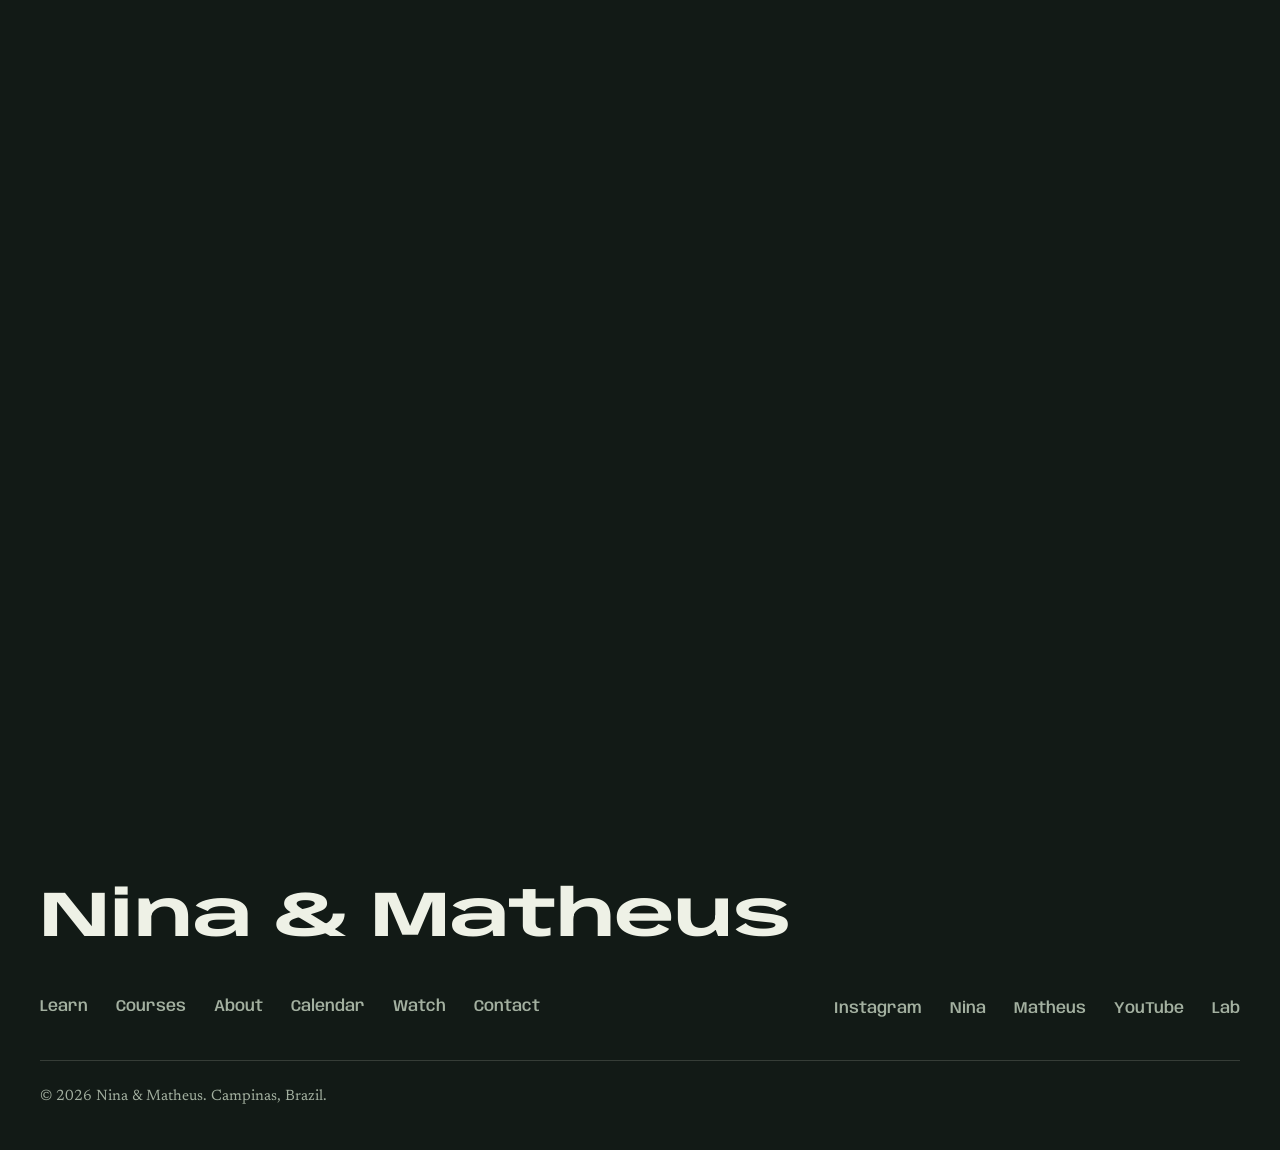
==== commit 22c676ea: "Foto do contato vertical ao lado dos botões (dupla de corpo inteiro), botão do topo sem quebra e mov" ====
--- a/index.html
+++ b/index.html
@@ -21,7 +21,7 @@
   <link rel="preload" as="font" type="font/woff2" href="fonts/anybody-normal-latin.woff2" crossorigin>
   <link rel="preload" as="font" type="font/woff2" href="fonts/newsreader-normal-latin.woff2" crossorigin>
   <link rel="preload" as="image" href="img/hero-duo-800.webp" imagesrcset="img/hero-duo-480.webp 480w, img/hero-duo-800.webp 800w, img/hero-duo-1280.webp 1280w" imagesizes="(max-width: 960px) 76vw, 420px" fetchpriority="high">
-  <link rel="stylesheet" href="styles.css?v=20261127-8">
+  <link rel="stylesheet" href="styles.css?v=20261127-9">
   <script>
     (function () {
       var d = document.documentElement, done = function () { d.classList.add("is-ready"); };
@@ -340,21 +340,25 @@
     <section class="section contact" id="contact" data-tone="jade">
       <div class="wrap">
         <h2 class="contact-title" data-fit data-i18n="contact.title"><span>Let's</span> <span>dance</span></h2>
-        <figure class="contact-photo unveil">
-          <img src="img/contact-street-800.webp" srcset="img/contact-street-480.webp 480w, img/contact-street-800.webp 800w, img/contact-street-1280.webp 1280w" sizes="(max-width: 1320px) 100vw, 1240px" alt="Nina and Matheus on a street in Europe" loading="lazy" decoding="async" width="4000" height="5000">
-        </figure>
-        <div class="contact-grid">
-          <p class="contact-lead" data-i18n="contact.lead">Questions about classes, private lessons or bringing us to your event? Send a message and we'll reply.</p>
-          <div class="actions">
-            <a class="btn" data-wa="wa.hello" data-i18n="contact.wa">Message us on WhatsApp</a>
-            <a class="btn btn-ghost" href="mailto:ninaandmatheus@gmail.com" data-i18n="contact.email">Send an email</a>
-          </div>
-        </div>
-        <dl class="contact-details">
-          <div><dt>WhatsApp</dt><dd><a data-wa="wa.hello">+55 19 99295-5198</a></dd></div>
-          <div><dt data-i18n="contact.emailLabel">Email</dt><dd><a href="mailto:ninaandmatheus@gmail.com">ninaandmatheus@gmail.com</a></dd></div>
-          <div><dt>Instagram</dt><dd><a href="https://www.instagram.com/ninaandmatheus" target="_blank" rel="noopener">@ninaandmatheus</a></dd></div>
-        </dl>
+        <div class="contact-body">
+          <div class="contact-main">
+            <div class="contact-grid">
+              <p class="contact-lead" data-i18n="contact.lead">Questions about classes, private lessons or bringing us to your event? Send a message and we'll reply.</p>
+              <div class="actions">
+                <a class="btn" data-wa="wa.hello" data-i18n="contact.wa">Message us on WhatsApp</a>
+                <a class="btn btn-ghost" href="mailto:ninaandmatheus@gmail.com" data-i18n="contact.email">Send an email</a>
+              </div>
+            </div>
+            <dl class="contact-details">
+              <div><dt>WhatsApp</dt><dd><a data-wa="wa.hello">+55 19 99295-5198</a></dd></div>
+              <div><dt data-i18n="contact.emailLabel">Email</dt><dd><a href="mailto:ninaandmatheus@gmail.com">ninaandmatheus@gmail.com</a></dd></div>
+              <div><dt>Instagram</dt><dd><a href="https://www.instagram.com/ninaandmatheus" target="_blank" rel="noopener">@ninaandmatheus</a></dd></div>
+            </dl>
+          </div>
+          <figure class="contact-photo unveil">
+            <img src="img/contact-street-800.webp" srcset="img/contact-street-480.webp 480w, img/contact-street-800.webp 800w, img/contact-street-1280.webp 1280w" sizes="(max-width: 800px) 100vw, 40vw" alt="Nina and Matheus on a street in Europe" loading="lazy" decoding="async" width="4000" height="5000">
+          </figure>
+        </div>
       </div>
     </section>
   </main>
@@ -383,8 +387,8 @@
     </div>
   </footer>
 
-  <script src="data.js?v=20261127-8"></script>
-  <script src="i18n.js?v=20261127-8"></script>
-  <script src="main.js?v=20261127-8"></script>
+  <script src="data.js?v=20261127-9"></script>
+  <script src="i18n.js?v=20261127-9"></script>
+  <script src="main.js?v=20261127-9"></script>
 </body>
 </html>
--- a/styles.css
+++ b/styles.css
@@ -168,6 +168,7 @@
 .text-link:hover { text-underline-offset: 3px; color: var(--accent); }
 
 /* Header ------------------------------------------------ */
+.header-cta { white-space: nowrap; }
 .site-header {
   position: fixed; inset: 0 0 auto 0; z-index: 50;
   color: var(--fg);
@@ -469,8 +470,11 @@
 .cal-head .section-head { margin-bottom: 0; }
 .cal-photo { width: 220px; aspect-ratio: 3 / 4; overflow: hidden; border-radius: 999px; }
 .cal-photo img { width: 100%; height: 100%; object-fit: cover; object-position: 50% 18%; }
-.contact-photo { aspect-ratio: 16 / 9; overflow: hidden; border-radius: var(--radius-photo); margin-bottom: clamp(40px, 5vw, 64px); }
-.contact-photo img { width: 100%; height: 100%; object-fit: cover; object-position: 50% 2%; }
+.contact-body { display: grid; grid-template-columns: minmax(0, 1.1fr) minmax(0, .9fr); gap: clamp(32px, 5vw, 80px); align-items: center; }
+.contact-main .contact-grid { grid-template-columns: 1fr; align-items: start; }
+.contact-main .contact-details { grid-template-columns: repeat(auto-fit, minmax(250px, 1fr)); }
+.contact-photo { aspect-ratio: 4 / 5; max-height: 640px; overflow: hidden; border-radius: var(--radius-photo); }
+.contact-photo img { width: 100%; height: 100%; object-fit: cover; object-position: 50% 40%; }
 .next-stop { display: flex; flex-wrap: wrap; align-items: baseline; gap: 8px 18px; margin-bottom: 28px; padding: 18px 0; border-block: 1px solid var(--line); }
 .next-label { font-style: italic; color: var(--muted); }
 .next-event { display: flex; flex-wrap: wrap; align-items: baseline; gap: 4px 16px; padding: 0; border: 0; background: none; color: inherit; text-align: left; cursor: pointer; }
@@ -740,7 +744,8 @@
   .cal-head { grid-template-columns: minmax(0, 1fr) 120px; align-items: start; }
   .cal-head-text { flex-direction: column; align-items: stretch; }
   .cal-photo { width: 120px; }
-  .contact-photo { aspect-ratio: 4 / 3; }
+  .contact-body { grid-template-columns: 1fr; }
+  .contact-photo { max-height: 520px; }
   .months { grid-auto-columns: min(82vw, 340px); }
 
   .contact-grid { grid-template-columns: 1fr; }
@@ -765,3 +770,19 @@
 /* Enquadramento das fotos do Kit Mídia */
 .panel img[src*="dj-blue"] { object-position: 50% 12%; }
 .about-photo img { object-position: 50% 30%; }
+
+/* Movimento suave das fotos ao rolar (só transform: roda na placa de vídeo, sem travar) */
+@media (prefers-reduced-motion: no-preference) {
+  @supports (animation-timeline: view()) {
+    .about-photo img, .person-photo img, .contact-photo img, .cal-photo img {
+      animation: drift-photo linear both;
+      animation-timeline: view();
+      animation-range: cover 0% cover 100%;
+      will-change: transform;
+    }
+    @keyframes drift-photo {
+      from { transform: scale(1.12) translateY(-4%); }
+      to { transform: scale(1.12) translateY(4%); }
+    }
+  }
+}
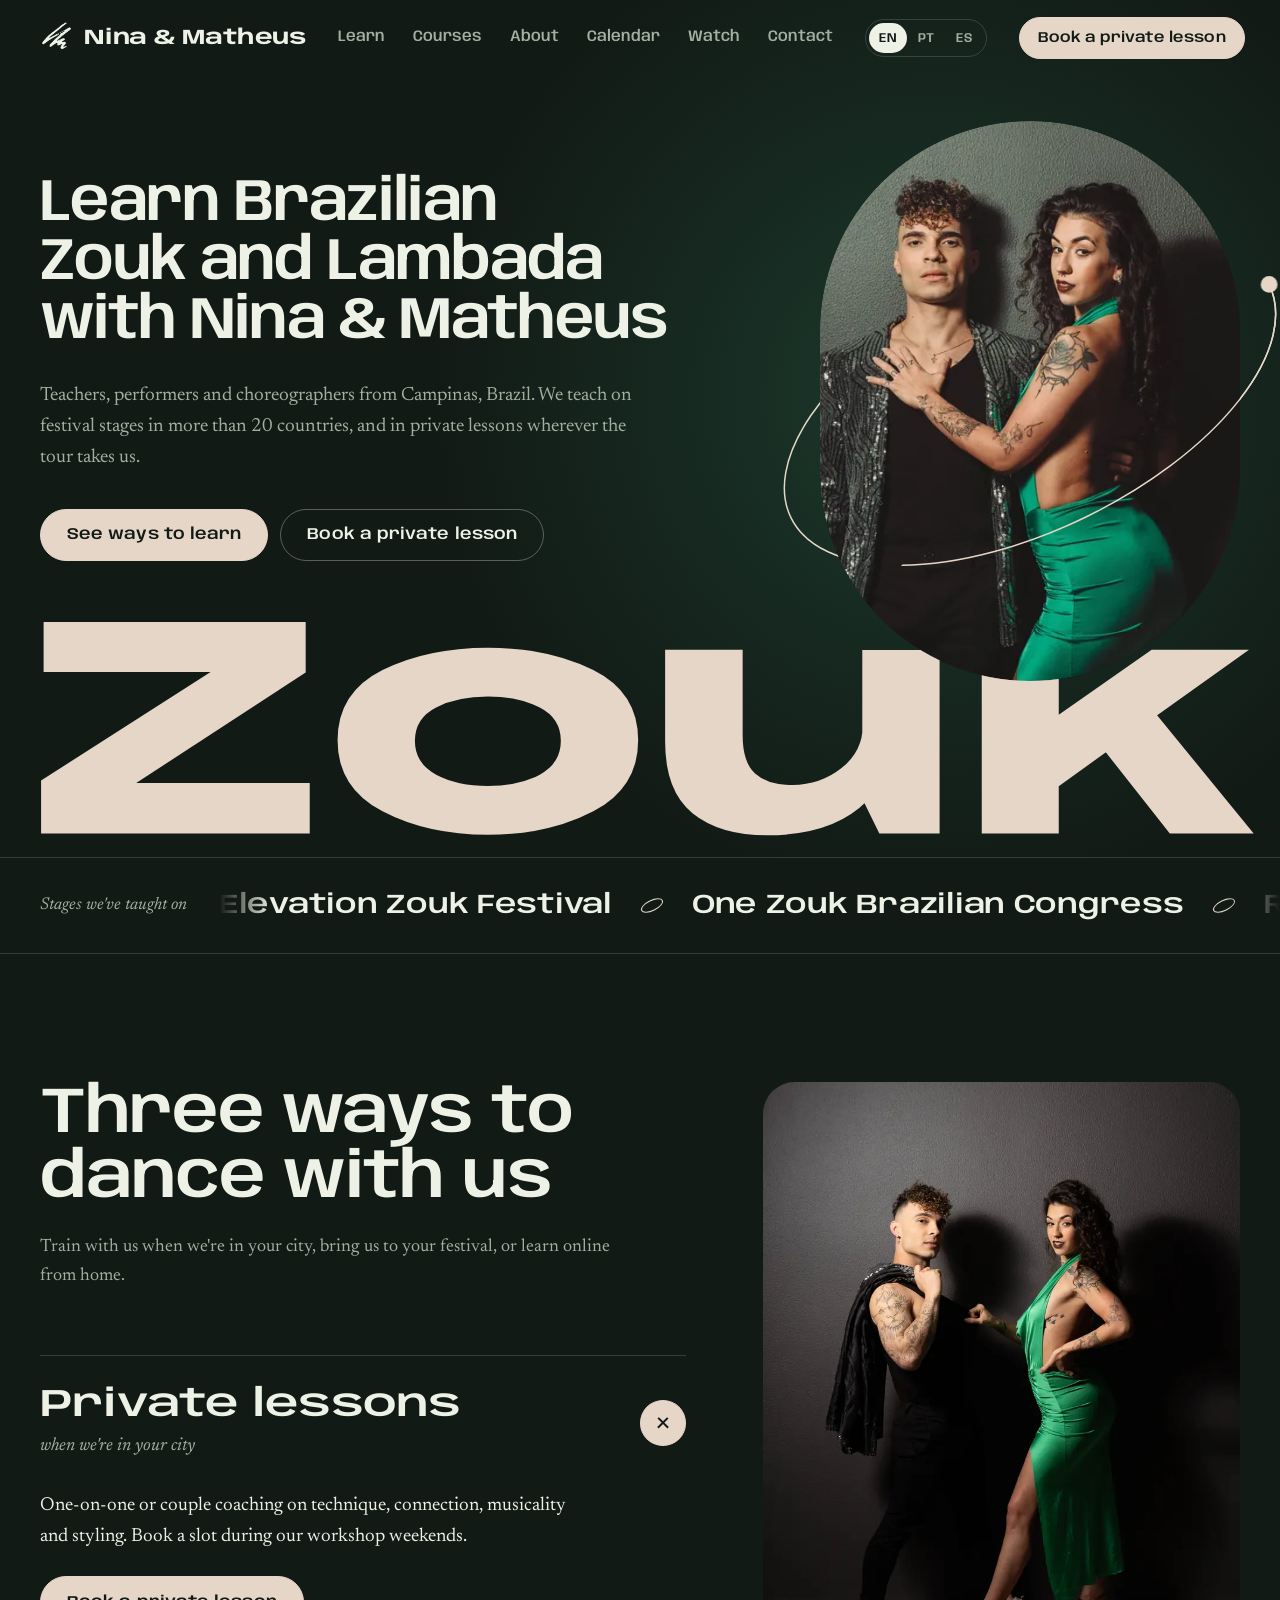
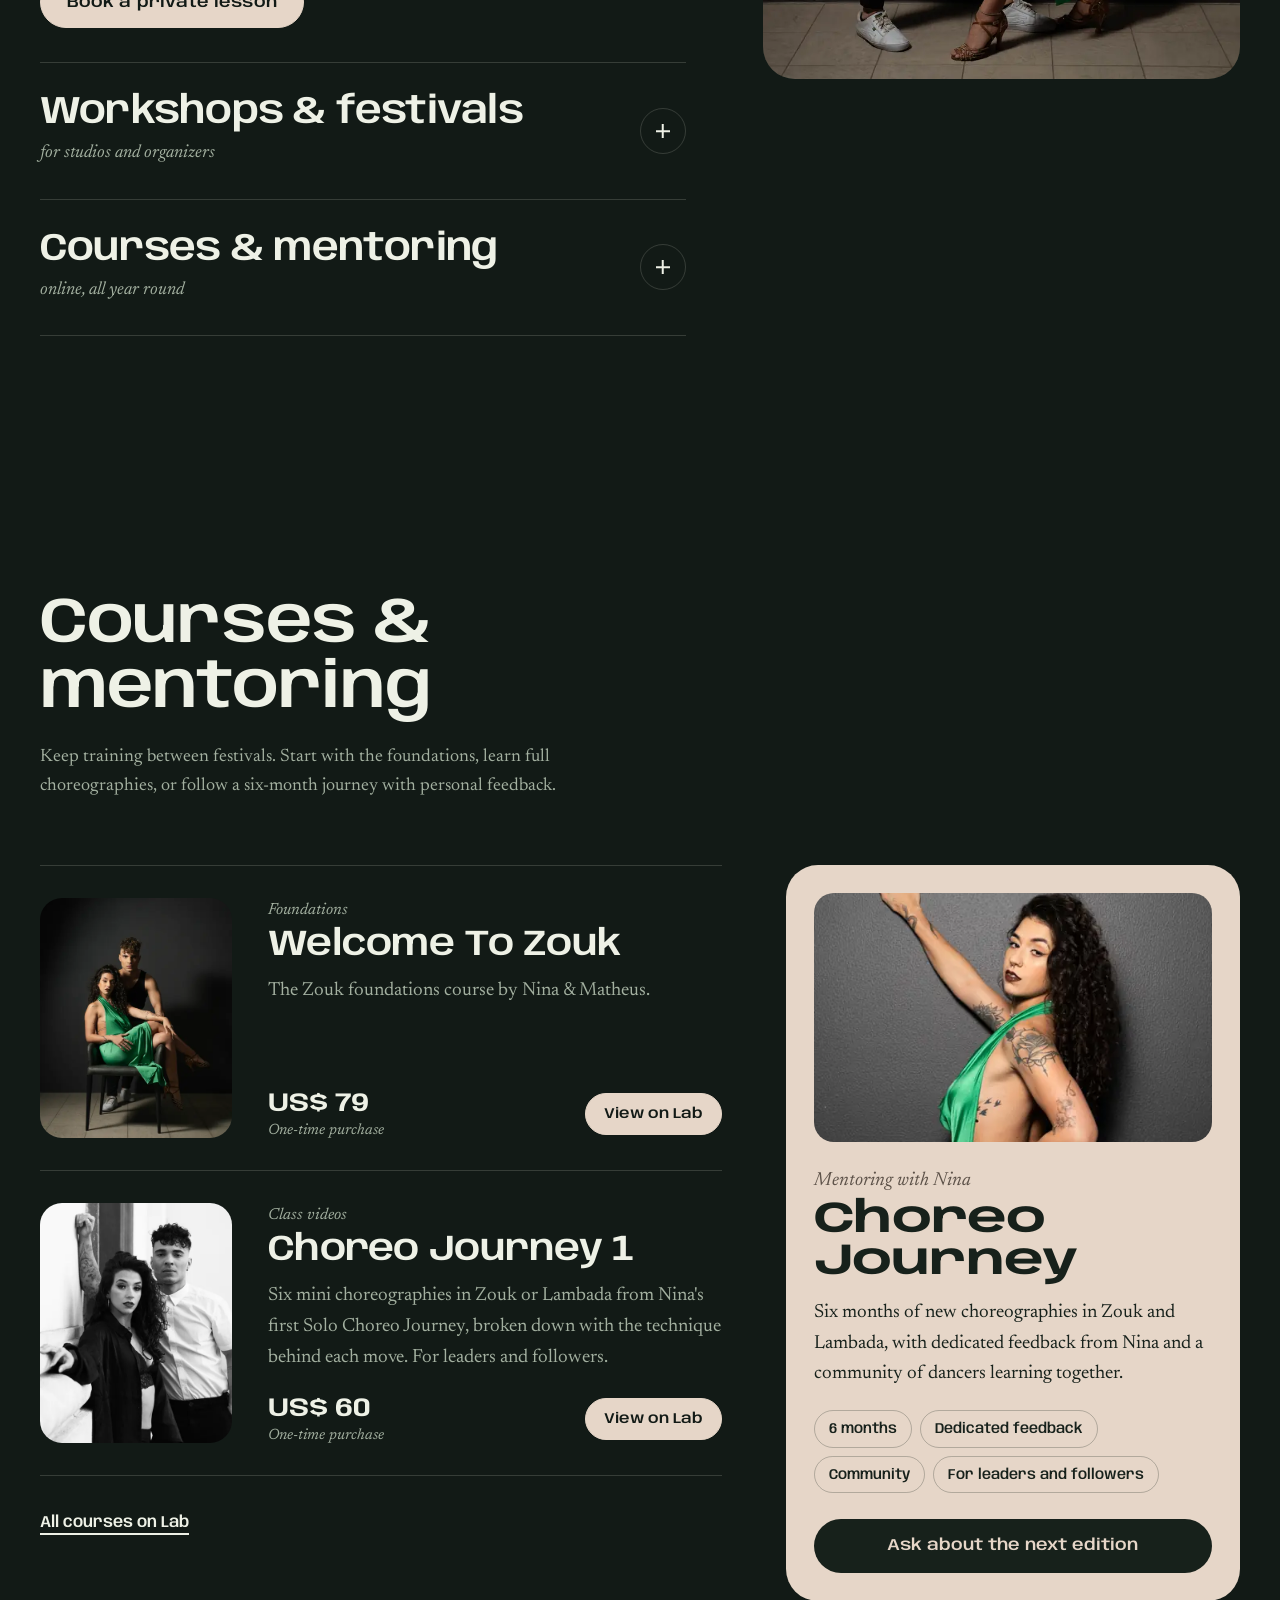
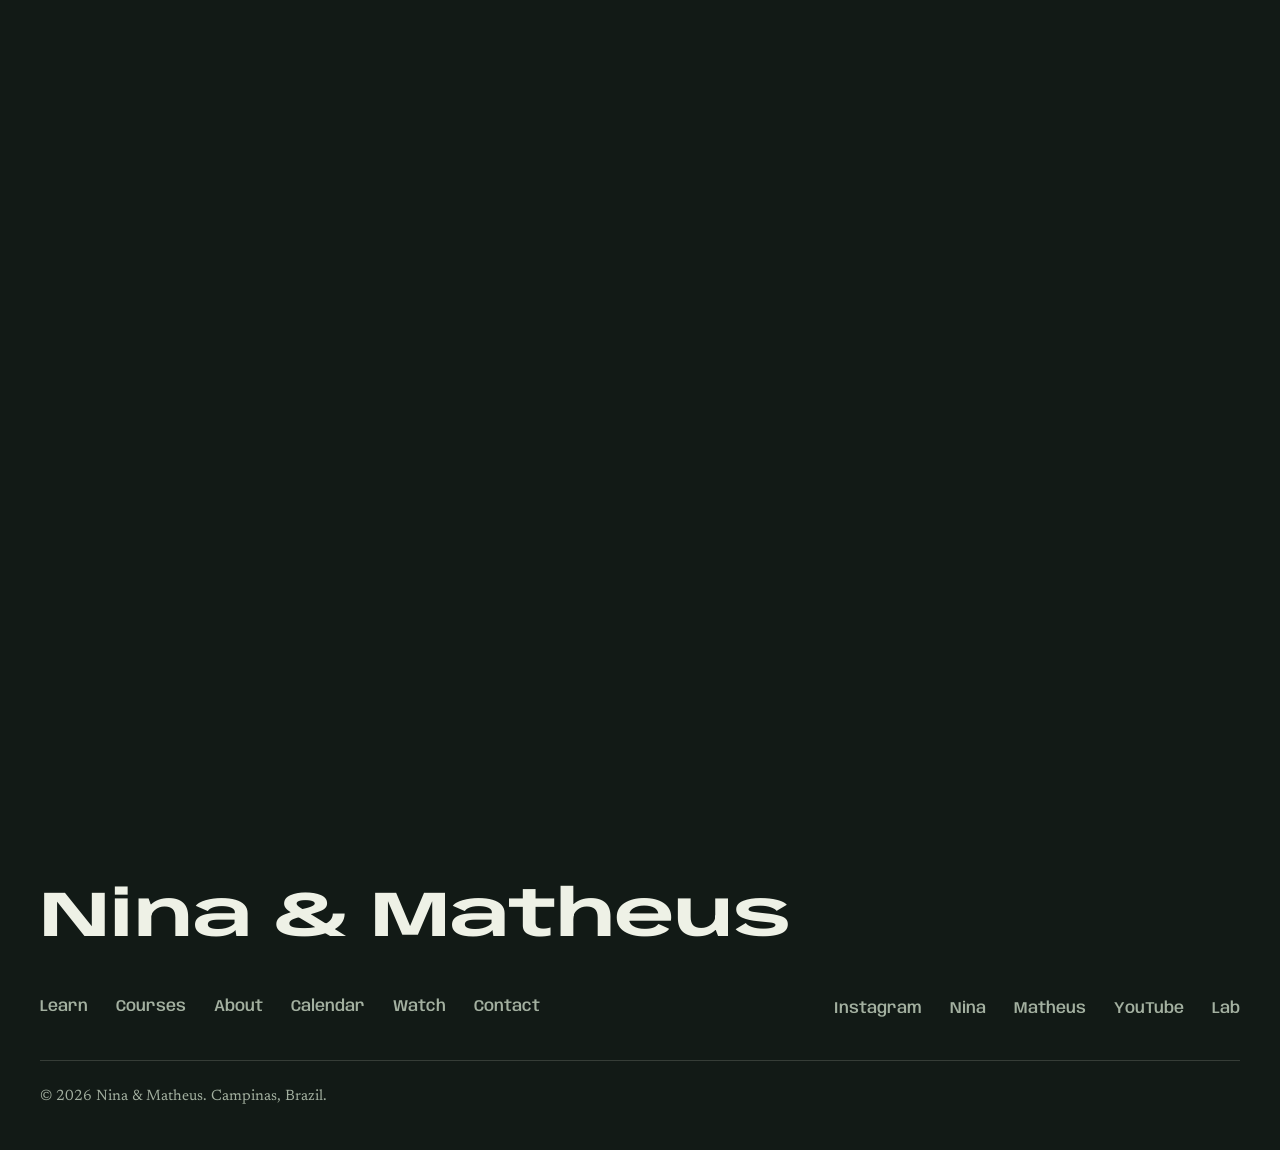
==== commit babd8c66: "Troca as fotos antigas de baixa qualidade por fotos do Kit Mídia Co-Authored-By: Claude Opus 5.5 <no" ====
--- a/index.html
+++ b/index.html
@@ -21,7 +21,7 @@
   <link rel="preload" as="font" type="font/woff2" href="fonts/anybody-normal-latin.woff2" crossorigin>
   <link rel="preload" as="font" type="font/woff2" href="fonts/newsreader-normal-latin.woff2" crossorigin>
   <link rel="preload" as="image" href="img/hero-duo-800.webp" imagesrcset="img/hero-duo-480.webp 480w, img/hero-duo-800.webp 800w, img/hero-duo-1280.webp 1280w" imagesizes="(max-width: 960px) 76vw, 420px" fetchpriority="high">
-  <link rel="stylesheet" href="styles.css?v=20261127-9">
+  <link rel="stylesheet" href="styles.css?v=20261127-10">
   <script>
     (function () {
       var d = document.documentElement, done = function () { d.classList.add("is-ready"); };
@@ -141,7 +141,7 @@
               </h3>
               <div class="offer-panel" id="offer-private" role="region" aria-labelledby="offer-private-btn">
                 <div class="offer-inner"><div class="offer-content">
-                  <img class="offer-img" src="img/private-dip-800.webp" srcset="img/private-dip-480.webp 480w, img/private-dip-800.webp 800w, img/private-dip-1280.webp 1280w" sizes="100vw" alt="" loading="lazy" decoding="async" width="1280" height="855">
+                  <img class="offer-img" src="img/duo-jacket-800.webp" srcset="img/duo-jacket-480.webp 480w, img/duo-jacket-800.webp 800w, img/duo-jacket-1280.webp 1280w" sizes="100vw" alt="" loading="lazy" decoding="async" width="1280" height="855">
                   <p data-i18n="offer.private.text">One-on-one or couple coaching on technique, connection, musicality and styling. Book a slot during our workshop weekends.</p>
                   <a class="btn" data-wa="wa.private" data-i18n="cta.private">Book a private lesson</a>
                 </div></div>
@@ -175,7 +175,7 @@
               </h3>
               <div class="offer-panel" id="offer-online" role="region" aria-labelledby="offer-online-btn">
                 <div class="offer-inner"><div class="offer-content">
-                  <img class="offer-img" src="img/class-nina-800.webp" srcset="img/class-nina-480.webp 480w, img/class-nina-800.webp 800w, img/class-nina-1280.webp 1280w" sizes="100vw" alt="" loading="lazy" decoding="async" width="1280" height="855">
+                  <img class="offer-img" src="img/nina-green-800.webp" srcset="img/nina-green-480.webp 480w, img/nina-green-800.webp 800w, img/nina-green-1280.webp 1280w" sizes="100vw" alt="" loading="lazy" decoding="async" width="1280" height="855">
                   <p data-i18n="offer.online.text">Learn at home with our online courses, or join Nina's Choreo Journey for six months of choreography, feedback and community.</p>
                   <a class="btn" href="#courses" data-i18n="offer.online.cta">See courses &amp; mentoring</a>
                 </div></div>
@@ -185,9 +185,9 @@
         </div>
 
         <div class="learn-media" aria-hidden="true">
-          <img class="is-active" src="img/private-dip-800.webp" srcset="img/private-dip-480.webp 480w, img/private-dip-800.webp 800w, img/private-dip-1280.webp 1280w" sizes="(max-width: 960px) 100vw, 40vw" alt="" loading="lazy" decoding="async">
+          <img class="is-active" src="img/duo-jacket-800.webp" srcset="img/duo-jacket-480.webp 480w, img/duo-jacket-800.webp 800w, img/duo-jacket-1280.webp 1280w" sizes="(max-width: 960px) 100vw, 40vw" alt="" loading="lazy" decoding="async">
           <img src="img/workshop-steps-800.webp" srcset="img/workshop-steps-480.webp 480w, img/workshop-steps-800.webp 800w, img/workshop-steps-1280.webp 1280w" sizes="(max-width: 960px) 100vw, 40vw" alt="" loading="lazy" decoding="async">
-          <img src="img/class-nina-800.webp" srcset="img/class-nina-480.webp 480w, img/class-nina-800.webp 800w, img/class-nina-1280.webp 1280w" sizes="(max-width: 960px) 100vw, 40vw" alt="" loading="lazy" decoding="async">
+          <img src="img/nina-green-800.webp" srcset="img/nina-green-480.webp 480w, img/nina-green-800.webp 800w, img/nina-green-1280.webp 1280w" sizes="(max-width: 960px) 100vw, 40vw" alt="" loading="lazy" decoding="async">
         </div>
       </div>
     </section>
@@ -269,12 +269,12 @@
         </header>
         <ul class="panels" id="panels">
           <li class="panel is-active" tabindex="0">
-            <img src="img/classes-800.webp" srcset="img/classes-480.webp 480w, img/classes-800.webp 800w, img/classes-1280.webp 1280w" sizes="(max-width: 800px) 100vw, 50vw" alt="" loading="lazy" decoding="async">
+            <img src="img/duo-denim-800.webp" srcset="img/duo-denim-480.webp 480w, img/duo-denim-800.webp 800w, img/duo-denim-1280.webp 1280w" sizes="(max-width: 800px) 100vw, 50vw" alt="" loading="lazy" decoding="async">
             <span class="panel-label" aria-hidden="true" data-i18n="work.classes">Classes</span>
             <div class="panel-body"><h3 data-i18n="work.classes">Classes</h3><p data-i18n="work.classes.text">Brazilian Zouk for all levels, Lady &amp; Man Style and performance training.</p></div>
           </li>
           <li class="panel" tabindex="0">
-            <img src="img/performance-800.webp" srcset="img/performance-480.webp 480w, img/performance-800.webp 800w, img/performance-1280.webp 1280w" sizes="(max-width: 800px) 100vw, 50vw" alt="" loading="lazy" decoding="async">
+            <img src="img/duo-buildings-800.webp" srcset="img/duo-buildings-480.webp 480w, img/duo-buildings-800.webp 800w, img/duo-buildings-1280.webp 1280w" sizes="(max-width: 800px) 100vw, 50vw" alt="" loading="lazy" decoding="async">
             <span class="panel-label" aria-hidden="true" data-i18n="work.shows">Performances</span>
             <div class="panel-body"><h3 data-i18n="work.shows">Performances</h3><p data-i18n="work.shows.text">Traditional Zouk, Lambada and lyrical choreographies, weddings included.</p></div>
           </li>
@@ -284,7 +284,7 @@
             <div class="panel-body"><h3 data-i18n="work.dj">DJ sets</h3><p data-i18n="work.dj.text">Curated Zouk sets and live mixing for international events.</p></div>
           </li>
           <li class="panel" tabindex="0">
-            <img src="img/judging-800.webp" srcset="img/judging-480.webp 480w, img/judging-800.webp 800w, img/judging-1280.webp 1280w" sizes="(max-width: 800px) 100vw, 50vw" alt="" loading="lazy" decoding="async">
+            <img src="img/matheus-tank-800.webp" srcset="img/matheus-tank-480.webp 480w, img/matheus-tank-800.webp 800w, img/matheus-tank-1280.webp 1280w" sizes="(max-width: 800px) 100vw, 50vw" alt="" loading="lazy" decoding="async">
             <span class="panel-label" aria-hidden="true" data-i18n="work.judging">Judging</span>
             <div class="panel-body"><h3 data-i18n="work.judging">Judging</h3><p data-i18n="work.judging.text">Official BZDC judges, and competition champions themselves.</p></div>
           </li>
@@ -387,8 +387,8 @@
     </div>
   </footer>
 
-  <script src="data.js?v=20261127-9"></script>
-  <script src="i18n.js?v=20261127-9"></script>
-  <script src="main.js?v=20261127-9"></script>
+  <script src="data.js?v=20261127-10"></script>
+  <script src="i18n.js?v=20261127-10"></script>
+  <script src="main.js?v=20261127-10"></script>
 </body>
 </html>
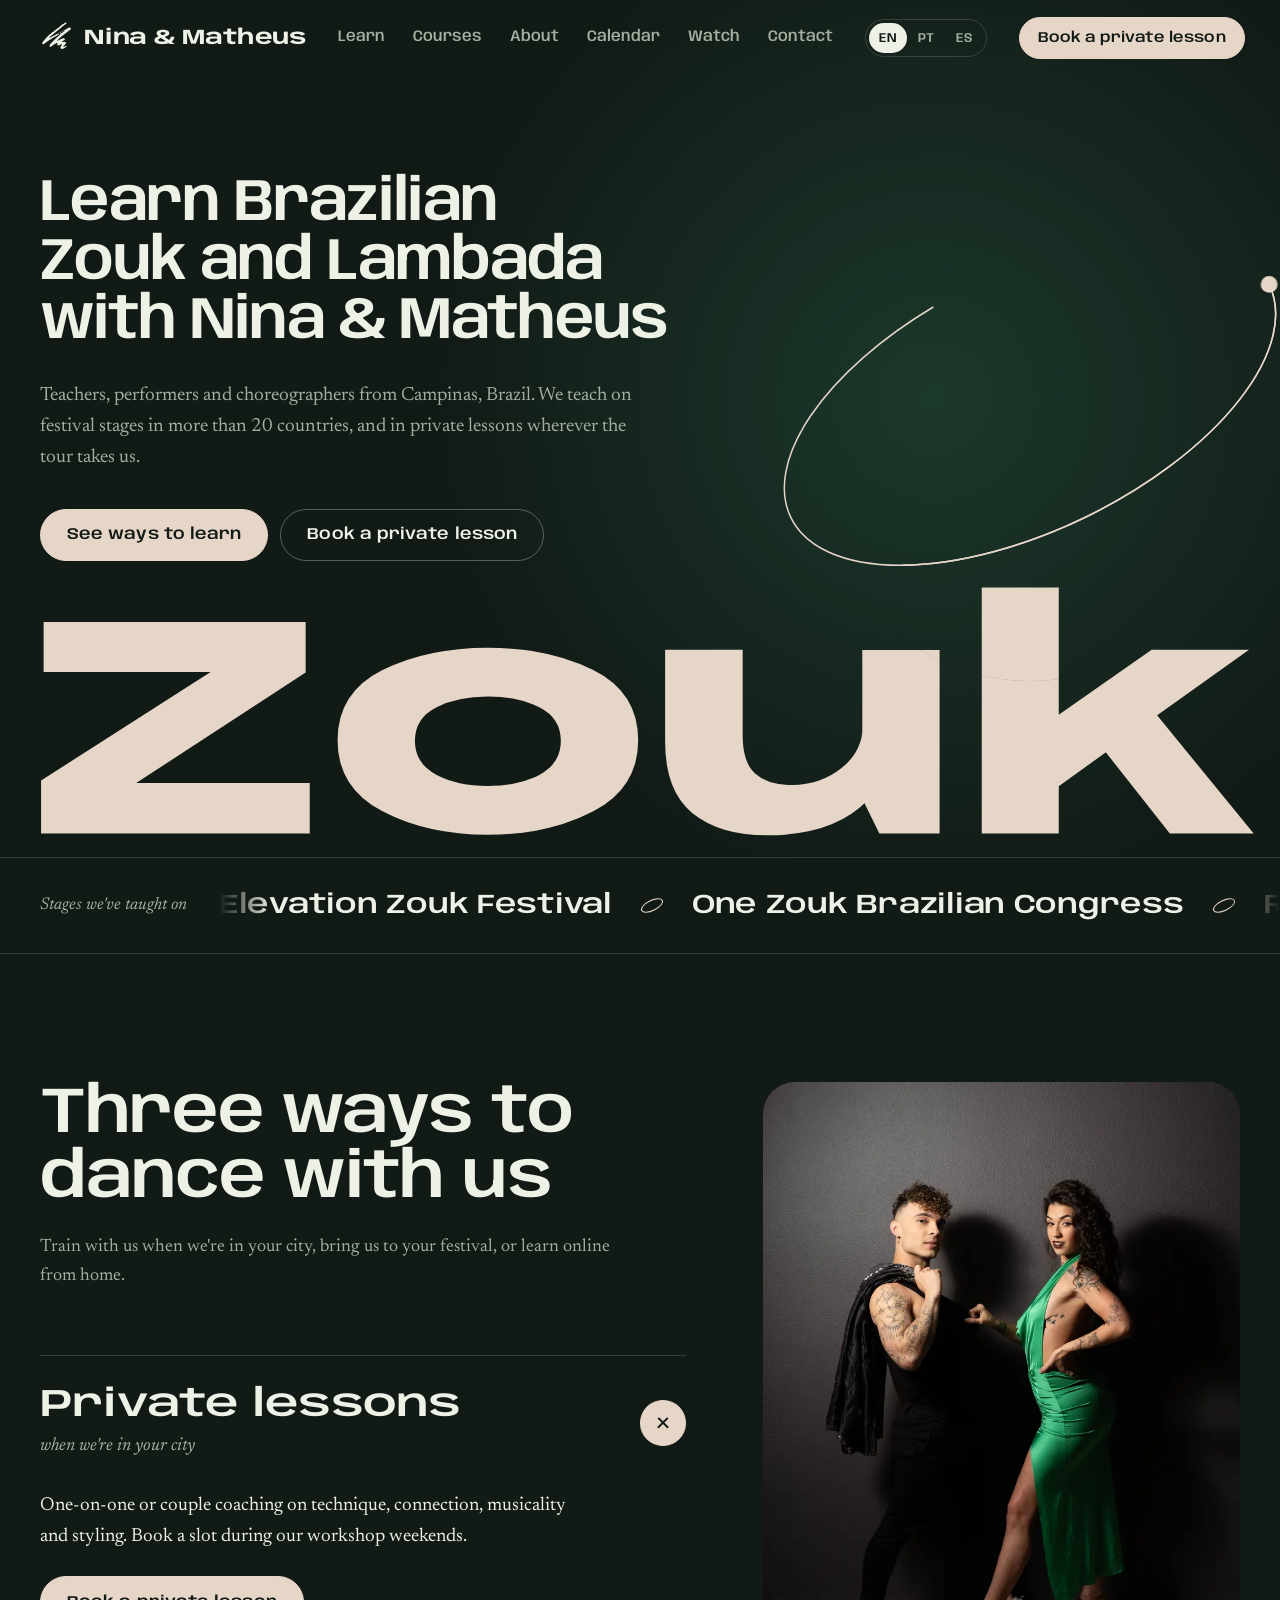
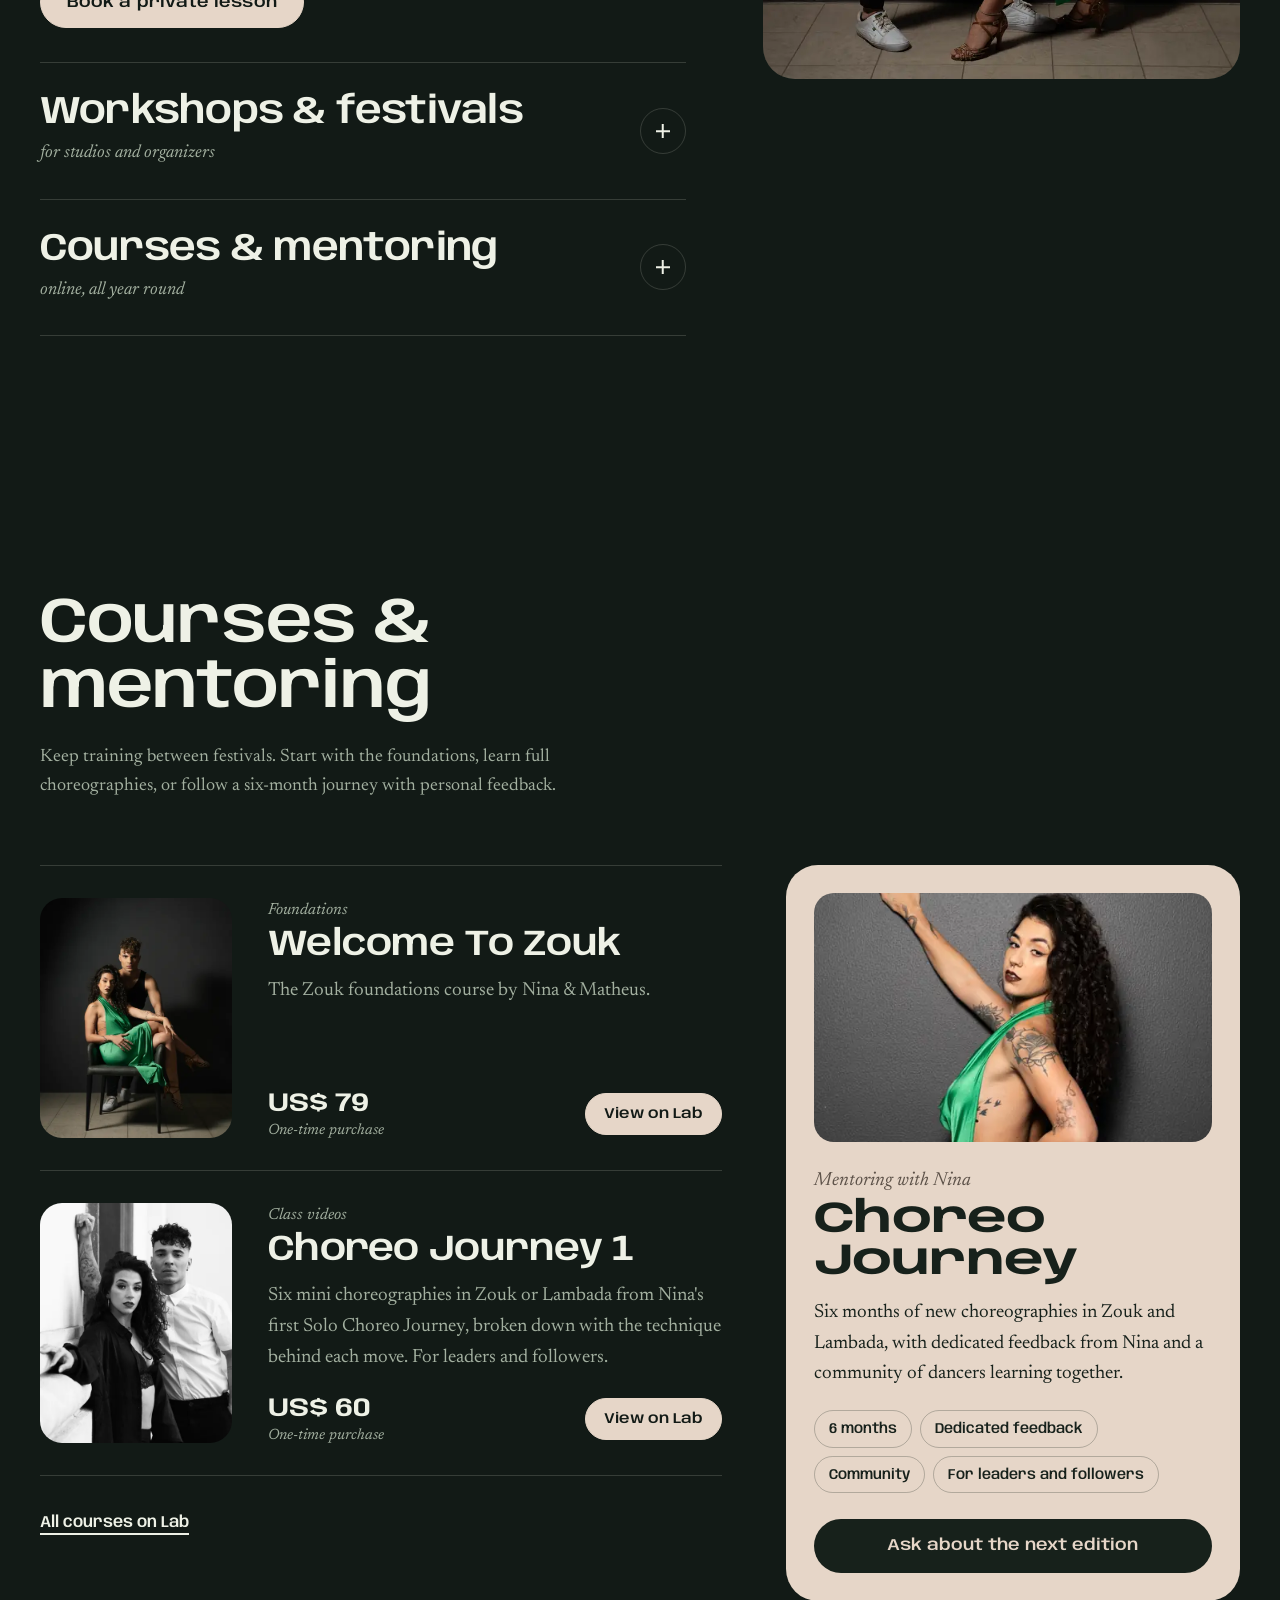
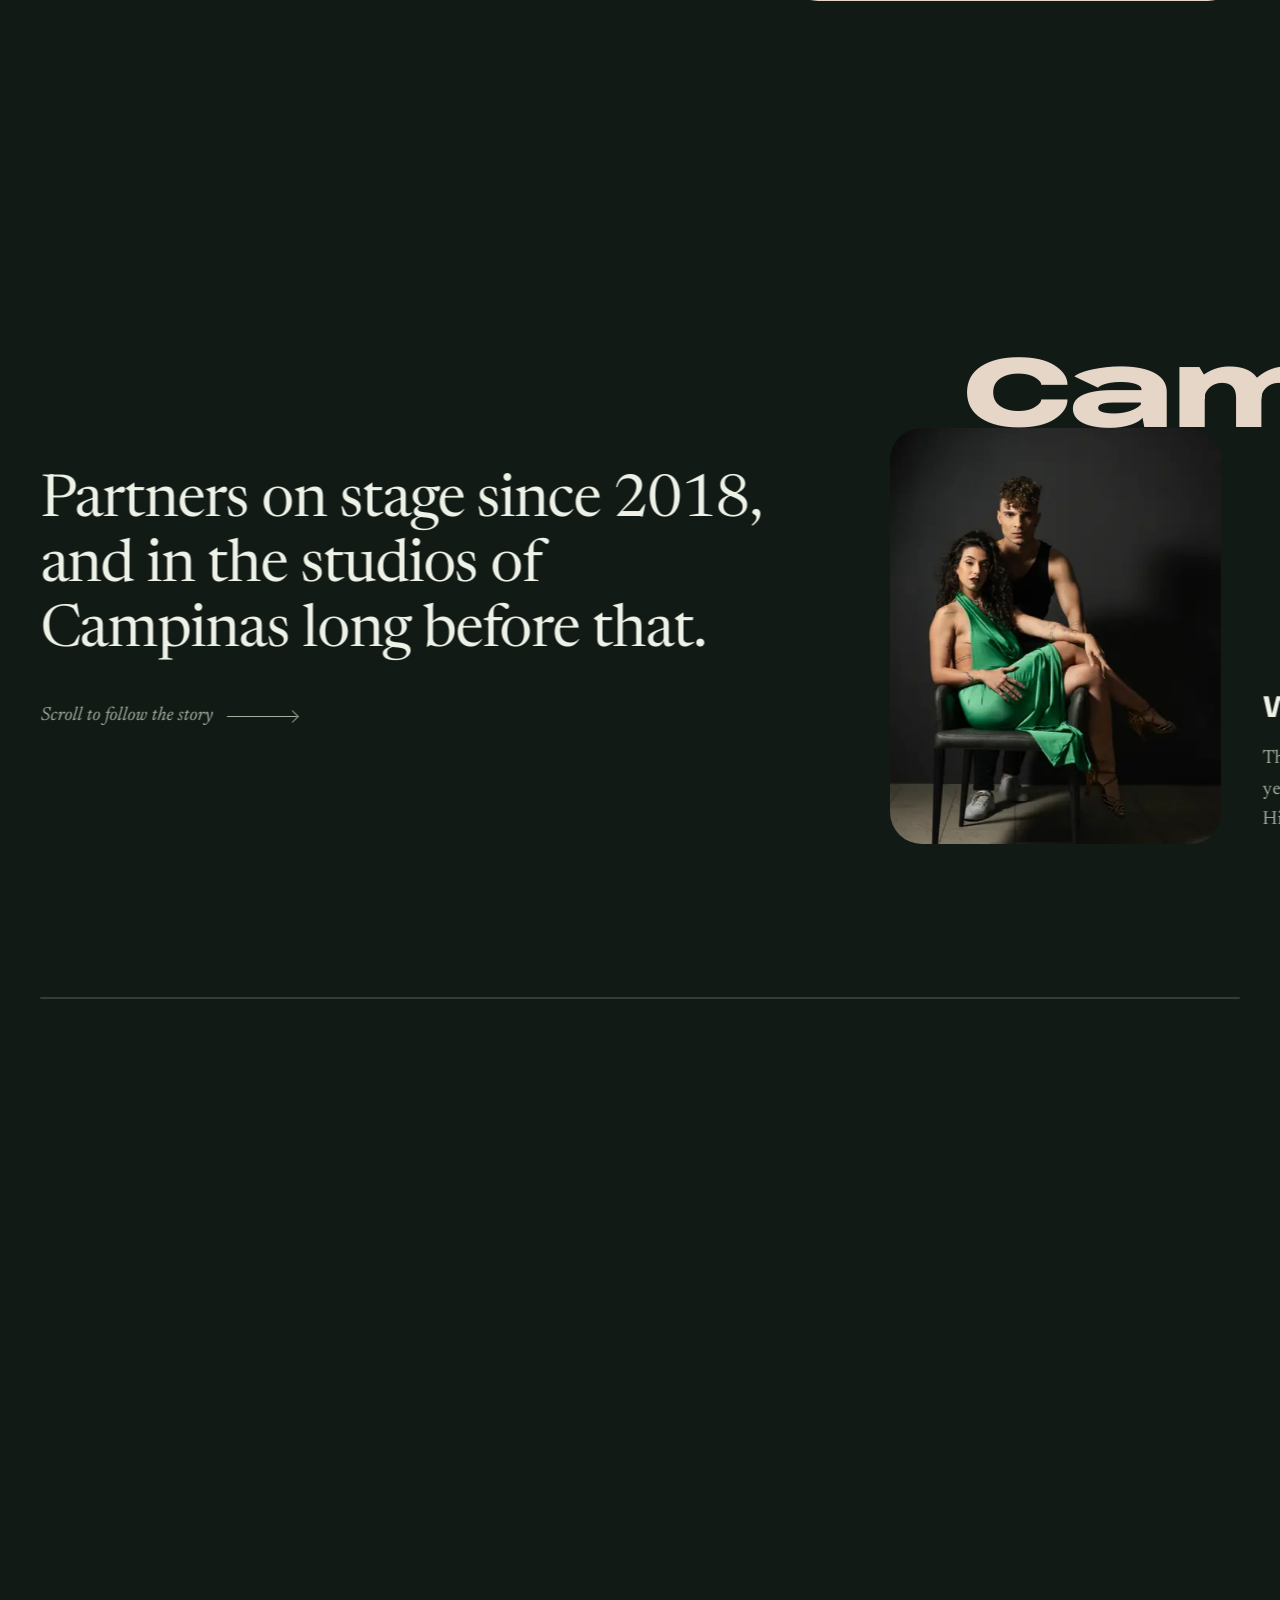
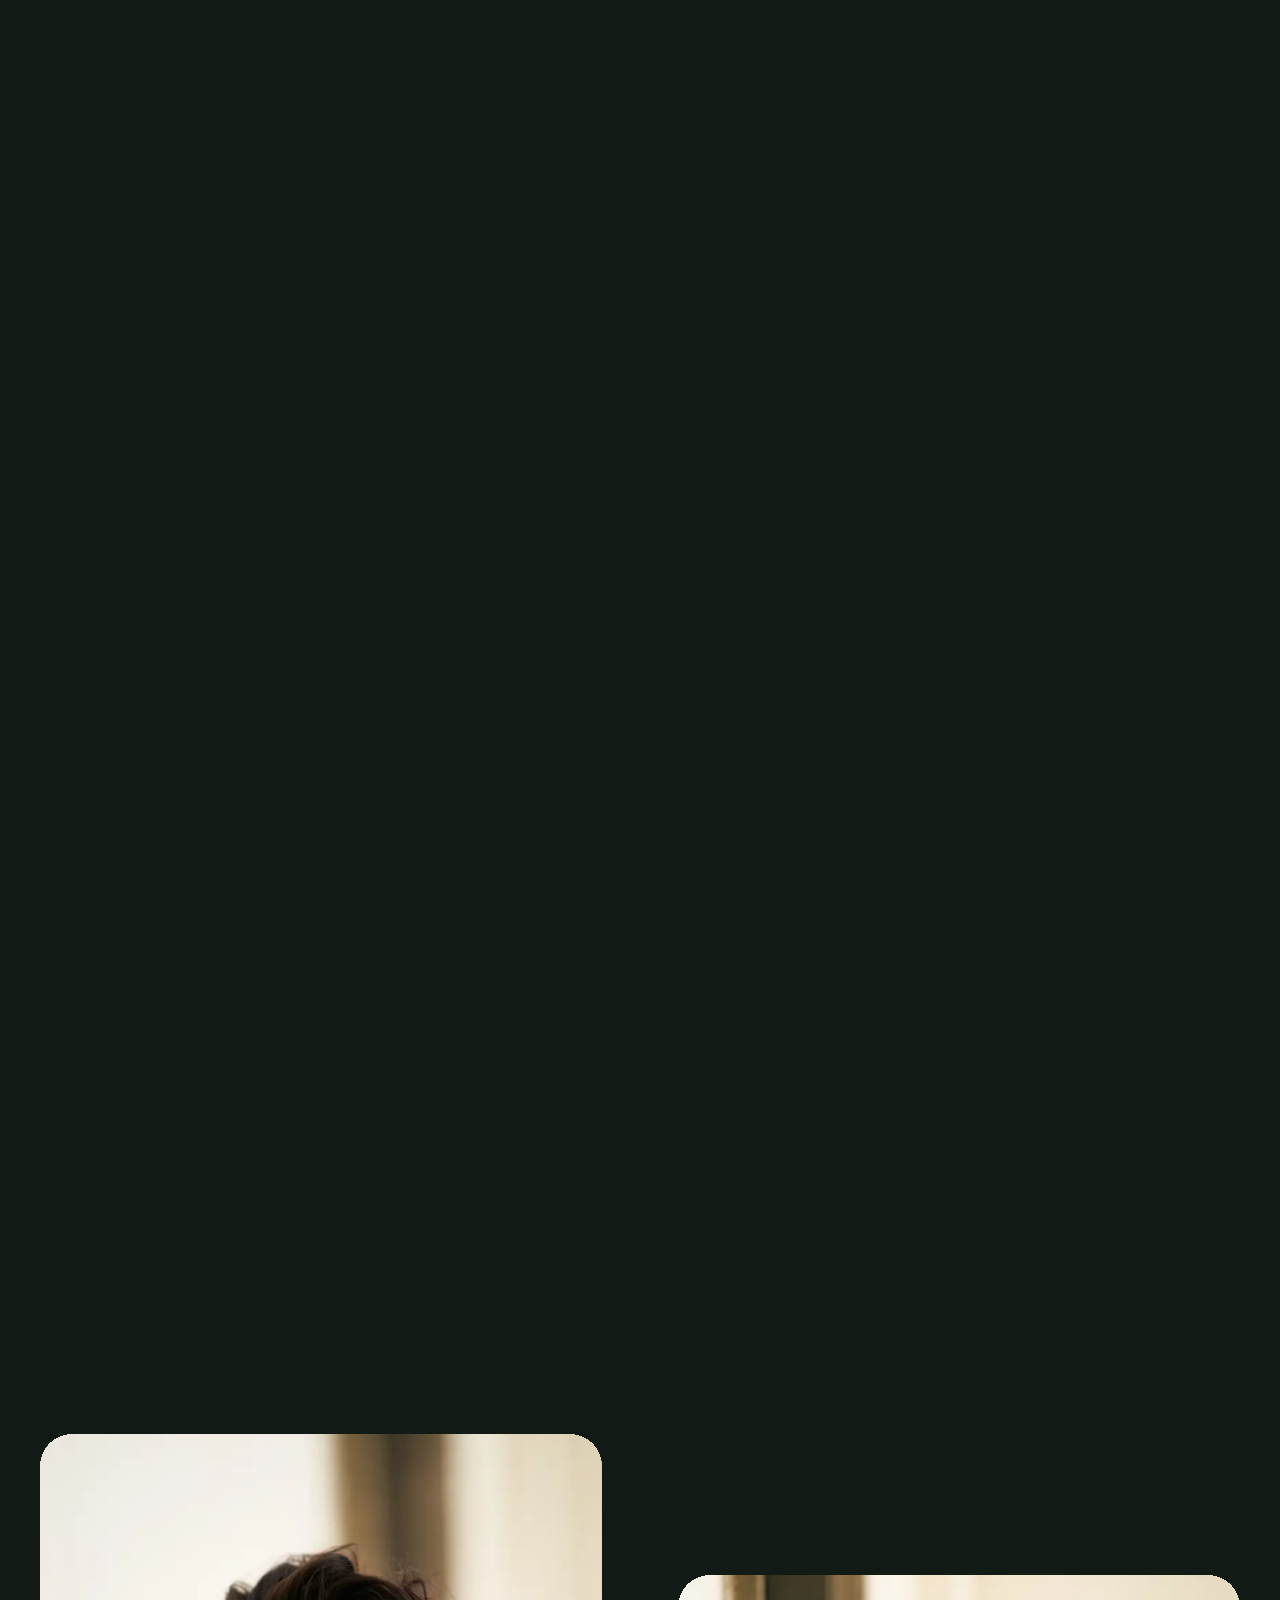
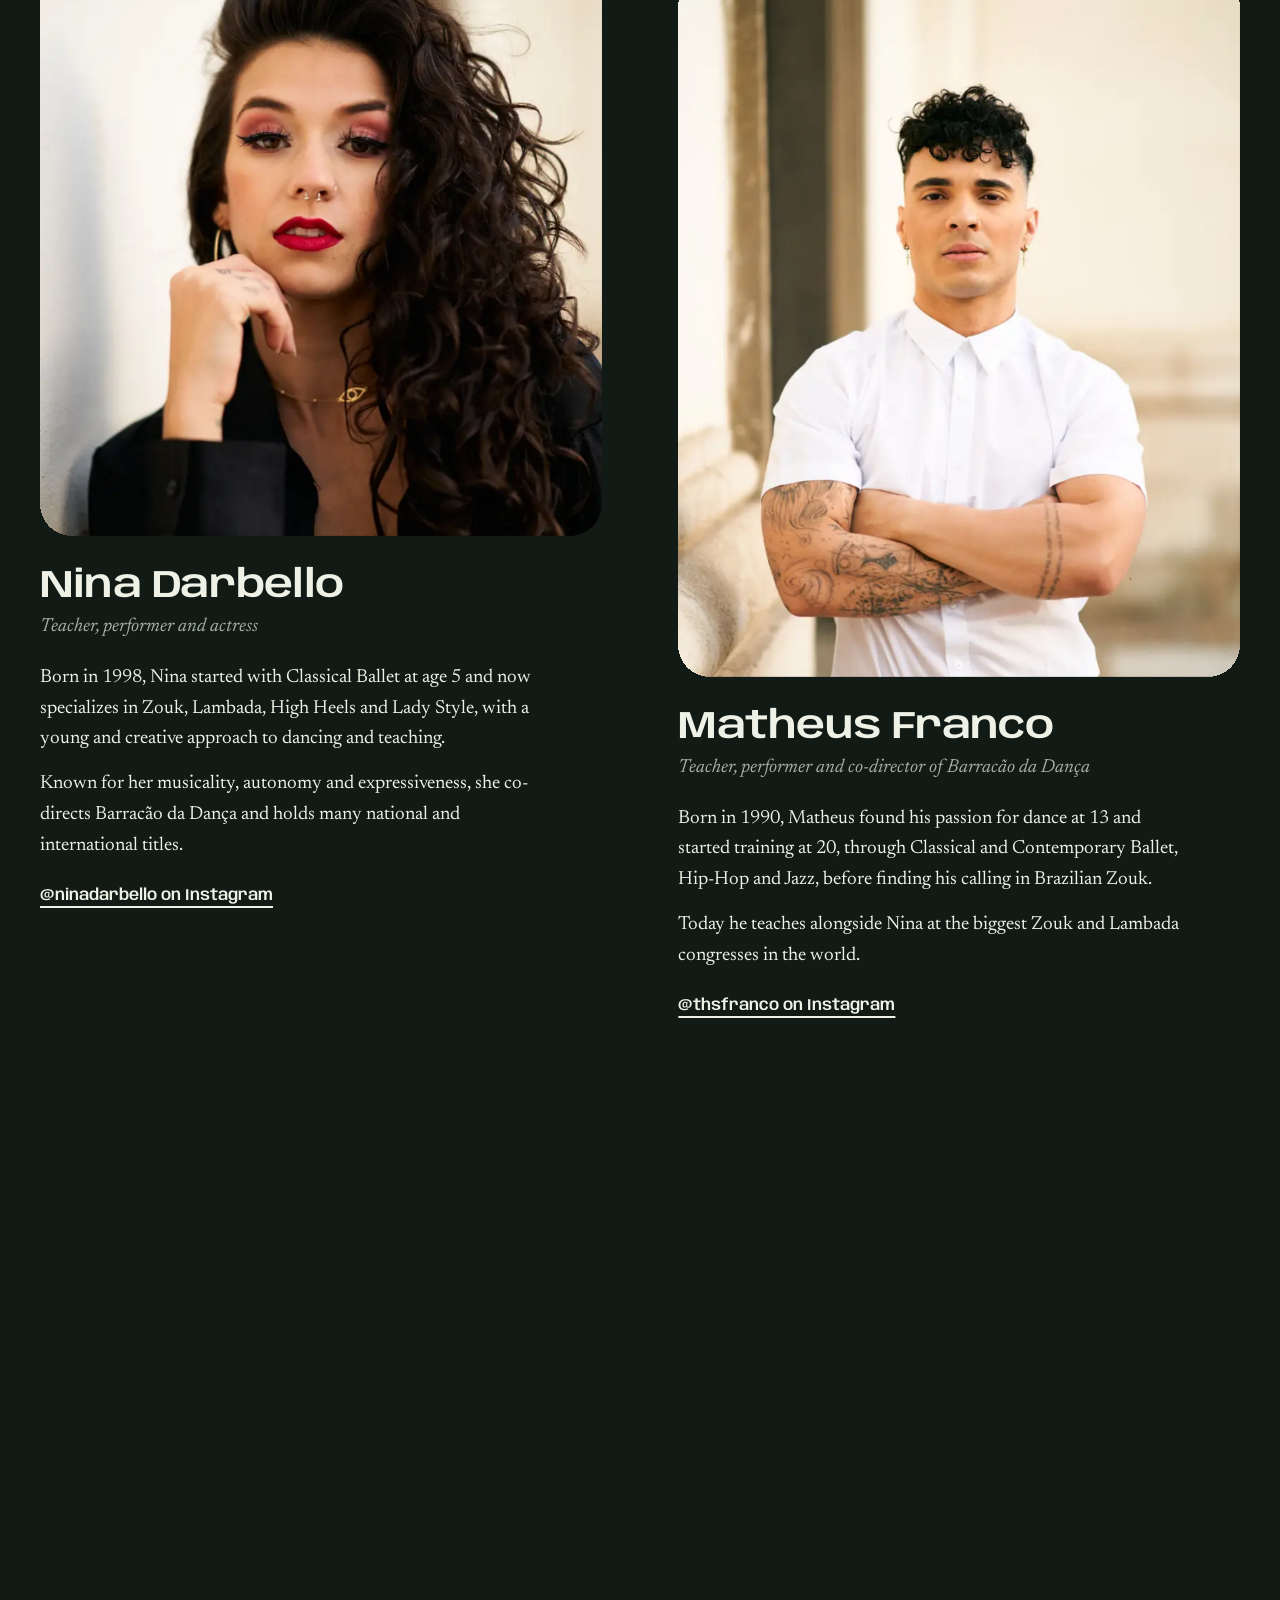
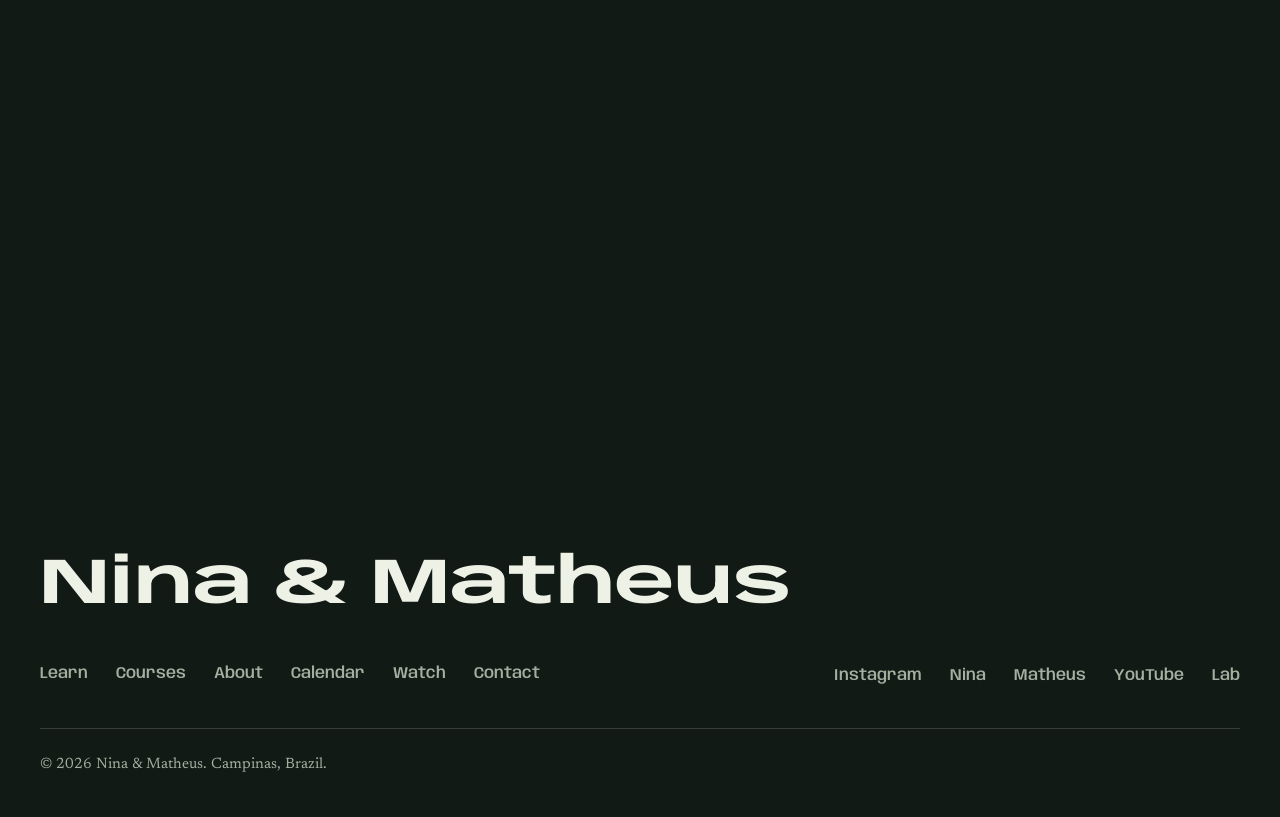
==== commit e94cca28: "Mapa da turnê, história na horizontal e palavras com foto que segue o mouse - Calendário: mapa-múndi" ====
--- a/index.html
+++ b/index.html
@@ -21,7 +21,7 @@
   <link rel="preload" as="font" type="font/woff2" href="fonts/anybody-normal-latin.woff2" crossorigin>
   <link rel="preload" as="font" type="font/woff2" href="fonts/newsreader-normal-latin.woff2" crossorigin>
   <link rel="preload" as="image" href="img/hero-duo-800.webp" imagesrcset="img/hero-duo-480.webp 480w, img/hero-duo-800.webp 800w, img/hero-duo-1280.webp 1280w" imagesizes="(max-width: 960px) 76vw, 420px" fetchpriority="high">
-  <link rel="stylesheet" href="styles.css?v=20261127-10">
+  <link rel="stylesheet" href="styles.css?v=20261127-11">
   <script>
     (function () {
       var d = document.documentElement, done = function () { d.classList.add("is-ready"); };
@@ -225,14 +225,47 @@
 
     <!-- ABOUT -->
     <section class="section about" id="about" data-tone="sand">
-      <div class="wrap about-top">
-        <h2 class="statement" data-i18n="about.title">Partners on stage since 2018, and in the studios of Campinas long before that.</h2>
-        <figure class="about-photo unveil">
-          <img src="img/about-kick-800.webp" srcset="img/about-kick-480.webp 480w, img/about-kick-800.webp 800w, img/about-kick-1280.webp 1280w" sizes="(max-width: 800px) 100vw, 40vw" alt="Nina and Matheus dancing in the studio" loading="lazy" decoding="async" width="1280" height="855">
-        </figure>
-        <div class="about-text">
-          <p data-i18n="about.p1">Their dance spans Zouk, Lambada and Forró, built on years of Classical and Contemporary Ballet, Jazz and Hip-Hop. That mix shapes the way they teach.</p>
-          <p data-i18n="about.p2">At home they direct Barracão da Dança, a community of more than 320 students in Campinas.</p>
+      <div class="story" id="story">
+        <div class="story-sticky">
+          <div class="story-track" id="story-track">
+            <article class="chapter chapter--intro">
+              <h2 class="statement" data-i18n="about.title">Partners on stage since 2018, and in the studios of Campinas long before that.</h2>
+              <p class="story-hint"><span data-i18n="story.hint">Scroll to follow the story</span><i aria-hidden="true"></i></p>
+            </article>
+            <article class="chapter">
+              <p class="chapter-mark" aria-hidden="true">Campinas</p>
+              <figure class="chapter-photo"><img src="img/duo-sitting-800.webp" srcset="img/duo-sitting-480.webp 480w, img/duo-sitting-800.webp 800w, img/duo-sitting-1280.webp 1280w" sizes="(max-width: 900px) 80vw, 420px" alt="Nina and Matheus in the studio" loading="lazy" decoding="async" width="6055" height="7569"></figure>
+              <div class="chapter-text">
+                <h3 data-i18n="story.c1.title">Where it all started</h3>
+                <p data-i18n="about.p1">Their dance spans Zouk, Lambada and Forró, built on years of Classical and Contemporary Ballet, Jazz and Hip-Hop. That mix shapes the way they teach.</p>
+              </div>
+            </article>
+            <article class="chapter">
+              <p class="chapter-mark" aria-hidden="true">2018</p>
+              <figure class="chapter-photo"><img src="img/about-kick-800.webp" srcset="img/about-kick-480.webp 480w, img/about-kick-800.webp 800w, img/about-kick-1280.webp 1280w" sizes="(max-width: 900px) 80vw, 420px" alt="Nina and Matheus dancing outdoors" loading="lazy" decoding="async" width="6336" height="9504"></figure>
+              <div class="chapter-text">
+                <h3 data-i18n="story.c2.title">Partners on stage</h3>
+                <p data-i18n="story.c2.text">Their official partnership began in 2018. Since then, every class, choreography and show has been built by the two of them together.</p>
+              </div>
+            </article>
+            <article class="chapter">
+              <p class="chapter-mark" aria-hidden="true">20+</p>
+              <figure class="chapter-photo"><img src="img/duo-buildings-800.webp" srcset="img/duo-buildings-480.webp 480w, img/duo-buildings-800.webp 800w, img/duo-buildings-1280.webp 1280w" sizes="(max-width: 900px) 80vw, 420px" alt="Nina and Matheus in front of city buildings" loading="lazy" decoding="async" width="6336" height="7920"></figure>
+              <div class="chapter-text">
+                <h3 data-i18n="story.c3.title">Countries taught in</h3>
+                <p data-i18n="story.c3.text">From Rio to Taipei, from Miami to Katowice: they teach and perform at the biggest Zouk and Lambada congresses in the world.</p>
+              </div>
+            </article>
+            <article class="chapter">
+              <p class="chapter-mark" aria-hidden="true">320+</p>
+              <figure class="chapter-photo"><img src="img/duo-bw-800.webp" srcset="img/duo-bw-480.webp 480w, img/duo-bw-800.webp 800w, img/duo-bw-1280.webp 1280w" sizes="(max-width: 900px) 80vw, 420px" alt="Nina and Matheus in black and white" loading="lazy" decoding="async" width="4000" height="5000"></figure>
+              <div class="chapter-text">
+                <h3>Barracão da Dança</h3>
+                <p data-i18n="about.p2">At home they direct Barracão da Dança, a community of more than 320 students in Campinas.</p>
+              </div>
+            </article>
+          </div>
+          <div class="story-progress" aria-hidden="true"><span id="story-bar"></span></div>
         </div>
       </div>
 
@@ -267,28 +300,34 @@
         <header class="section-head">
           <h2 data-i18n="work.title">In the studio, on stage, behind the decks and at the judges' table</h2>
         </header>
-        <ul class="panels" id="panels">
-          <li class="panel is-active" tabindex="0">
-            <img src="img/duo-denim-800.webp" srcset="img/duo-denim-480.webp 480w, img/duo-denim-800.webp 800w, img/duo-denim-1280.webp 1280w" sizes="(max-width: 800px) 100vw, 50vw" alt="" loading="lazy" decoding="async">
-            <span class="panel-label" aria-hidden="true" data-i18n="work.classes">Classes</span>
-            <div class="panel-body"><h3 data-i18n="work.classes">Classes</h3><p data-i18n="work.classes.text">Brazilian Zouk for all levels, Lady &amp; Man Style and performance training.</p></div>
+        <ul class="skills" id="skills">
+          <li class="skill" data-img="0" tabindex="0">
+            <img class="skill-thumb" src="img/duo-denim-480.webp" alt="" loading="lazy" decoding="async">
+            <span class="skill-word" data-i18n="work.classes">Classes</span>
+            <span class="skill-text" data-i18n="work.classes.text">Brazilian Zouk for all levels, Lady &amp; Man Style and performance training.</span>
           </li>
-          <li class="panel" tabindex="0">
-            <img src="img/duo-buildings-800.webp" srcset="img/duo-buildings-480.webp 480w, img/duo-buildings-800.webp 800w, img/duo-buildings-1280.webp 1280w" sizes="(max-width: 800px) 100vw, 50vw" alt="" loading="lazy" decoding="async">
-            <span class="panel-label" aria-hidden="true" data-i18n="work.shows">Performances</span>
-            <div class="panel-body"><h3 data-i18n="work.shows">Performances</h3><p data-i18n="work.shows.text">Traditional Zouk, Lambada and lyrical choreographies, weddings included.</p></div>
+          <li class="skill" data-img="1" tabindex="0">
+            <img class="skill-thumb" src="img/hero-duo-480.webp" alt="" loading="lazy" decoding="async">
+            <span class="skill-word" data-i18n="work.shows">Performances</span>
+            <span class="skill-text" data-i18n="work.shows.text">Traditional Zouk, Lambada and lyrical choreographies, weddings included.</span>
           </li>
-          <li class="panel" tabindex="0">
-            <img src="img/dj-blue-800.webp" srcset="img/dj-blue-480.webp 480w, img/dj-blue-800.webp 800w, img/dj-blue-1280.webp 1280w" sizes="(max-width: 800px) 100vw, 50vw" alt="" loading="lazy" decoding="async">
-            <span class="panel-label" aria-hidden="true" data-i18n="work.dj">DJ sets</span>
-            <div class="panel-body"><h3 data-i18n="work.dj">DJ sets</h3><p data-i18n="work.dj.text">Curated Zouk sets and live mixing for international events.</p></div>
+          <li class="skill" data-img="2" tabindex="0">
+            <img class="skill-thumb" src="img/dj-blue-480.webp" alt="" loading="lazy" decoding="async">
+            <span class="skill-word" data-i18n="work.dj">DJ sets</span>
+            <span class="skill-text" data-i18n="work.dj.text">Curated Zouk sets and live mixing for international events.</span>
           </li>
-          <li class="panel" tabindex="0">
-            <img src="img/matheus-tank-800.webp" srcset="img/matheus-tank-480.webp 480w, img/matheus-tank-800.webp 800w, img/matheus-tank-1280.webp 1280w" sizes="(max-width: 800px) 100vw, 50vw" alt="" loading="lazy" decoding="async">
-            <span class="panel-label" aria-hidden="true" data-i18n="work.judging">Judging</span>
-            <div class="panel-body"><h3 data-i18n="work.judging">Judging</h3><p data-i18n="work.judging.text">Official BZDC judges, and competition champions themselves.</p></div>
+          <li class="skill" data-img="3" tabindex="0">
+            <img class="skill-thumb" src="img/matheus-tank-480.webp" alt="" loading="lazy" decoding="async">
+            <span class="skill-word" data-i18n="work.judging">Judging</span>
+            <span class="skill-text" data-i18n="work.judging.text">Official BZDC judges, and competition champions themselves.</span>
           </li>
         </ul>
+      </div>
+      <div class="skill-float" id="skill-float" aria-hidden="true">
+        <img src="img/duo-denim-800.webp" alt="" loading="lazy" decoding="async">
+        <img src="img/hero-duo-800.webp" alt="" loading="lazy" decoding="async">
+        <img src="img/dj-blue-800.webp" alt="" loading="lazy" decoding="async">
+        <img src="img/matheus-tank-800.webp" alt="" loading="lazy" decoding="async">
       </div>
     </section>
 
@@ -309,6 +348,22 @@
         </header>
 
         <p class="next-stop" id="next-stop" hidden></p>
+
+        <div class="tour-map" id="tour-map">
+          <div class="tour-map-canvas">
+            <div class="tour-map-dots" aria-hidden="true"></div>
+            <svg class="tour-map-svg" id="tour-map-svg" viewBox="0 0 1000 372" role="group" aria-label="Tour map" data-i18n-attr="aria-label:map.label"></svg>
+          </div>
+          <div class="tour-map-card" id="tour-map-card" role="dialog" hidden></div>
+          <div class="tour-map-foot">
+            <ul class="tour-map-legend">
+              <li><i class="lg lg-next"></i><span data-i18n="map.next">Next events</span></li>
+              <li><i class="lg lg-past"></i><span data-i18n="map.past">Stages we've taught on</span></li>
+              <li><i class="lg lg-home"></i><span data-i18n="map.home">Home: Campinas</span></li>
+            </ul>
+            <p class="tour-map-count"><strong>20+</strong> <span data-i18n="map.countries">countries and counting</span></p>
+          </div>
+        </div>
 
         <div class="cal-controls">
           <div class="cal-index" id="cal-index" role="group" aria-label="Months"></div>
@@ -387,8 +442,8 @@
     </div>
   </footer>
 
-  <script src="data.js?v=20261127-10"></script>
-  <script src="i18n.js?v=20261127-10"></script>
-  <script src="main.js?v=20261127-10"></script>
+  <script src="data.js?v=20261127-11"></script>
+  <script src="i18n.js?v=20261127-11"></script>
+  <script src="main.js?v=20261127-11"></script>
 </body>
 </html>
--- a/styles.css
+++ b/styles.css
@@ -362,21 +362,10 @@
 .learn-media img.is-active { opacity: 1; transform: none; }
 
 /* About ------------------------------------------------- */
-.about-top {
-  display: grid; grid-template-columns: minmax(0, 1.2fr) minmax(0, .8fr);
-  grid-template-areas: "statement photo" "text photo";
-  gap: 40px clamp(40px, 6vw, 104px); align-items: start;
-  margin-bottom: clamp(88px, 11vw, 160px);
-}
 .statement {
-  grid-area: statement;
   font-family: var(--font-text); font-weight: 400; font-stretch: normal;
   font-size: clamp(34px, 4.3vw, 60px); line-height: 1.1; letter-spacing: -.018em;
 }
-.about-photo { grid-area: photo; aspect-ratio: 4 / 5; overflow: hidden; border-radius: var(--radius-photo); }
-.about-photo img { width: 100%; height: 100%; object-fit: cover; }
-.about-text { grid-area: text; max-width: 34rem; color: var(--muted); }
-.about-text p + p { margin-top: 16px; }
 .duo { display: grid; grid-template-columns: 1fr 1fr; gap: clamp(40px, 6vw, 104px); align-items: start; }
 .person--offset { margin-top: clamp(0px, 11vw, 160px); }
 .person-photo { aspect-ratio: 4 / 5; overflow: hidden; border-radius: var(--radius-photo); margin-bottom: 30px; }
@@ -388,39 +377,6 @@
 
 /* What we do -------------------------------------------- */
 .work .section-head { max-width: 58rem; }
-.panels { display: flex; gap: 12px; height: clamp(440px, 64vh, 640px); margin: 0; padding: 0; list-style: none; }
-.panel {
-  position: relative; flex: 1 1 0; min-width: 0; overflow: hidden;
-  border-radius: 28px; cursor: pointer; color: #f2efe6;
-  transition: flex-grow .85s var(--ease);
-}
-.panel.is-active { flex-grow: 3.4; cursor: default; }
-.panel img {
-  position: absolute; inset: 0; width: 100%; height: 100%; object-fit: cover;
-  transform: scale(1.1); filter: saturate(.55) brightness(.72);
-  transition: transform 1.4s var(--ease), filter .8s var(--ease);
-}
-.panel.is-active img, .panel:hover img { transform: none; filter: none; }
-.panel::after {
-  content: ""; position: absolute; inset: 0; pointer-events: none;
-  background: linear-gradient(to top, rgba(14, 20, 16, .88), rgba(14, 20, 16, 0) 58%);
-}
-.panel-label {
-  position: absolute; z-index: 1; left: 20px; bottom: 26px;
-  writing-mode: vertical-rl; transform: rotate(180deg);
-  font-family: var(--font-display); font-weight: 620; font-stretch: 118%; font-size: 22px; letter-spacing: -.01em;
-  transition: opacity .35s;
-}
-.panel.is-active .panel-label { opacity: 0; }
-.panel-body {
-  position: absolute; z-index: 1; left: 0; bottom: 0; width: min(100%, 34rem); padding: 32px;
-  opacity: 0; transform: translateY(18px);
-  transition: opacity .25s, transform .3s;
-}
-.panel.is-active .panel-body { opacity: 1; transform: none; transition: opacity .6s var(--ease) .25s, transform .8s var(--ease) .25s; }
-.panel-body h3 { margin-bottom: 8px; font-size: clamp(28px, 2.6vw, 40px); font-stretch: 122%; line-height: 1.05; }
-.panel-body p { font-size: 18px; color: rgba(242, 239, 230, .86); }
-.panel:focus-visible { outline: 2px solid var(--fg); outline-offset: 4px; }
 
 /* Courses & mentoring ----------------------------------- */
 .courses-grid { display: grid; grid-template-columns: minmax(0, 1.35fr) minmax(0, .9fr); gap: clamp(32px, 5vw, 80px); align-items: start; }
@@ -730,16 +686,9 @@
   .stages { flex-direction: column; align-items: stretch; gap: 14px; padding: 22px 0; }
   .stages-label { padding-left: clamp(16px, 4vw, 40px); }
 
-  .about-top { grid-template-columns: 1fr; grid-template-areas: "statement" "photo" "text"; }
-  .about-photo { aspect-ratio: 4 / 3; }
   .duo { grid-template-columns: 1fr; gap: 72px; }
   .person--offset { margin-top: 0; }
 
-  .panels { flex-direction: column; height: auto; }
-  .panel { flex: none; height: 320px; cursor: default; }
-  .panel img { transform: none; filter: none; }
-  .panel-label { display: none; }
-  .panel-body { opacity: 1; transform: none; }
 
   .cal-head { grid-template-columns: minmax(0, 1fr) 120px; align-items: start; }
   .cal-head-text { flex-direction: column; align-items: stretch; }
@@ -768,13 +717,11 @@
 }
 
 /* Enquadramento das fotos do Kit Mídia */
-.panel img[src*="dj-blue"] { object-position: 50% 12%; }
-.about-photo img { object-position: 50% 30%; }
 
 /* Movimento suave das fotos ao rolar (só transform: roda na placa de vídeo, sem travar) */
 @media (prefers-reduced-motion: no-preference) {
   @supports (animation-timeline: view()) {
-    .about-photo img, .person-photo img, .contact-photo img, .cal-photo img {
+    .person-photo img, .contact-photo img, .cal-photo img {
       animation: drift-photo linear both;
       animation-timeline: view();
       animation-range: cover 0% cover 100%;
@@ -786,3 +733,160 @@
     }
   }
 }
+
+/* =========================================================
+   MAPA DA TURNÊ
+   ========================================================= */
+.tour-map { position: relative; margin: 8px 0 40px; }
+.tour-map-canvas {
+  position: relative; aspect-ratio: 1000 / 372;
+  border-radius: 28px; background: var(--surface); box-shadow: inset 0 0 0 1px var(--line);
+}
+.tour-map-dots {
+  position: absolute; inset: 0; border-radius: inherit;
+  background: color-mix(in srgb, var(--fg) 22%, transparent);
+  -webkit-mask: url(img/world-dots.webp) center / 100% 100% no-repeat;
+  mask: url(img/world-dots.webp) center / 100% 100% no-repeat;
+}
+.tour-map-svg { position: absolute; inset: 0; width: 100%; height: 100%; overflow: visible; }
+.tour-map-svg { --k: 1; }
+.route-line { fill: none; stroke: var(--accent); stroke-width: calc(2.2px * var(--k)); stroke-linecap: round; stroke-dasharray: 1; stroke-dashoffset: 1; transition: stroke-dashoffset 2.6s var(--ease); }
+.tour-map.is-drawn .route-line { stroke-dashoffset: 0; }
+.route-traveller { fill: var(--accent); }
+.pin { cursor: pointer; outline: none; transform: translate(var(--x), var(--y)) scale(var(--k)); }
+.pin .pin-hit { fill: transparent; }
+.pin-past { fill: var(--surface); stroke: color-mix(in srgb, var(--fg) 55%, transparent); stroke-width: 1.5; }
+.pin-next { fill: var(--accent); }
+.pin-home { fill: var(--fg); }
+.pin-ring { fill: none; stroke: var(--accent); stroke-width: 1.5; transform-box: fill-box; transform-origin: center; animation: ring 2.4s var(--ease) infinite; }
+@keyframes ring { 0% { transform: scale(.6); opacity: .9; } 100% { transform: scale(2.6); opacity: 0; } }
+.pin .pin-dot { transform-box: fill-box; transform-origin: center; transform: scale(0); transition: transform .6s var(--ease); transition-delay: var(--d, 0s); }
+.tour-map.is-drawn .pin .pin-dot { transform: scale(1); }
+.pin:hover .pin-dot, .pin:focus-visible .pin-dot, .pin.is-active .pin-dot { transform: scale(1.5); transition-delay: 0s; }
+.pin:focus-visible .pin-hit { stroke: var(--fg); stroke-width: 1.5; }
+.pin-label { font-family: var(--font-display); font-size: 13px; font-weight: 600; fill: var(--fg); paint-order: stroke; stroke: var(--surface); stroke-width: 4px; stroke-linejoin: round; pointer-events: none; }
+
+.tour-map-card {
+  position: absolute; z-index: 3; width: min(300px, 80%);
+  padding: 18px 18px 16px; border-radius: 20px;
+  background: var(--btn-bg); color: var(--btn-fg);
+  box-shadow: 0 24px 60px -24px rgba(0, 0, 0, .55);
+  transform: translate(-50%, calc(-100% - 18px));
+  animation: card-in .35s var(--ease);
+}
+.tour-map-card.below { transform: translate(-50%, 18px); }
+@keyframes card-in { from { opacity: 0; } }
+.tour-map-card h4 { margin: 0 0 4px; padding-right: 24px; font-family: var(--font-display); font-weight: 650; font-stretch: 112%; font-size: 19px; line-height: 1.15; }
+.tour-map-card p { font-size: 15px; line-height: 1.4; opacity: .85; }
+.tour-map-card .wk-actions { margin-top: 12px; }
+.tour-map-card ul { margin: 6px 0 0; padding-left: 18px; font-size: 15px; }
+.tour-map-close { position: absolute; top: 8px; right: 10px; width: 28px; height: 28px; border: 0; border-radius: 50%; background: transparent; color: inherit; font-size: 18px; line-height: 1; cursor: pointer; }
+.tour-map-foot { display: flex; flex-wrap: wrap; align-items: center; justify-content: space-between; gap: 12px 24px; margin-top: 16px; }
+.tour-map-legend { display: flex; flex-wrap: wrap; gap: 8px 22px; margin: 0; padding: 0; list-style: none; font-size: 15px; color: var(--muted); }
+.tour-map-legend li { display: inline-flex; align-items: center; gap: 8px; }
+.lg { width: 11px; height: 11px; border-radius: 50%; display: inline-block; }
+.lg-next { background: var(--accent); }
+.lg-past { border: 1.5px solid var(--muted); }
+.lg-home { background: var(--fg); }
+.tour-map-count { font-style: italic; color: var(--muted); }
+.tour-map-count strong { font-family: var(--font-display); font-style: normal; font-weight: 700; font-stretch: 130%; font-size: 30px; color: var(--fg); margin-right: 4px; }
+
+/* =========================================================
+   SOBRE: HISTÓRIA NA HORIZONTAL
+   ========================================================= */
+.about { padding-top: 0; content-visibility: visible; }
+.story { position: relative; }
+.story-sticky { position: relative; overflow: hidden; }
+.story-track {
+  display: flex; align-items: center; gap: clamp(48px, 7vw, 120px);
+  padding: calc(var(--header-h) + 40px) max(clamp(16px, 4vw, 40px), calc((100vw - var(--wrap)) / 2 + 40px)) 70px;
+}
+.story.is-pinned .story-track { will-change: transform; }
+.chapter { position: relative; flex: none; display: grid; grid-template-columns: auto minmax(0, 1fr); gap: 20px 40px; align-items: end; width: min(860px, 82vw); }
+.chapter--intro { display: block; width: min(760px, 80vw); }
+.chapter--intro .statement { font-size: clamp(36px, 4.6vw, 66px); }
+.story-hint { display: inline-flex; align-items: center; gap: 14px; margin-top: 36px; font-style: italic; color: var(--muted); }
+.story-hint i { width: 70px; height: 1.5px; background: currentColor; position: relative; }
+.story-hint i::after { content: ""; position: absolute; right: 0; top: -4px; width: 9px; height: 9px; border-top: 1.5px solid currentColor; border-right: 1.5px solid currentColor; transform: rotate(45deg); }
+.chapter-mark {
+  grid-column: 1 / -1; width: 0; margin: 0 0 -0.32em;
+  font-family: var(--font-display); font-weight: 800; font-stretch: 150%; letter-spacing: -.04em;
+  font-size: clamp(56px, 8vw, 120px); line-height: .8; color: var(--accent);
+  white-space: nowrap; position: relative; z-index: 2; pointer-events: none; will-change: transform;
+}
+.chapter-photo { width: clamp(220px, 26vw, 400px); aspect-ratio: 4 / 5; overflow: hidden; border-radius: var(--radius-photo); position: relative; z-index: 1; }
+.chapter-photo img { width: 100%; height: 100%; object-fit: cover; transform: scale(1.14); will-change: transform; }
+.chapter-text { max-width: 26rem; padding-bottom: 8px; }
+.chapter-text h3 { font-size: clamp(26px, 2.4vw, 36px); font-stretch: 115%; margin-bottom: 10px; }
+.chapter-text p { color: var(--muted); }
+.story-progress { position: absolute; left: max(clamp(16px, 4vw, 40px), calc((100vw - var(--wrap)) / 2 + 40px)); right: max(clamp(16px, 4vw, 40px), calc((100vw - var(--wrap)) / 2 + 40px)); bottom: 30px; height: 2px; background: var(--line); border-radius: 2px; overflow: hidden; }
+.story-progress span { display: block; height: 100%; width: 100%; background: var(--fg); transform-origin: left; transform: scaleX(0); }
+.duo { padding-top: clamp(40px, 6vw, 96px); }
+
+/* Computador com movimento: a seção trava e a história anda para o lado */
+.story.is-pinned .story-sticky { position: sticky; top: 0; height: 100vh; display: flex; align-items: center; }
+/* Celular ou "reduzir movimento": arrastar para o lado */
+.story:not(.is-pinned) .story-track { overflow-x: auto; scroll-snap-type: x mandatory; scrollbar-width: none; }
+.story:not(.is-pinned) .story-track::-webkit-scrollbar { display: none; }
+.story:not(.is-pinned) .chapter { scroll-snap-align: center; }
+.story:not(.is-pinned) .story-progress { display: none; }
+.story:not(.is-pinned) .chapter-photo img { transform: none; }
+
+/* =========================================================
+   O QUE FAZEMOS: PALAVRAS GRANDES + FOTO QUE SEGUE O MOUSE
+   ========================================================= */
+.work { position: relative; }
+.skills { margin: 0; padding: 0; list-style: none; border-top: 1px solid var(--line); }
+.skill {
+  position: relative; display: grid; grid-template-columns: minmax(0, 1fr); align-items: center; gap: 6px 40px;
+  padding: clamp(18px, 2.2vw, 28px) 4px; border-bottom: 1px solid var(--line); cursor: default; outline: none;
+  transition: opacity .4s var(--ease);
+}
+.skill-thumb { display: none; }
+.skill-word {
+  font-family: var(--font-display); font-weight: 750; font-stretch: 110%; letter-spacing: -.035em;
+  font-size: clamp(40px, 7.2vw, 100px); line-height: .9; white-space: nowrap;
+  transition: font-stretch .7s var(--ease), color .4s;
+}
+.skill-text { justify-self: end; max-width: 24rem; color: var(--muted); font-size: 18px; }
+.skills.is-hovering .skill { opacity: .32; }
+.skills.is-hovering .skill.is-active { opacity: 1; }
+.skill.is-active .skill-word, .skill:focus-visible .skill-word { font-stretch: 140%; color: var(--accent); }
+.skill-float {
+  position: absolute; left: 0; top: 0; z-index: 5; width: clamp(220px, 20vw, 300px); aspect-ratio: 4 / 5;
+  border-radius: 24px; overflow: hidden; pointer-events: none;
+  opacity: 0; transition: opacity .35s var(--ease);
+  will-change: transform, opacity;
+  box-shadow: 0 30px 80px -30px rgba(0, 0, 0, .7);
+}
+.skill-float.is-visible { opacity: 1; }
+.skill-float img { position: absolute; inset: 0; width: 100%; height: 100%; object-fit: cover; opacity: 0; transform: scale(1.15); transition: opacity .45s var(--ease), transform .8s var(--ease); }
+.skill-float img.is-active { opacity: 1; transform: none; }
+
+@media (hover: none), (max-width: 800px) {
+  .skill { grid-template-columns: 76px minmax(0, 1fr); gap: 14px 16px; }
+  .skill-word { grid-column: 1 / -1; font-size: clamp(28px, 9.4vw, 56px); }
+  .skill-thumb { display: block; grid-row: 2; width: 76px; aspect-ratio: 4 / 5; object-fit: cover; border-radius: 14px; }
+  .skill-text { grid-row: 2; justify-self: start; max-width: none; font-size: 16px; }
+  .skill-float { display: none; }
+}
+
+@media (max-width: 800px) {
+  .chapter { grid-template-columns: minmax(0, 1fr); width: 82vw; }
+  .chapter-mark { font-size: 12.4vw; font-stretch: 125%; }
+  .chapter-photo { width: 100%; }
+  .tour-map-canvas { border-radius: 18px; }
+  .pin-label { display: none; }
+  .tour-map-card, .tour-map-card.below { position: relative; left: auto !important; top: auto !important; transform: none; width: auto; margin-top: 12px; }
+}
+@media (prefers-reduced-motion: reduce) {
+  .route-line { stroke-dashoffset: 0; transition: none; }
+  .pin-ring { animation: none; }
+  .pin .pin-dot { transform: scale(1); }
+}
+
+.pin-label--left { text-anchor: end; }
+.tour-map-card .wk-private { background: var(--accent); color: var(--bg); }
+.tour-map-card .wk-links { display: flex; flex-wrap: wrap; gap: 6px 14px; margin-top: 10px; font-size: 15px; }
+.tour-map-card .wk-links a { color: inherit; text-decoration: underline; text-underline-offset: 3px; }
+.tour-map-card .card-kicker { margin-bottom: 6px; font-size: 13px; letter-spacing: .08em; text-transform: uppercase; opacity: .7; }
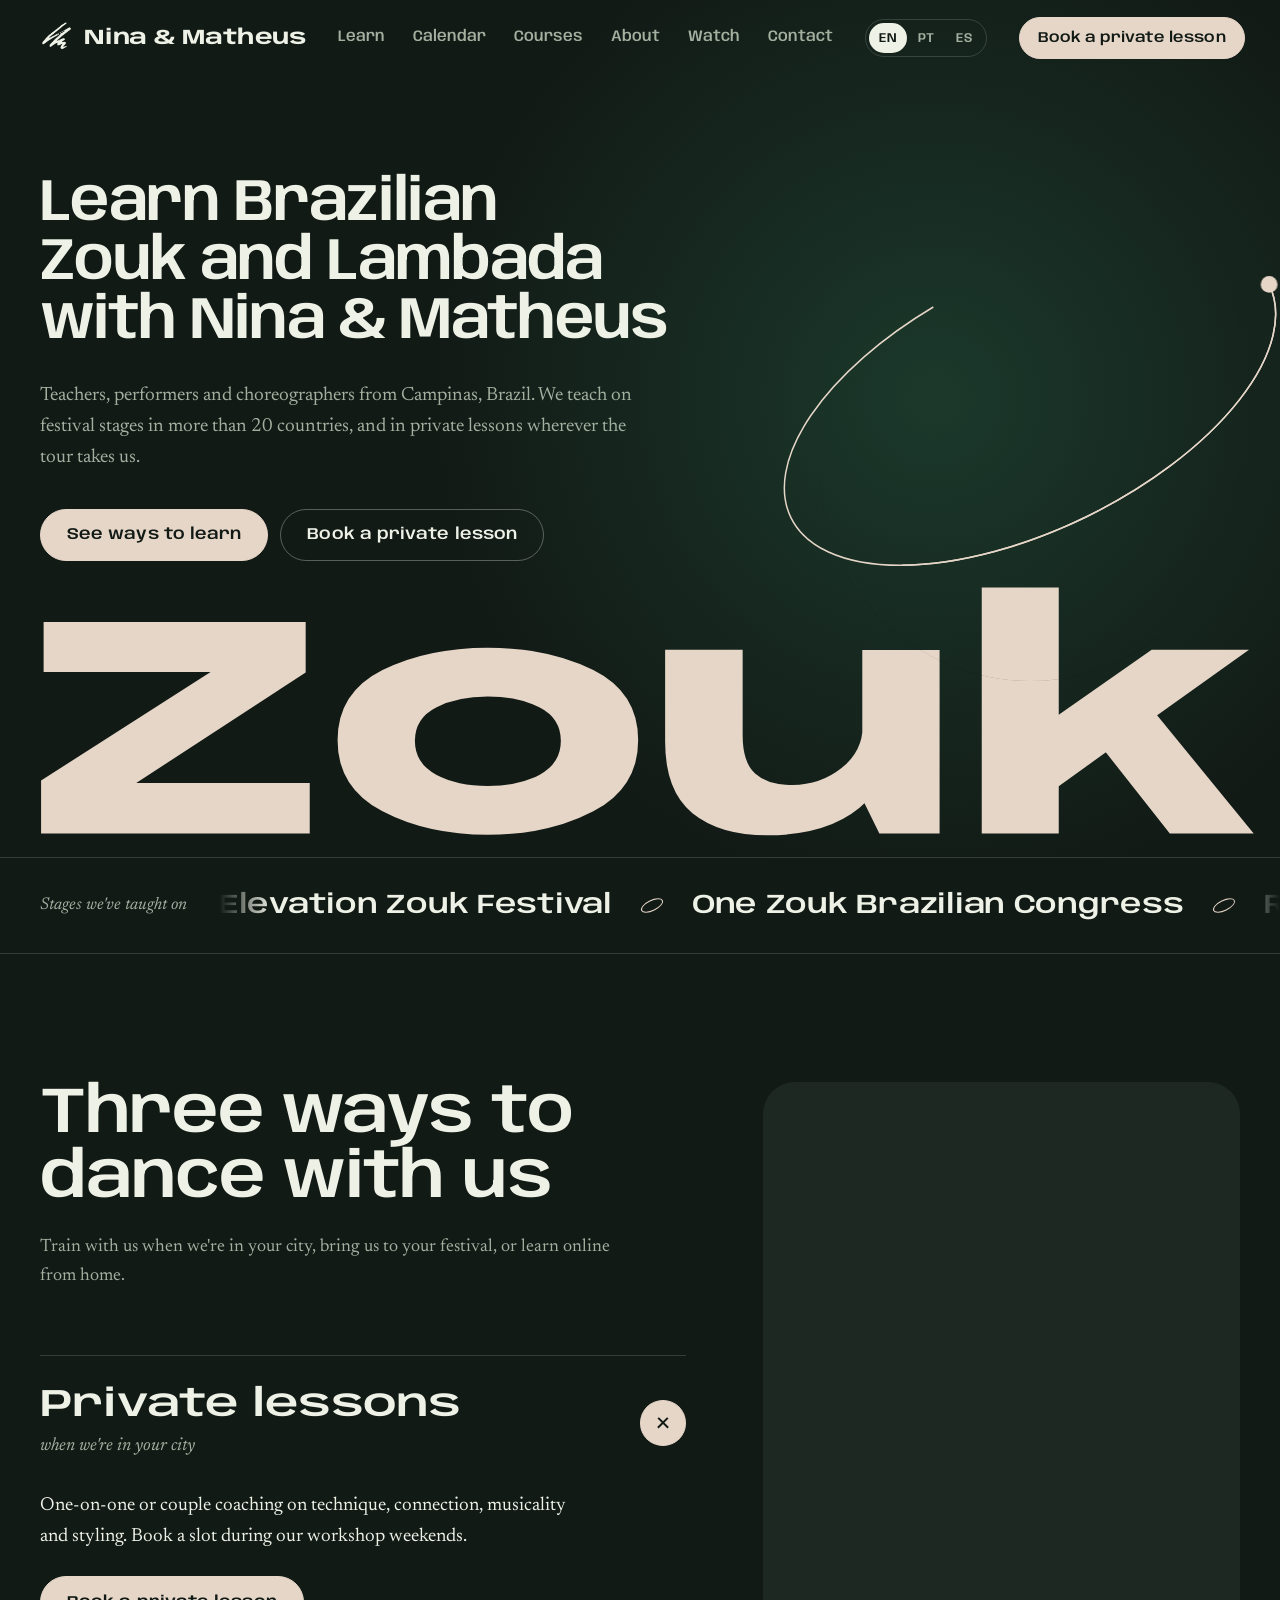
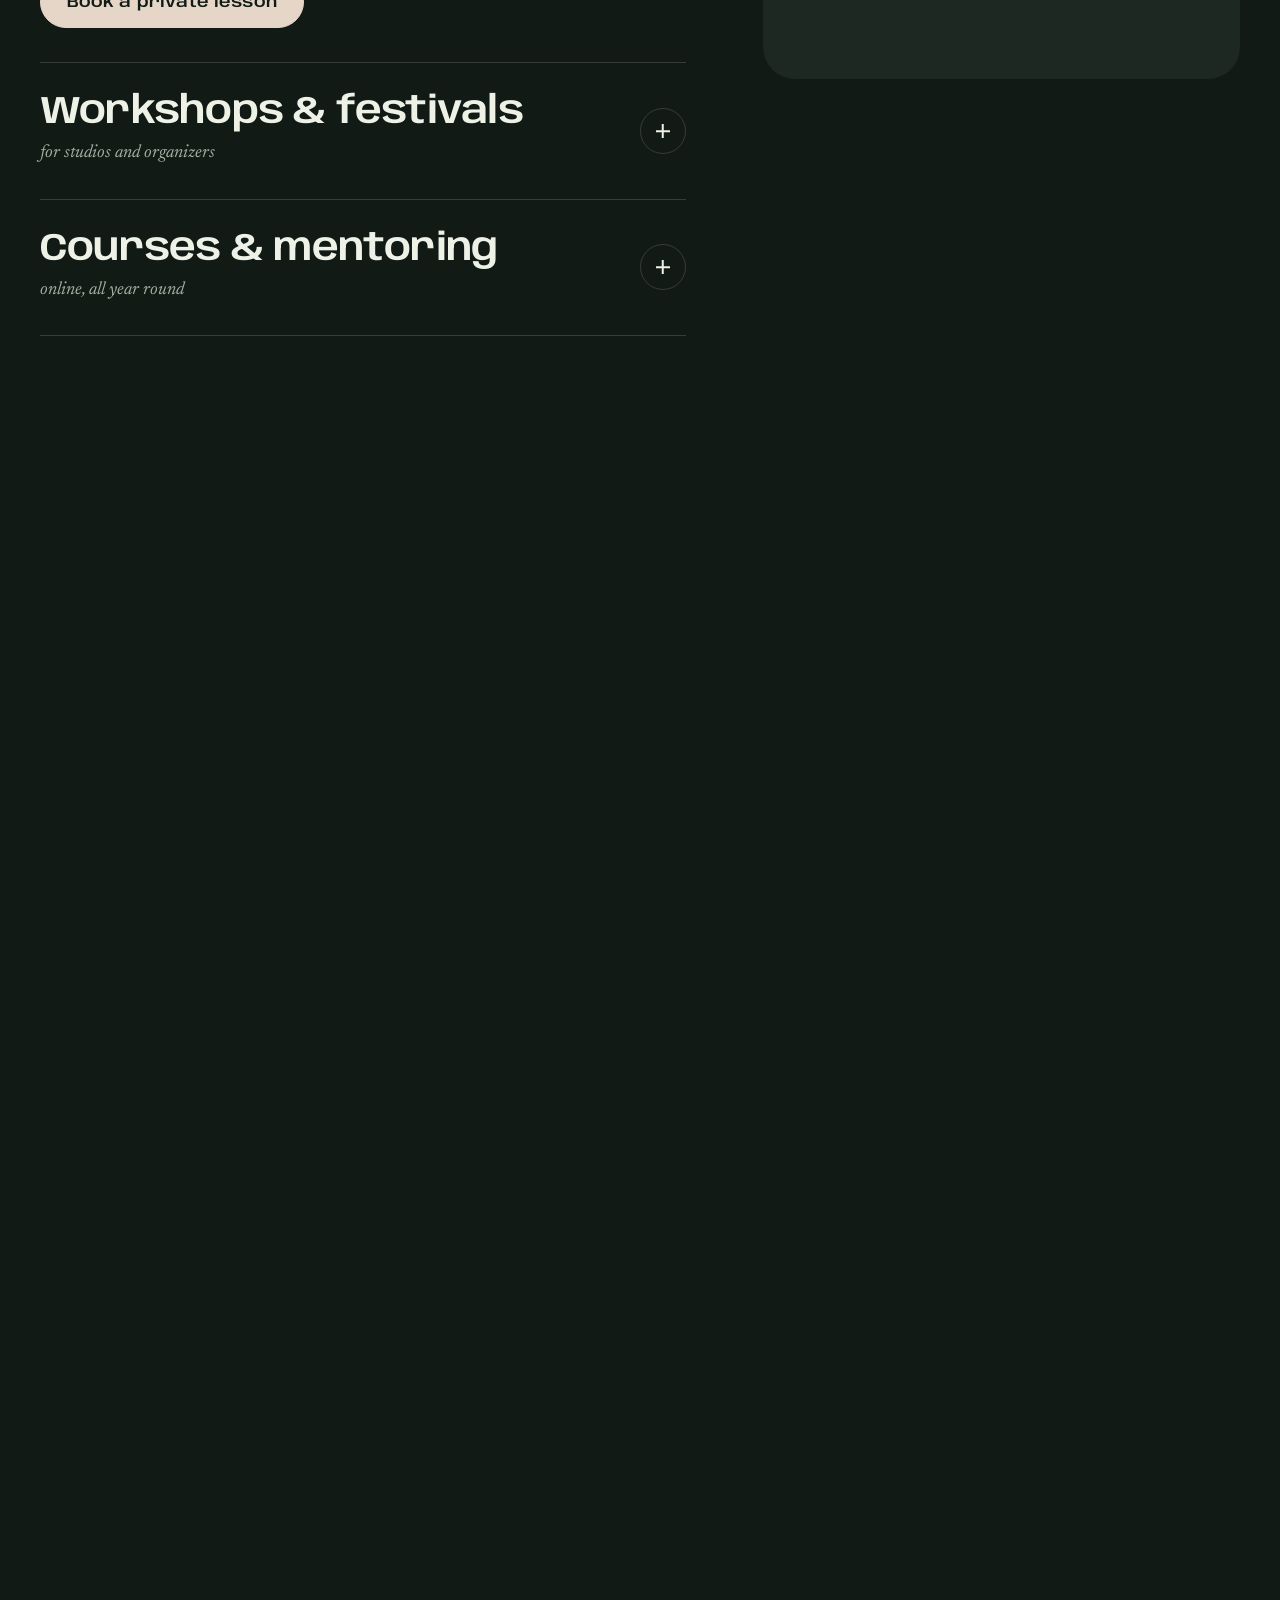
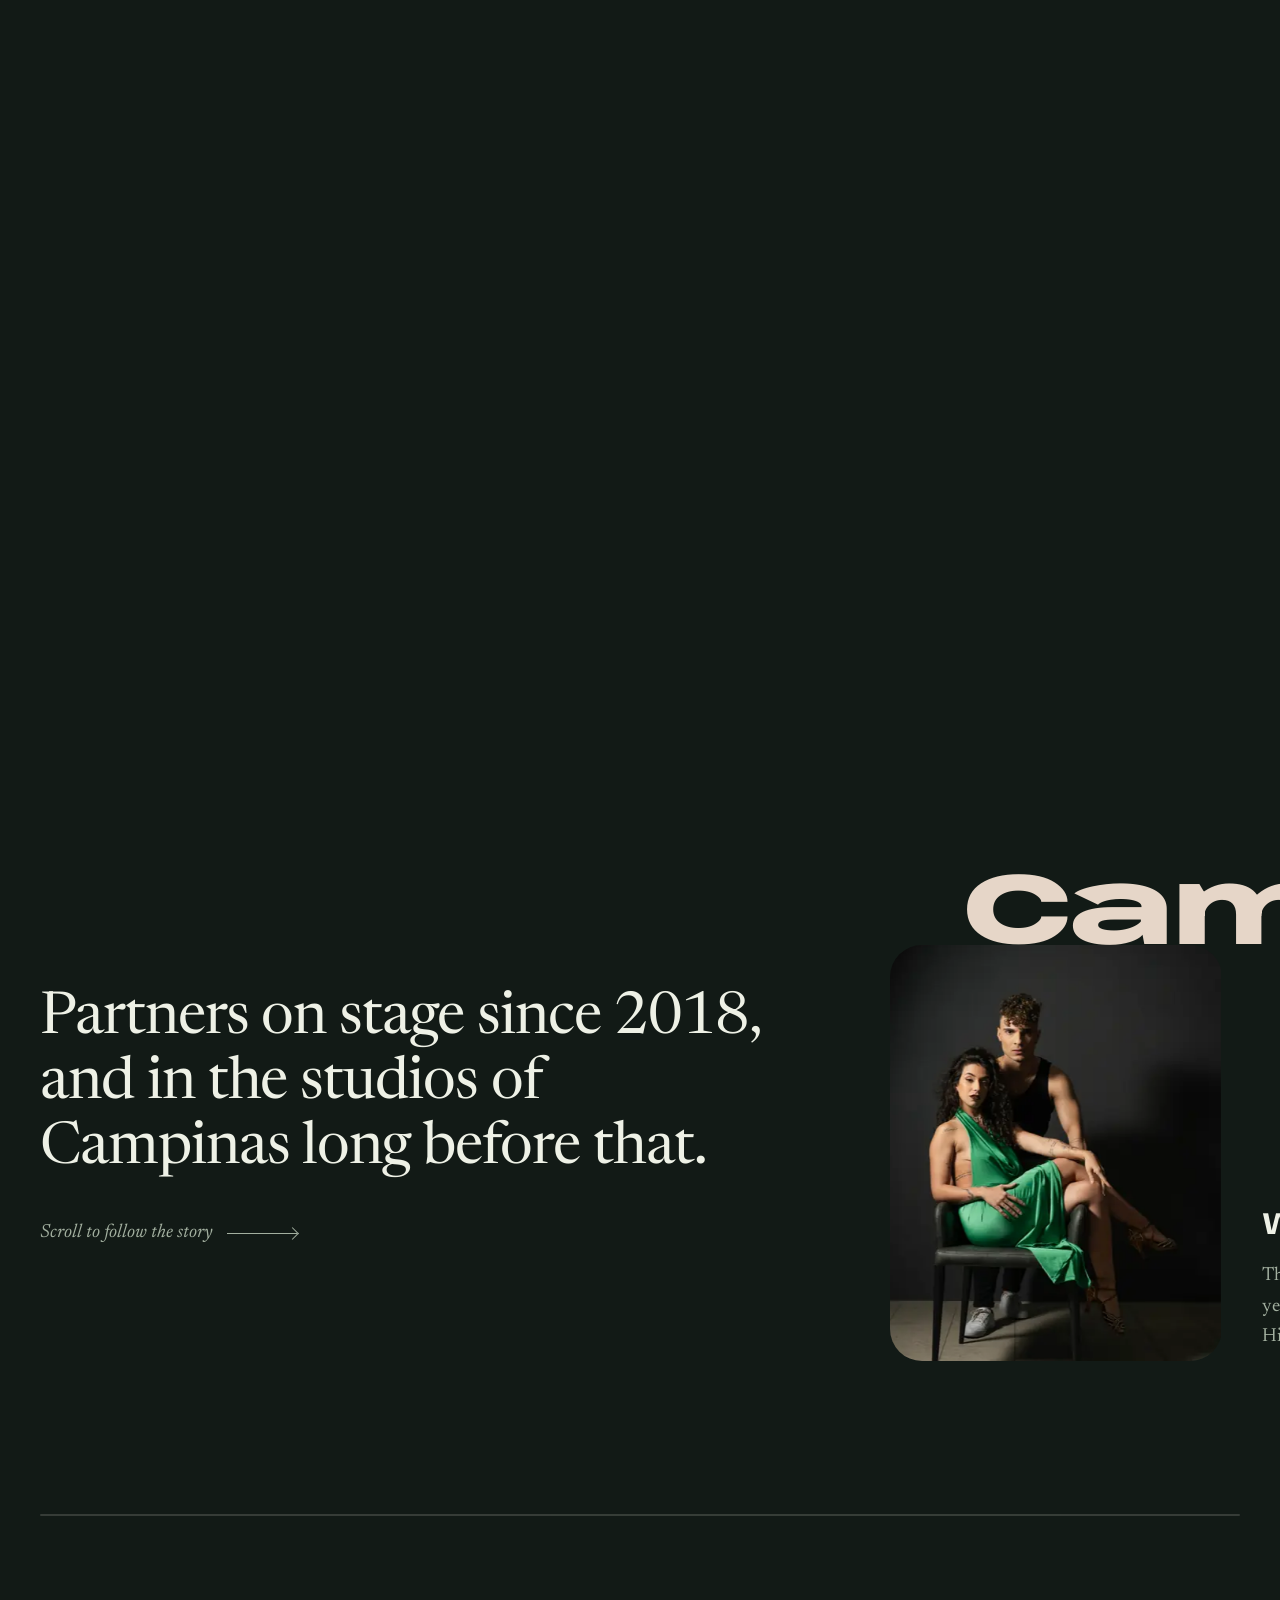
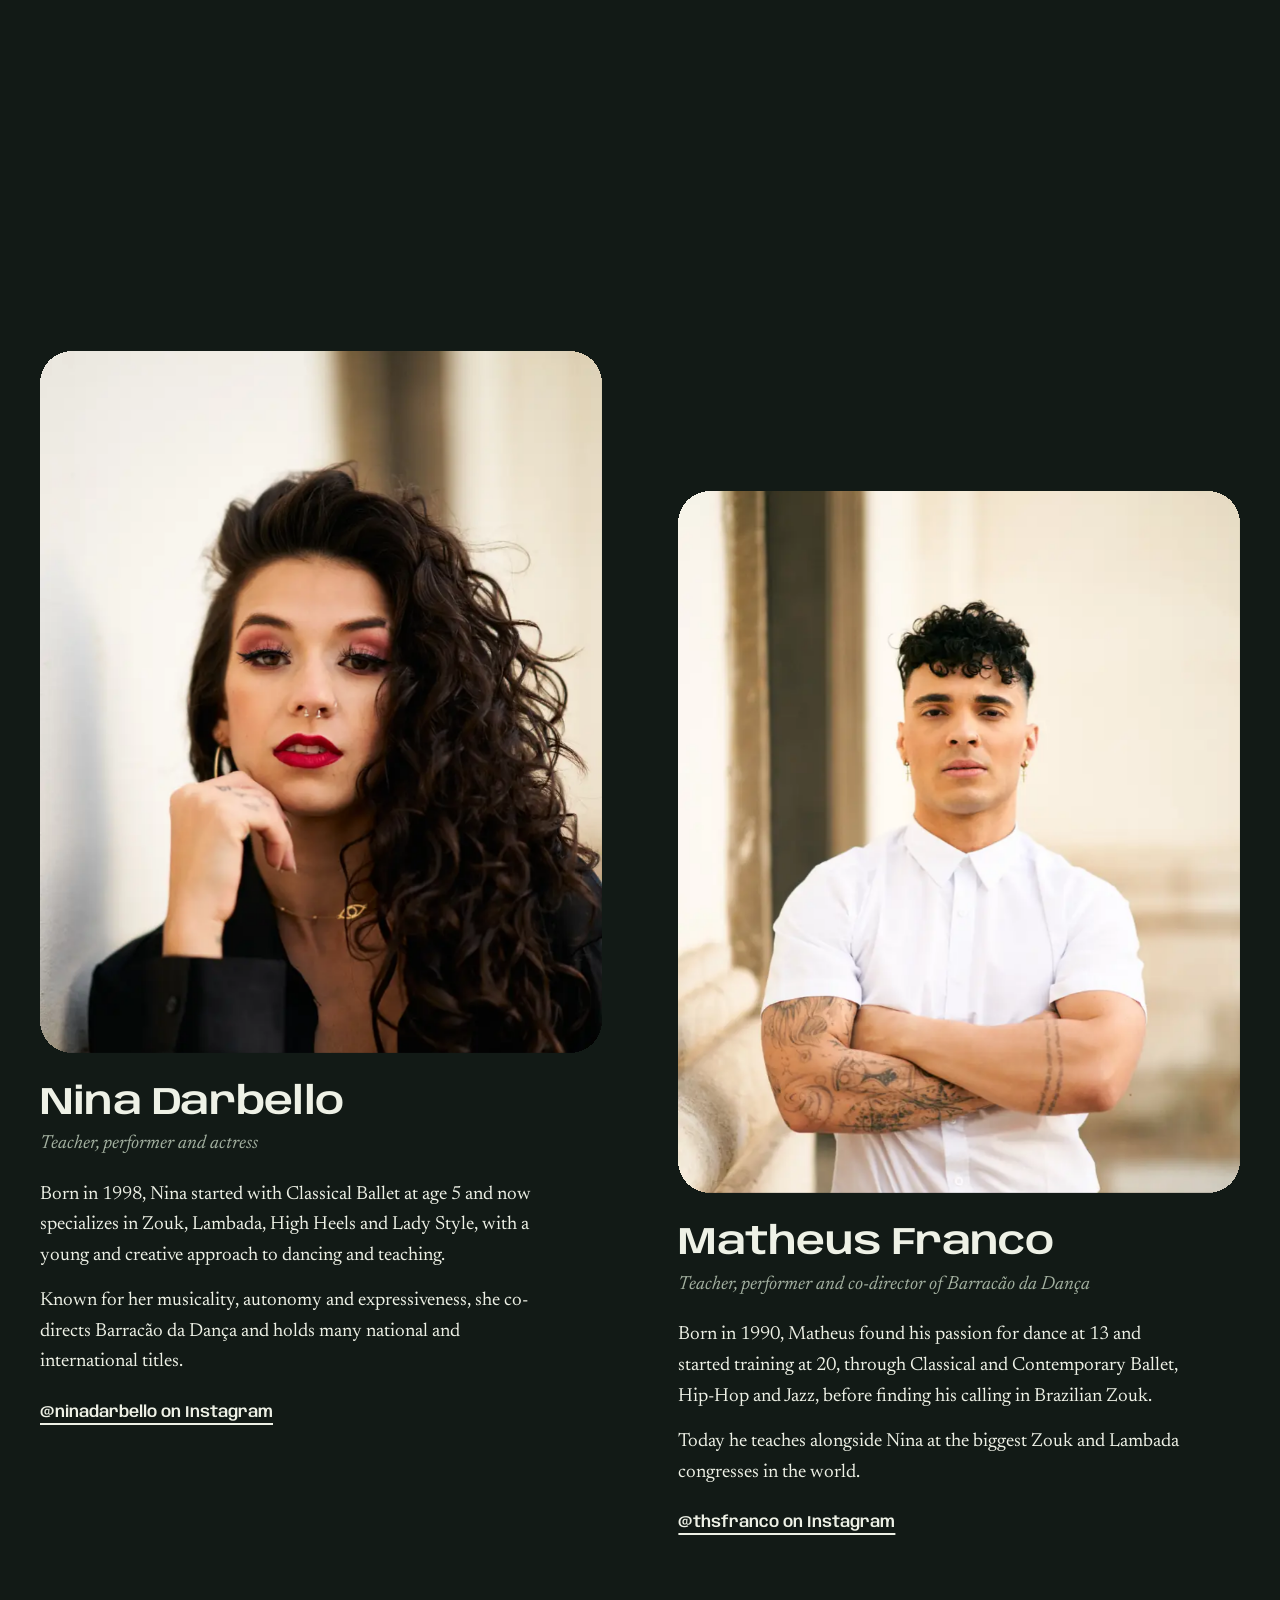
==== commit 8c578ade: "Agenda logo depois das 3 formas, Next stop em destaque e "Estamos aqui" - Tour Calendar sobe para lo" ====
--- a/index.html
+++ b/index.html
@@ -21,7 +21,7 @@
   <link rel="preload" as="font" type="font/woff2" href="fonts/anybody-normal-latin.woff2" crossorigin>
   <link rel="preload" as="font" type="font/woff2" href="fonts/newsreader-normal-latin.woff2" crossorigin>
   <link rel="preload" as="image" href="img/hero-duo-800.webp" imagesrcset="img/hero-duo-480.webp 480w, img/hero-duo-800.webp 800w, img/hero-duo-1280.webp 1280w" imagesizes="(max-width: 960px) 76vw, 420px" fetchpriority="high">
-  <link rel="stylesheet" href="styles.css?v=20261127-11">
+  <link rel="stylesheet" href="styles.css?v=20261128-1">
   <script>
     (function () {
       var d = document.documentElement, done = function () { d.classList.add("is-ready"); };
@@ -44,9 +44,9 @@
       <a class="brand" href="#top"><span class="brand-mark" aria-hidden="true"></span>Nina &amp; Matheus</a>
       <nav class="nav" aria-label="Main">
         <a href="#learn" data-i18n="nav.learn">Learn</a>
+        <a href="#calendar" data-i18n="nav.calendar">Calendar</a>
         <a href="#courses" data-i18n="nav.courses">Courses</a>
         <a href="#about" data-i18n="nav.about">About</a>
-        <a href="#calendar" data-i18n="nav.calendar">Calendar</a>
         <a href="#watch" data-i18n="nav.watch">Watch</a>
         <a href="#contact" data-i18n="nav.contact">Contact</a>
       </nav>
@@ -66,9 +66,9 @@
   <div class="menu" id="menu" aria-hidden="true" inert>
     <nav class="menu-links" aria-label="Mobile">
       <a href="#learn" style="--i:0" data-i18n="nav.learn">Learn</a>
-      <a href="#courses" style="--i:1" data-i18n="nav.courses">Courses</a>
-      <a href="#about" style="--i:2" data-i18n="nav.about">About</a>
-      <a href="#calendar" style="--i:3" data-i18n="nav.calendar">Calendar</a>
+      <a href="#calendar" style="--i:1" data-i18n="nav.calendar">Calendar</a>
+      <a href="#courses" style="--i:2" data-i18n="nav.courses">Courses</a>
+      <a href="#about" style="--i:3" data-i18n="nav.about">About</a>
       <a href="#watch" style="--i:4" data-i18n="nav.watch">Watch</a>
       <a href="#contact" style="--i:5" data-i18n="nav.contact">Contact</a>
     </nav>
@@ -188,6 +188,58 @@
           <img class="is-active" src="img/duo-jacket-800.webp" srcset="img/duo-jacket-480.webp 480w, img/duo-jacket-800.webp 800w, img/duo-jacket-1280.webp 1280w" sizes="(max-width: 960px) 100vw, 40vw" alt="" loading="lazy" decoding="async">
           <img src="img/workshop-steps-800.webp" srcset="img/workshop-steps-480.webp 480w, img/workshop-steps-800.webp 800w, img/workshop-steps-1280.webp 1280w" sizes="(max-width: 960px) 100vw, 40vw" alt="" loading="lazy" decoding="async">
           <img src="img/nina-green-800.webp" srcset="img/nina-green-480.webp 480w, img/nina-green-800.webp 800w, img/nina-green-1280.webp 1280w" sizes="(max-width: 960px) 100vw, 40vw" alt="" loading="lazy" decoding="async">
+        </div>
+      </div>
+    </section>
+
+    <!-- CALENDAR -->
+    <section class="section calendar" id="calendar" data-tone="sand">
+      <div class="wrap">
+        <header class="cal-head">
+          <div class="cal-head-text">
+            <div class="section-head">
+              <h2 data-i18n="cal.title">Tour calendar</h2>
+              <p data-i18n="cal.lead">Almost every weekend we're teaching at a festival or a studio somewhere in the world. Open weekends can be booked for your event.</p>
+            </div>
+            <a class="btn" data-wa="wa.invite" data-i18n="cta.invite">Invite us to your event</a>
+          </div>
+          <figure class="cal-photo unveil">
+            <img src="img/dj-red-800.webp" srcset="img/dj-red-480.webp 480w, img/dj-red-800.webp 800w, img/dj-red-1280.webp 1280w" sizes="(max-width: 800px) 40vw, 240px" alt="Matheus with headphones" loading="lazy" decoding="async" width="4000" height="6000">
+          </figure>
+        </header>
+
+        <div class="next-stop" id="next-stop" hidden></div>
+
+        <div class="cal-controls">
+          <div class="cal-index" id="cal-index" role="group" aria-label="Months"></div>
+          <div class="cal-arrows">
+            <button class="cal-arrow" type="button" data-dir="-1" aria-label="Previous month" data-i18n-attr="aria-label:cal.prev"><svg class="icon"><use href="#i-prev"/></svg></button>
+            <button class="cal-arrow" type="button" data-dir="1" aria-label="Next month" data-i18n-attr="aria-label:cal.next"><svg class="icon"><use href="#i-next"/></svg></button>
+          </div>
+        </div>
+      </div>
+      <div class="months" id="months" tabindex="0" role="region" aria-label="Tour calendar" data-i18n-attr="aria-label:cal.title"></div>
+
+      <div class="wrap">
+        <div class="tour-map" id="tour-map">
+          <div class="tour-map-info">
+            <h3 class="tour-map-title" data-i18n="map.title">Where we've danced</h3>
+            <p class="tour-map-count"><strong>20+</strong> <span data-i18n="map.countries">countries and counting</span></p>
+            <ul class="tour-map-legend">
+              <li class="lg-live-item" hidden><i class="lg lg-live"></i><span data-i18n="map.live">We're here</span></li>
+              <li><i class="lg lg-next"></i><span data-i18n="map.next">Next events</span></li>
+              <li><i class="lg lg-past"></i><span data-i18n="map.past">Stages we've taught on</span></li>
+              <li><i class="lg lg-home"></i><span data-i18n="map.home">Home: Campinas</span></li>
+            </ul>
+            <p class="tour-map-tip" data-i18n="map.tip">Tap a pin to see the events.</p>
+          </div>
+          <div class="tour-map-stage">
+            <div class="tour-map-canvas">
+              <div class="tour-map-dots" aria-hidden="true"></div>
+              <svg class="tour-map-svg" id="tour-map-svg" viewBox="0 0 1000 372" role="group" aria-label="Tour map" data-i18n-attr="aria-label:map.label"></svg>
+            </div>
+            <div class="tour-map-card" id="tour-map-card" role="dialog" hidden></div>
+          </div>
         </div>
       </div>
     </section>
@@ -331,51 +383,6 @@
       </div>
     </section>
 
-    <!-- CALENDAR -->
-    <section class="section calendar" id="calendar" data-tone="pistachio">
-      <div class="wrap">
-        <header class="cal-head">
-          <div class="cal-head-text">
-            <div class="section-head">
-              <h2 data-i18n="cal.title">Tour calendar</h2>
-              <p data-i18n="cal.lead">Almost every weekend we're teaching at a festival or a studio somewhere in the world. Open weekends can be booked for your event.</p>
-            </div>
-            <a class="btn" data-wa="wa.invite" data-i18n="cta.invite">Invite us to your event</a>
-          </div>
-          <figure class="cal-photo unveil">
-            <img src="img/dj-red-800.webp" srcset="img/dj-red-480.webp 480w, img/dj-red-800.webp 800w, img/dj-red-1280.webp 1280w" sizes="(max-width: 800px) 40vw, 240px" alt="Matheus with headphones" loading="lazy" decoding="async" width="4000" height="6000">
-          </figure>
-        </header>
-
-        <p class="next-stop" id="next-stop" hidden></p>
-
-        <div class="tour-map" id="tour-map">
-          <div class="tour-map-canvas">
-            <div class="tour-map-dots" aria-hidden="true"></div>
-            <svg class="tour-map-svg" id="tour-map-svg" viewBox="0 0 1000 372" role="group" aria-label="Tour map" data-i18n-attr="aria-label:map.label"></svg>
-          </div>
-          <div class="tour-map-card" id="tour-map-card" role="dialog" hidden></div>
-          <div class="tour-map-foot">
-            <ul class="tour-map-legend">
-              <li><i class="lg lg-next"></i><span data-i18n="map.next">Next events</span></li>
-              <li><i class="lg lg-past"></i><span data-i18n="map.past">Stages we've taught on</span></li>
-              <li><i class="lg lg-home"></i><span data-i18n="map.home">Home: Campinas</span></li>
-            </ul>
-            <p class="tour-map-count"><strong>20+</strong> <span data-i18n="map.countries">countries and counting</span></p>
-          </div>
-        </div>
-
-        <div class="cal-controls">
-          <div class="cal-index" id="cal-index" role="group" aria-label="Months"></div>
-          <div class="cal-arrows">
-            <button class="cal-arrow" type="button" data-dir="-1" aria-label="Previous month" data-i18n-attr="aria-label:cal.prev"><svg class="icon"><use href="#i-prev"/></svg></button>
-            <button class="cal-arrow" type="button" data-dir="1" aria-label="Next month" data-i18n-attr="aria-label:cal.next"><svg class="icon"><use href="#i-next"/></svg></button>
-          </div>
-        </div>
-      </div>
-      <div class="months" id="months" tabindex="0" role="region" aria-label="Tour calendar" data-i18n-attr="aria-label:cal.title"></div>
-    </section>
-
     <!-- WATCH -->
     <section class="section watch" id="watch" data-tone="night">
       <div class="wrap">
@@ -424,9 +431,9 @@
       <div class="footer-cols">
         <nav aria-label="Footer">
           <a href="#learn" data-i18n="nav.learn">Learn</a>
+          <a href="#calendar" data-i18n="nav.calendar">Calendar</a>
           <a href="#courses" data-i18n="nav.courses">Courses</a>
           <a href="#about" data-i18n="nav.about">About</a>
-          <a href="#calendar" data-i18n="nav.calendar">Calendar</a>
           <a href="#watch" data-i18n="nav.watch">Watch</a>
           <a href="#contact" data-i18n="nav.contact">Contact</a>
         </nav>
@@ -442,8 +449,8 @@
     </div>
   </footer>
 
-  <script src="data.js?v=20261127-11"></script>
-  <script src="i18n.js?v=20261127-11"></script>
-  <script src="main.js?v=20261127-11"></script>
+  <script src="data.js?v=20261128-1"></script>
+  <script src="i18n.js?v=20261128-1"></script>
+  <script src="main.js?v=20261128-1"></script>
 </body>
 </html>
--- a/styles.css
+++ b/styles.css
@@ -73,6 +73,7 @@
   --wrap: 1320px;
   --header-h: 76px;
   --radius-photo: 32px;
+  --live: #e5484d; --live-soft: #ff8f8f;
 }
 
 /* Tons -------------------------------------------------- */
@@ -431,12 +432,38 @@
 .contact-main .contact-details { grid-template-columns: repeat(auto-fit, minmax(250px, 1fr)); }
 .contact-photo { aspect-ratio: 4 / 5; max-height: 640px; overflow: hidden; border-radius: var(--radius-photo); }
 .contact-photo img { width: 100%; height: 100%; object-fit: cover; object-position: 50% 40%; }
-.next-stop { display: flex; flex-wrap: wrap; align-items: baseline; gap: 8px 18px; margin-bottom: 28px; padding: 18px 0; border-block: 1px solid var(--line); }
-.next-label { font-style: italic; color: var(--muted); }
-.next-event { display: flex; flex-wrap: wrap; align-items: baseline; gap: 4px 16px; padding: 0; border: 0; background: none; color: inherit; text-align: left; cursor: pointer; }
-.next-event strong { font-family: var(--font-display); font-weight: 650; font-stretch: 118%; font-size: clamp(20px, 2vw, 26px); transition: font-stretch .6s var(--ease); }
-.next-event:hover strong { font-stretch: 140%; }
-.next-event span { color: var(--muted); }
+/* Próxima parada: cartão em destaque logo abaixo do título da agenda */
+.next-stop {
+  position: relative; isolation: isolate; overflow: hidden;
+  display: grid; grid-template-columns: minmax(0, 1fr) auto; align-items: end; gap: 24px 48px;
+  margin-bottom: clamp(36px, 4vw, 56px); padding: clamp(24px, 3.2vw, 44px);
+  border-radius: var(--radius-photo); background: var(--btn-bg); color: var(--btn-fg);
+}
+.next-stop::before {
+  content: ""; position: absolute; z-index: -1; right: -12%; top: -60%; width: 60%; aspect-ratio: 1;
+  border-radius: 50%; background: radial-gradient(closest-side, color-mix(in srgb, var(--accent) 38%, transparent), transparent);
+  animation: next-glow 9s var(--ease) infinite alternate;
+}
+.next-stop.is-live::before { background: radial-gradient(closest-side, color-mix(in srgb, var(--live) 34%, transparent), transparent); }
+@keyframes next-glow { to { transform: translate3d(-18%, 22%, 0) scale(1.15); } }
+.next-label { display: inline-flex; align-items: center; gap: 10px; margin-bottom: 12px; font-family: var(--font-display); font-weight: 600; font-size: 13px; letter-spacing: .14em; text-transform: uppercase; opacity: .8; }
+.next-stop.is-live .next-label { opacity: 1; color: var(--live-soft); }
+.next-name { font-family: var(--font-display); font-weight: 720; font-stretch: 125%; letter-spacing: -.03em; font-size: clamp(32px, 4.6vw, 64px); line-height: .98; }
+.next-meta { display: flex; flex-wrap: wrap; align-items: center; gap: 8px 20px; margin-top: 16px; font-size: clamp(16px, 1.4vw, 19px); }
+.next-when { padding: 3px 12px; border-radius: 999px; background: color-mix(in srgb, currentColor 14%, transparent); font-family: var(--font-display); font-weight: 600; font-size: 14px; }
+.next-stop.is-live .next-when { background: var(--live); color: #fff; }
+.next-then { margin-top: 20px; padding-top: 16px; border-top: 1px solid color-mix(in srgb, currentColor 18%, transparent); font-size: 15px; opacity: .78; }
+.next-then span { font-style: italic; }
+.next-then strong { font-family: var(--font-display); font-weight: 600; }
+.next-actions { display: flex; flex-direction: column; gap: 10px; }
+.next-actions .btn { background: var(--btn-fg); color: var(--btn-bg); border-color: transparent; white-space: nowrap; }
+.next-actions .btn-ghost { background: transparent; color: var(--btn-fg); border-color: color-mix(in srgb, var(--btn-fg) 35%, transparent); }
+.next-actions .btn-ghost:hover { border-color: var(--btn-fg); background: color-mix(in srgb, var(--btn-fg) 8%, transparent); }
+
+/* Ponto vermelho "estamos aqui" (só transform/opacity) */
+.live-dot { position: relative; flex: none; width: 10px; height: 10px; border-radius: 50%; background: var(--live); }
+.live-dot::after { content: ""; position: absolute; inset: 0; border-radius: 50%; background: var(--live); animation: live-pulse 1.6s var(--ease) infinite; }
+@keyframes live-pulse { from { transform: scale(1); opacity: .7; } to { transform: scale(3); opacity: 0; } }
 .cal-controls { display: flex; align-items: center; justify-content: space-between; gap: 16px; margin-bottom: 20px; }
 .cal-index { display: flex; gap: 6px; min-width: 0; overflow-x: auto; padding: 4px 2px; scrollbar-width: none; }
 .cal-index::-webkit-scrollbar { display: none; }
@@ -737,10 +764,18 @@
 /* =========================================================
    MAPA DA TURNÊ
    ========================================================= */
-.tour-map { position: relative; margin: 8px 0 40px; }
+.tour-map {
+  position: relative; display: grid; grid-template-columns: minmax(220px, 300px) minmax(0, 760px);
+  justify-content: space-between; align-items: center; gap: 28px 56px;
+  margin-top: clamp(56px, 7vw, 104px); padding-top: clamp(40px, 5vw, 64px); border-top: 1px solid var(--line);
+}
+.tour-map-title { font-size: clamp(26px, 2.6vw, 36px); font-stretch: 115%; line-height: 1.05; margin-bottom: 12px; }
+.tour-map-info .tour-map-count { margin-bottom: 24px; }
+.tour-map-info .tour-map-legend { flex-direction: column; gap: 10px; }
+.tour-map-tip { margin-top: 20px; font-size: 14px; font-style: italic; color: var(--muted); }
 .tour-map-canvas {
   position: relative; aspect-ratio: 1000 / 372;
-  border-radius: 28px; background: var(--surface); box-shadow: inset 0 0 0 1px var(--line);
+  border-radius: 22px; background: var(--surface); box-shadow: inset 0 0 0 1px var(--line);
 }
 .tour-map-dots {
   position: absolute; inset: 0; border-radius: inherit;
@@ -758,6 +793,9 @@
 .pin-past { fill: var(--surface); stroke: color-mix(in srgb, var(--fg) 55%, transparent); stroke-width: 1.5; }
 .pin-next { fill: var(--accent); }
 .pin-home { fill: var(--fg); }
+.pin-live { fill: var(--live); }
+.pin-ring--live { stroke: var(--live); stroke-width: 2; animation-duration: 1.6s; }
+.pin-label.pin-label--live { fill: var(--live); font-weight: 750; }
 .pin-ring { fill: none; stroke: var(--accent); stroke-width: 1.5; transform-box: fill-box; transform-origin: center; animation: ring 2.4s var(--ease) infinite; }
 @keyframes ring { 0% { transform: scale(.6); opacity: .9; } 100% { transform: scale(2.6); opacity: 0; } }
 .pin .pin-dot { transform-box: fill-box; transform-origin: center; transform: scale(0); transition: transform .6s var(--ease); transition-delay: var(--d, 0s); }
@@ -781,13 +819,14 @@
 .tour-map-card .wk-actions { margin-top: 12px; }
 .tour-map-card ul { margin: 6px 0 0; padding-left: 18px; font-size: 15px; }
 .tour-map-close { position: absolute; top: 8px; right: 10px; width: 28px; height: 28px; border: 0; border-radius: 50%; background: transparent; color: inherit; font-size: 18px; line-height: 1; cursor: pointer; }
-.tour-map-foot { display: flex; flex-wrap: wrap; align-items: center; justify-content: space-between; gap: 12px 24px; margin-top: 16px; }
 .tour-map-legend { display: flex; flex-wrap: wrap; gap: 8px 22px; margin: 0; padding: 0; list-style: none; font-size: 15px; color: var(--muted); }
 .tour-map-legend li { display: inline-flex; align-items: center; gap: 8px; }
 .lg { width: 11px; height: 11px; border-radius: 50%; display: inline-block; }
 .lg-next { background: var(--accent); }
 .lg-past { border: 1.5px solid var(--muted); }
 .lg-home { background: var(--fg); }
+.lg-live { background: var(--live); }
+.lg-live-item { color: var(--fg); font-weight: 600; }
 .tour-map-count { font-style: italic; color: var(--muted); }
 .tour-map-count strong { font-family: var(--font-display); font-style: normal; font-weight: 700; font-stretch: 130%; font-size: 30px; color: var(--fg); margin-right: 4px; }
 
@@ -876,12 +915,21 @@
   .chapter-mark { font-size: 12.4vw; font-stretch: 125%; }
   .chapter-photo { width: 100%; }
   .tour-map-canvas { border-radius: 18px; }
+  .tour-map { grid-template-columns: minmax(0, 1fr); }
+  .tour-map-info .tour-map-legend { flex-direction: row; flex-wrap: wrap; gap: 8px 18px; }
+  .tour-map-info .tour-map-count { margin-bottom: 16px; }
+  .tour-map-tip { margin-top: 12px; }
+  .next-stop { grid-template-columns: minmax(0, 1fr); }
+  .next-actions { flex-direction: row; flex-wrap: wrap; }
+  .next-actions .btn { flex: 1 1 auto; }
   .pin-label { display: none; }
+  .pin-label.pin-label--live { display: inline; }
   .tour-map-card, .tour-map-card.below { position: relative; left: auto !important; top: auto !important; transform: none; width: auto; margin-top: 12px; }
 }
 @media (prefers-reduced-motion: reduce) {
   .route-line { stroke-dashoffset: 0; transition: none; }
   .pin-ring { animation: none; }
+  .live-dot::after, .next-stop::before { animation: none; }
   .pin .pin-dot { transform: scale(1); }
 }
 
@@ -889,4 +937,5 @@
 .tour-map-card .wk-private { background: var(--accent); color: var(--bg); }
 .tour-map-card .wk-links { display: flex; flex-wrap: wrap; gap: 6px 14px; margin-top: 10px; font-size: 15px; }
 .tour-map-card .wk-links a { color: inherit; text-decoration: underline; text-underline-offset: 3px; }
-.tour-map-card .card-kicker { margin-bottom: 6px; font-size: 13px; letter-spacing: .08em; text-transform: uppercase; opacity: .7; }
+.tour-map-card .card-kicker { display: flex; align-items: center; gap: 8px; margin-bottom: 6px; font-size: 13px; letter-spacing: .08em; text-transform: uppercase; opacity: .7; }
+.tour-map-card .card-kicker--live { opacity: 1; color: var(--live-soft); }
